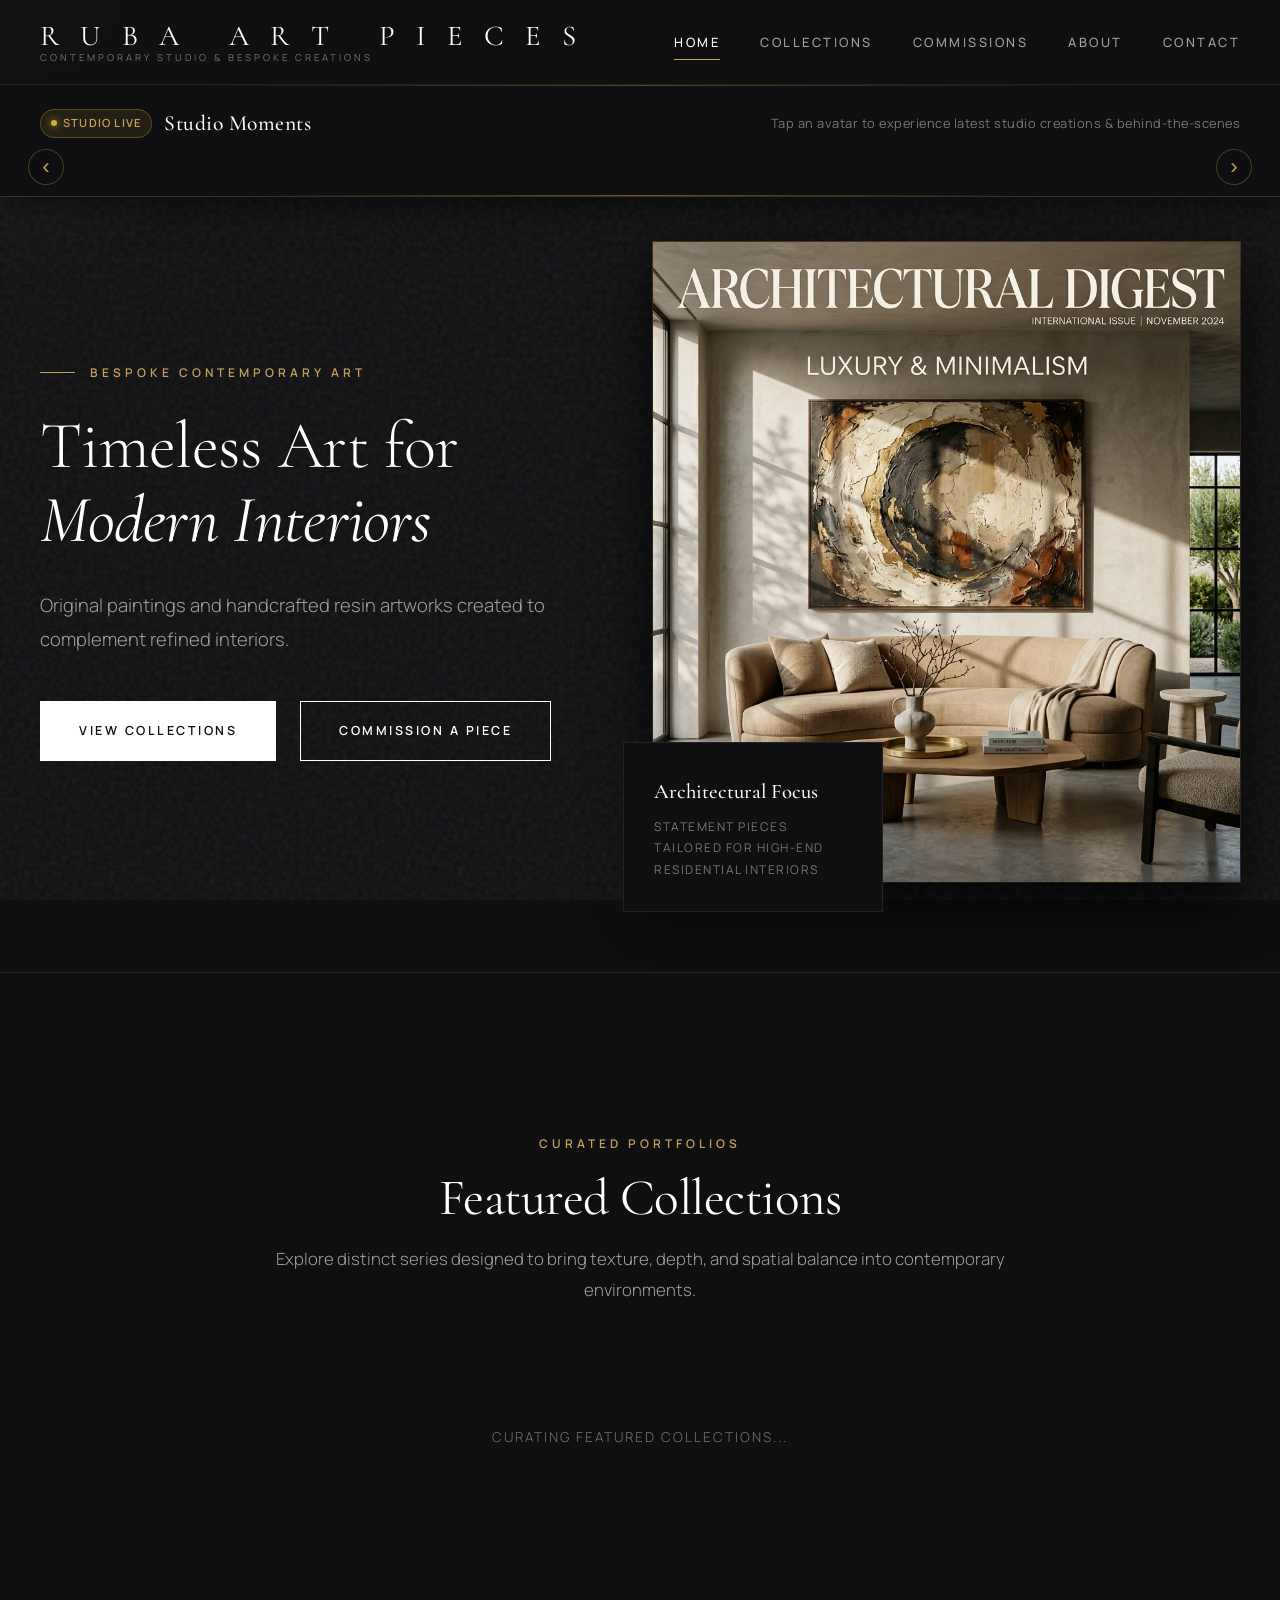
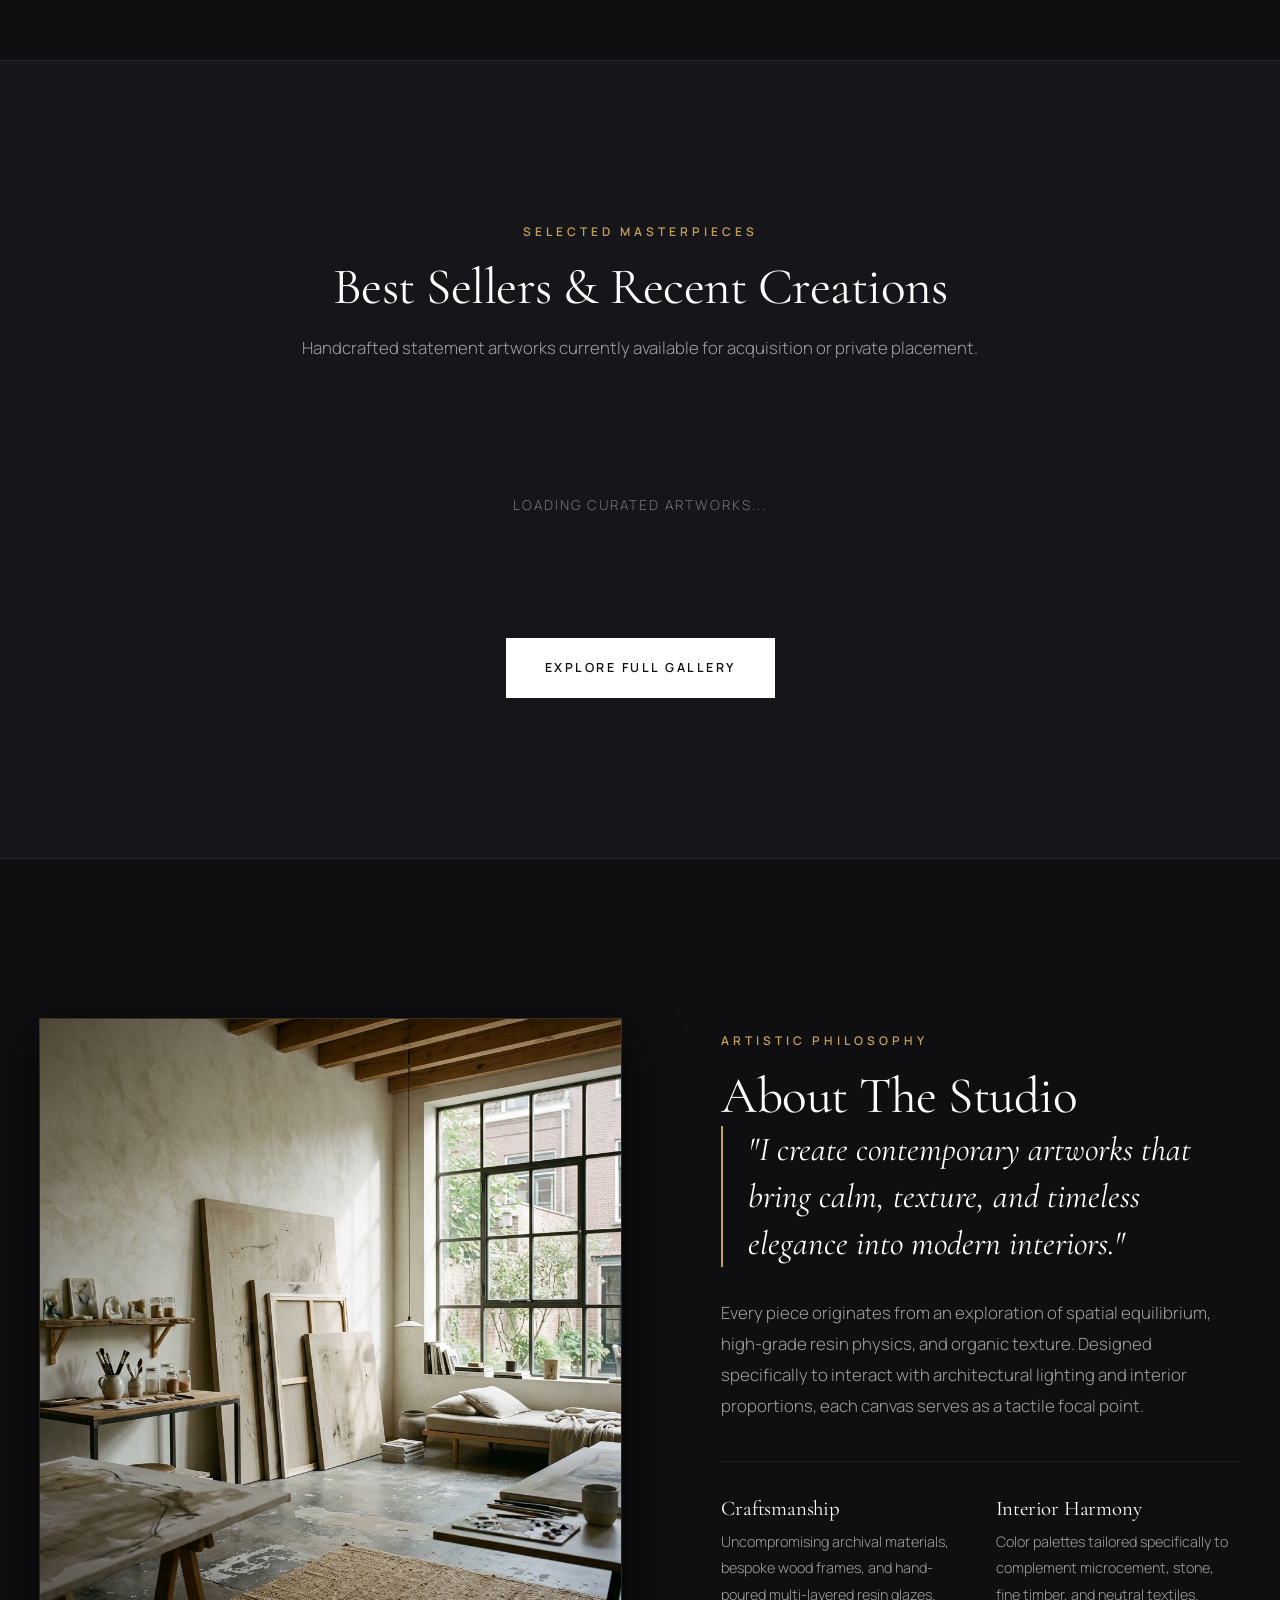
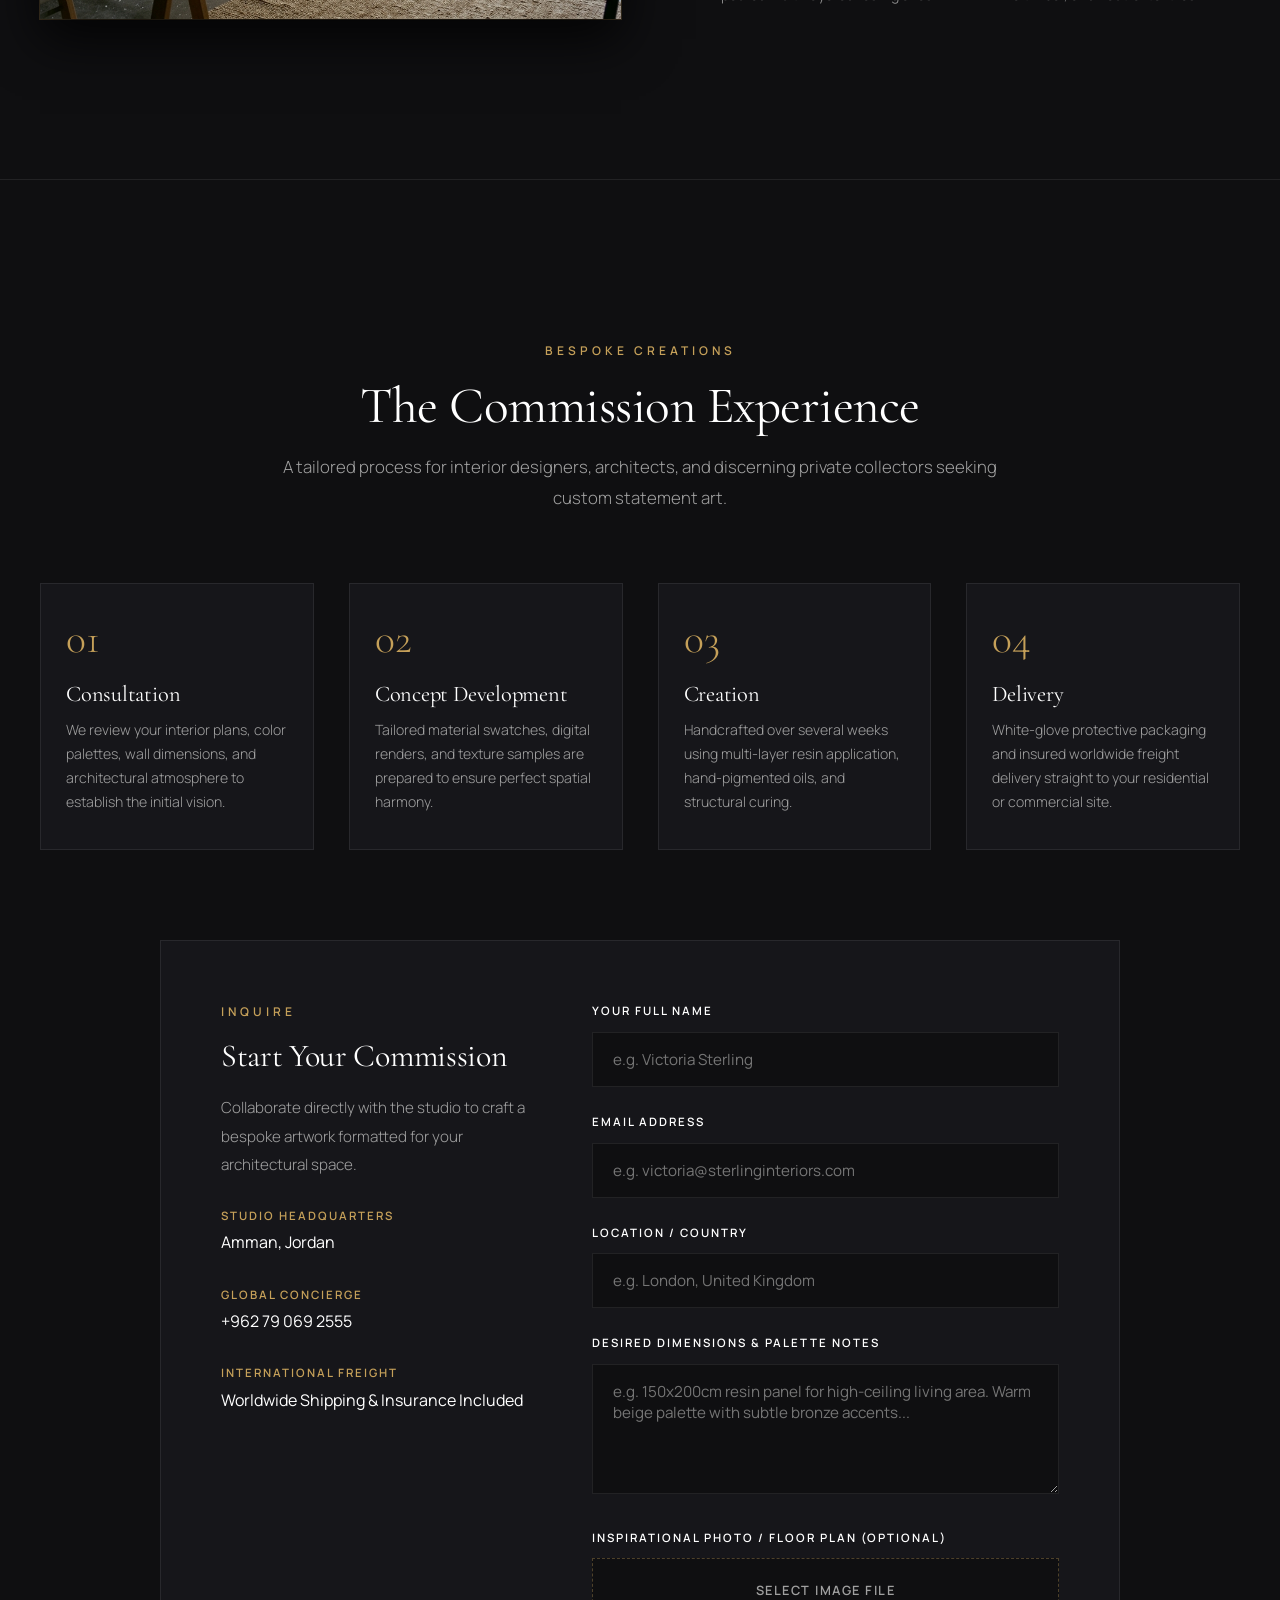
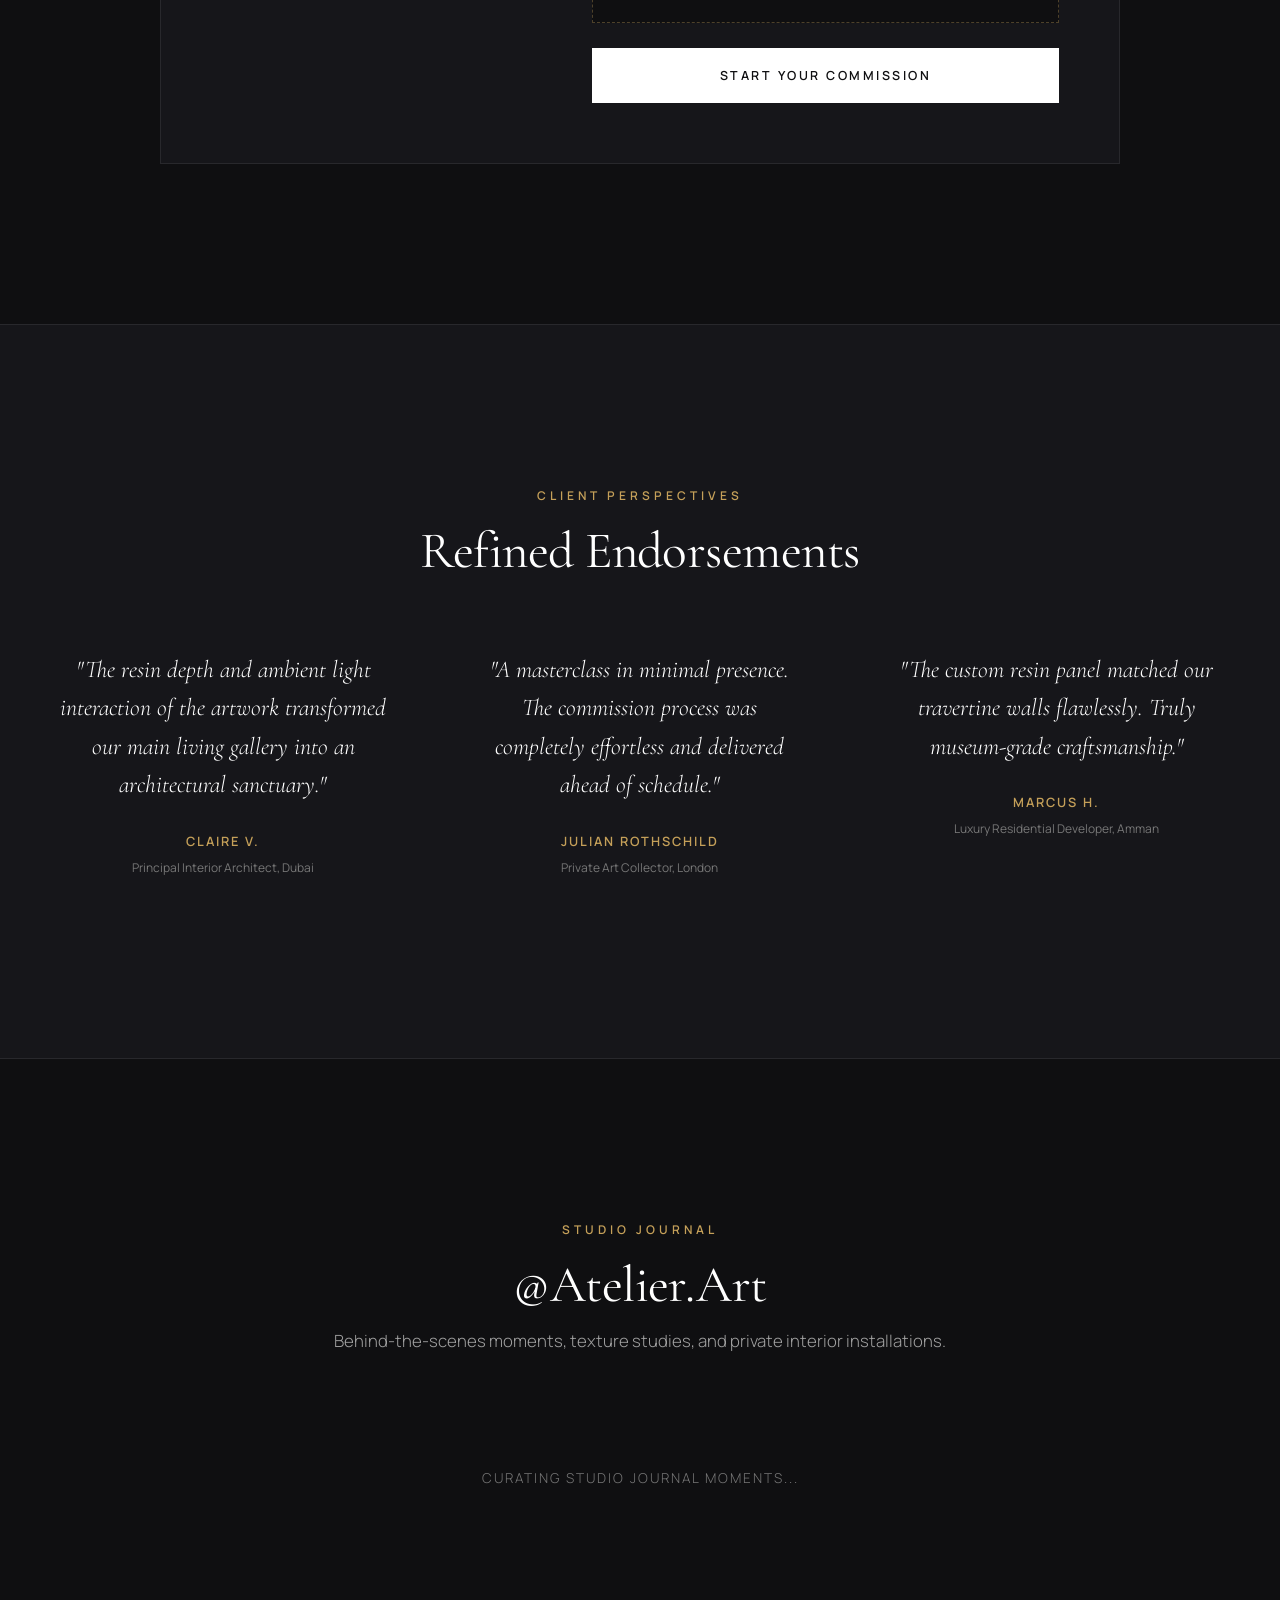
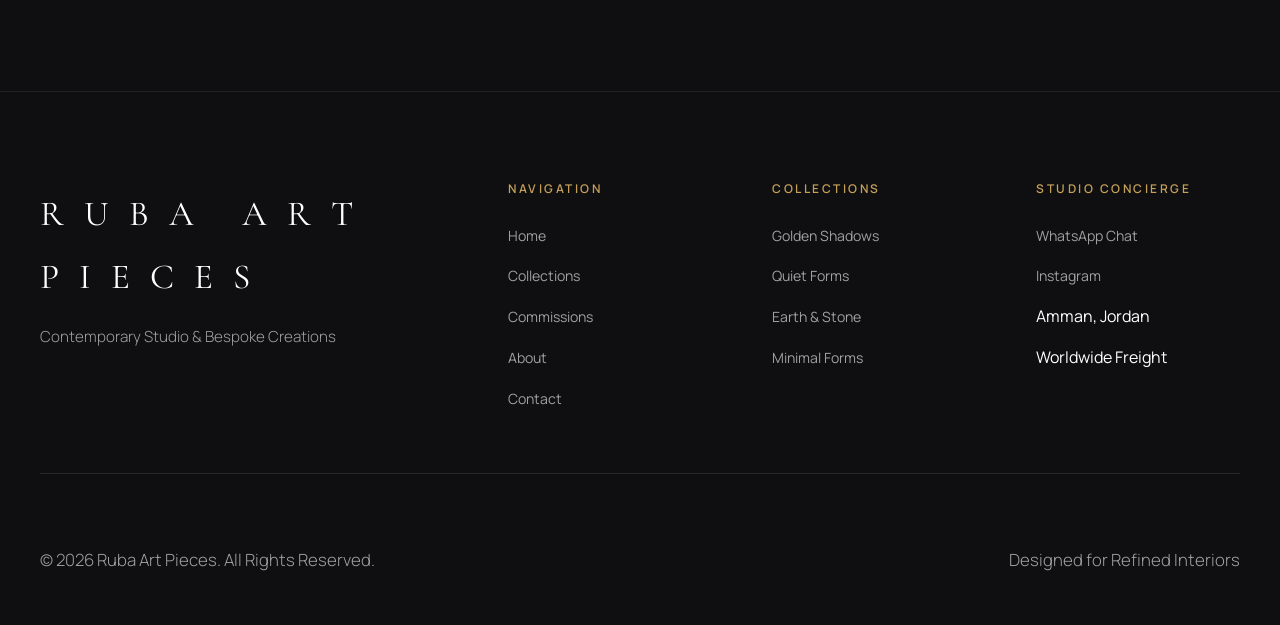
==== index.html @ 7fe6030a "Launch Ruba Art Pieces platform" ====
<!DOCTYPE html>
<html lang="en">
<head>
    <meta charset="UTF-8">
    <meta name="viewport" content="width=device-width, initial-scale=1.0">
    <title>Ruba Art Pieces | Contemporary Studio & Bespoke Creations</title>
    
    <!-- Meta Descriptions & SEO -->
    <meta name="description" content="Original paintings and handcrafted resin artworks created to complement refined interiors. Statement contemporary art for high-end residential and commercial spaces.">
    <meta name="keywords" content="luxury resin art, contemporary paintings, bespoke interior art, luxury art studio, statement artwork, architectural art">
    
    <link rel="stylesheet" href="style.css">
    
    <!-- Google Fonts: Cormorant Garamond & Manrope -->
    <link rel="preconnect" href="https://fonts.googleapis.com">
    <link rel="preconnect" href="https://fonts.gstatic.com" crossorigin>
    <link href="https://fonts.googleapis.com/css2?family=Cormorant+Garamond:ital,wght@0,300;0,400;0,500;0,600;1,400;1,600&family=Manrope:wght@300;400;500;600;700&display=swap" rel="stylesheet">
    
    <!-- Supabase JS SDK -->
    <script src="https://cdn.jsdelivr.net/npm/@supabase/supabase-js@2"></script>
</head>
<body>
    <div class="cursor-glow" id="cursor-glow"></div>


    <!-- Sticky Transparent Luxury Header -->
    <header class="main-header" id="header">
        <div class="container">
            <div class="header-logo" id="site-logo">
                <a href="index.html" ondblclick="window.location.href='admin.html'; return false;">
                    R U B A &nbsp; A R T &nbsp; P I E C E S
                    <span class="sub-logo">Contemporary Studio & Bespoke Creations</span>
                </a>
            </div>
            <nav class="main-nav">
                <a href="index.html" class="active">Home</a>
                <a href="gallery.html">Collections</a>
                <a href="#commissions">Commissions</a>
                <a href="#about">About</a>
                <a href="#contact">Contact</a>
            </nav>
        </div>
    </header>

    <main>
        <!-- Studio Moments (Artist Stories) Bar -->
        <section class="studio-moments-section studio-moments studio-moments-container" id="studio-moments-section">
            <div class="container">
                <div class="stories-header">
                    <div class="stories-title-group">
                        <div class="stories-live-pill">
                            <span class="live-dot"></span>
                            <span>Studio Live</span>
                        </div>
                        <h3 class="stories-title">Studio Moments</h3>
                    </div>
                    <span class="stories-subtext">Tap an avatar to experience latest studio creations & behind-the-scenes</span>
                </div>
                
                <div class="stories-bar-wrapper">
                    <button type="button" class="stories-scroll-arrow left" id="stories-scroll-left" onclick="scrollStoriesTrack(-220)" aria-label="Scroll left">&#8249;</button>
                    <div class="stories-track" id="stories-track">
                        <!-- Loaded dynamically -->
                    </div>
                    <button type="button" class="stories-scroll-arrow right" id="stories-scroll-right" onclick="scrollStoriesTrack(220)" aria-label="Scroll right">&#8250;</button>
                </div>
            </div>
        </section>

        <!-- Hero Section (~90vh view height) -->
        <section class="hero-section" id="hero">
            <div class="container">
                <div class="hero-grid">
                    <div class="hero-content">
                        <span class="hero-tag" id="hero-tag">Bespoke Contemporary Art</span>
                        <h1 class="hero-title" id="hero-title">Timeless Art for <em>Modern Interiors</em></h1>
                        <p class="hero-description" id="hero-desc">Original paintings and handcrafted resin artworks created to complement refined interiors.</p>
                        <div class="hero-buttons">
                            <a href="gallery.html" class="primary-btn">View Collections</a>
                            <a href="#commissions" class="secondary-btn">Commission a Piece</a>
                        </div>
                    </div>
                    
                    <div class="hero-media-wrapper">
                        <div class="hero-media-frame">
                            <img src="images/hero_luxury_interior.png" alt="Luxury Architectural Interior with Statement Artwork" id="hero-img" onerror="handleHeroImageError(this)">
                        </div>
                        <div class="hero-badge">
                            <div class="hero-badge-title" id="hero-badge-title">Architectural Focus</div>
                            <div class="hero-badge-desc" id="hero-badge-desc">Statement pieces tailored for high-end residential interiors</div>
                        </div>
                    </div>
                </div>
            </div>
        </section>

        <!-- Featured Collections Section -->
        <section class="collections-section" id="collections">
            <div class="container">
                <div class="section-header">
                    <span class="section-subtitle">Curated Portfolios</span>
                    <h2>Featured Collections</h2>
                    <p style="margin-top: 15px;">Explore distinct series designed to bring texture, depth, and spatial balance into contemporary environments.</p>
                </div>
                
                <div class="collections-grid" id="featured-collections-grid">
                    <div style="grid-column: 1 / -1; text-align: center; padding: 50px 0;">
                        <p style="color: var(--text-muted); font-size: 0.85rem; letter-spacing: 2px; text-transform: uppercase;">Curating Featured Collections...</p>
                    </div>
                </div>
            </div>
        </section>

        <!-- Best Sellers / Selected Artworks Section -->
        <section class="artworks-section" id="selected-works">
            <div class="container">
                <div class="section-header">
                    <span class="section-subtitle">Selected Masterpieces</span>
                    <h2>Best Sellers & Recent Creations</h2>
                    <p style="margin-top: 15px;">Handcrafted statement artworks currently available for acquisition or private placement.</p>
                </div>

                <div class="artworks-grid" id="featured-works-grid">
                    <div style="grid-column: 1 / -1; text-align: center; padding: 60px 0;">
                        <p style="color: var(--text-muted); font-size: 0.85rem; letter-spacing: 2px; text-transform: uppercase;">Loading Curated Artworks...</p>
                    </div>
                </div>
                
                <div style="text-align: center; margin-top: 60px;">
                    <a href="gallery.html" class="primary-btn">Explore Full Gallery</a>
                </div>
            </div>
        </section>

        <!-- About The Studio Section -->
        <section class="about-section" id="about">
            <div class="container">
                <div class="about-grid">
                    <div class="about-image-wrapper">
                        <div class="about-image-frame">
                            <img src="images/artist_studio_atwork.png" alt="Inside the Atelier Art Studio">
                        </div>
                    </div>
                    
                    <div class="about-content">
                        <span class="section-subtitle">Artistic Philosophy</span>
                        <h2>About The Studio</h2>
                        
                        <blockquote class="about-quote">
                            "I create contemporary artworks that bring calm, texture, and timeless elegance into modern interiors."
                        </blockquote>
                        
                        <p>Every piece originates from an exploration of spatial equilibrium, high-grade resin physics, and organic texture. Designed specifically to interact with architectural lighting and interior proportions, each canvas serves as a tactile focal point.</p>
                        
                        <div class="about-pillars">
                            <div class="pillar-item">
                                <h4>Craftsmanship</h4>
                                <p>Uncompromising archival materials, bespoke wood frames, and hand-poured multi-layered resin glazes.</p>
                            </div>
                            <div class="pillar-item">
                                <h4>Interior Harmony</h4>
                                <p>Color palettes tailored specifically to complement microcement, stone, fine timber, and neutral textiles.</p>
                            </div>
                        </div>
                    </div>
                </div>
            </div>
        </section>

        <!-- Commission Section & Workflow Timeline -->
        <section class="commission-section" id="commissions">
            <div class="container">
                <div class="section-header">
                    <span class="section-subtitle">Bespoke Creations</span>
                    <h2>The Commission Experience</h2>
                    <p style="margin-top: 15px;">A tailored process for interior designers, architects, and discerning private collectors seeking custom statement art.</p>
                </div>

                <!-- 4-Step Process Timeline -->
                <div class="process-grid">
                    <div class="process-step">
                        <div class="step-num">01</div>
                        <h3 class="step-title">Consultation</h3>
                        <p class="step-desc">We review your interior plans, color palettes, wall dimensions, and architectural atmosphere to establish the initial vision.</p>
                    </div>

                    <div class="process-step">
                        <div class="step-num">02</div>
                        <h3 class="step-title">Concept Development</h3>
                        <p class="step-desc">Tailored material swatches, digital renders, and texture samples are prepared to ensure perfect spatial harmony.</p>
                    </div>

                    <div class="process-step">
                        <div class="step-num">03</div>
                        <h3 class="step-title">Creation</h3>
                        <p class="step-desc">Handcrafted over several weeks using multi-layer resin application, hand-pigmented oils, and structural curing.</p>
                    </div>

                    <div class="process-step">
                        <div class="step-num">04</div>
                        <h3 class="step-title">Delivery</h3>
                        <p class="step-desc">White-glove protective packaging and insured worldwide freight delivery straight to your residential or commercial site.</p>
                    </div>
                </div>

                <!-- Commission Inquiry Form -->
                <div class="commission-form-container" id="contact">
                    <div class="contact-grid">
                        <div class="contact-info-list">
                            <div>
                                <span class="section-subtitle">Inquire</span>
                                <h3 style="font-family: var(--font-heading); font-size: 2rem; margin-bottom: 20px;">Start Your Commission</h3>
                                <p style="font-size: 0.95rem;">Collaborate directly with the studio to craft a bespoke artwork formatted for your architectural space.</p>
                            </div>
                            
                            <div class="contact-info-item">
                                <h4>Studio Headquarters</h4>
                                <p>Amman, Jordan</p>
                            </div>
                            
                            <div class="contact-info-item">
                                <h4>Global Concierge</h4>
                                <p><a href="https://wa.me/962790692555" target="_blank">+962 79 069 2555</a></p>
                            </div>

                            <div class="contact-info-item">
                                <h4>International Freight</h4>
                                <p>Worldwide Shipping & Insurance Included</p>
                            </div>
                        </div>

                        <!-- Client Form -->
                        <form class="contact-form" onsubmit="submitInquiry(event);">
                            <div class="form-group">
                                <label for="client-name">Your Full Name</label>
                                <input type="text" id="client-name" required placeholder="e.g. Victoria Sterling">
                            </div>
                            <div class="form-group">
                                <label for="client-email">Email Address</label>
                                <input type="email" id="client-email" required placeholder="e.g. victoria@sterlinginteriors.com">
                            </div>
                            <div class="form-group">
                                <label for="client-country">Location / Country</label>
                                <input type="text" id="client-country" required placeholder="e.g. London, United Kingdom">
                            </div>
                            <div class="form-group">
                                <label for="commission-details">Desired Dimensions & Palette Notes</label>
                                <textarea id="commission-details" required placeholder="e.g. 150x200cm resin panel for high-ceiling living area. Warm beige palette with subtle bronze accents..."></textarea>
                            </div>
                            <div class="form-group">
                                <label>Inspirational Photo / Floor Plan (Optional)</label>
                                <label class="file-upload-label" for="inquiry-photo">
                                    <span id="file-label-text">Select Image File</span>
                                </label>
                                <input type="file" id="inquiry-photo" accept="image/*" style="display: none;">
                            </div>
                            <button type="submit" id="submit-inquiry-btn" class="primary-btn" style="width: 100%;">Start Your Commission</button>
                        </form>
                    </div>
                </div>
            </div>
        </section>

        <!-- Testimonials Section -->
        <section class="testimonials-section">
            <div class="container">
                <span class="section-subtitle">Client Perspectives</span>
                <h2>Refined Endorsements</h2>
                
                <div class="testimonials-grid">
                    <div class="testimonial-item">
                        <p class="testimonial-quote">"The resin depth and ambient light interaction of the artwork transformed our main living gallery into an architectural sanctuary."</p>
                        <div class="testimonial-author">Claire V.</div>
                        <div class="testimonial-role">Principal Interior Architect, Dubai</div>
                    </div>

                    <div class="testimonial-item">
                        <p class="testimonial-quote">"A masterclass in minimal presence. The commission process was completely effortless and delivered ahead of schedule."</p>
                        <div class="testimonial-author">Julian Rothschild</div>
                        <div class="testimonial-role">Private Art Collector, London</div>
                    </div>

                    <div class="testimonial-item">
                        <p class="testimonial-quote">"The custom resin panel matched our travertine walls flawlessly. Truly museum-grade craftsmanship."</p>
                        <div class="testimonial-author">Marcus H.</div>
                        <div class="testimonial-role">Luxury Residential Developer, Amman</div>
                    </div>
                </div>
            </div>
        </section>

        <!-- Editorial Instagram Section -->
        <section class="instagram-section">
            <div class="container">
                <div class="section-header">
                    <span class="section-subtitle">Studio Journal</span>
                    <h2>@Atelier.Art</h2>
                    <p style="margin-top: 10px;">Behind-the-scenes moments, texture studies, and private interior installations.</p>
                </div>
                
                <div class="instagram-grid" id="instagram-grid">
                    <div style="grid-column: 1 / -1; text-align: center; padding: 40px 0;">
                        <p style="color: var(--text-muted); font-size: 0.85rem; letter-spacing: 2px; text-transform: uppercase;">Curating Studio Journal Moments...</p>
                    </div>
                </div>
            </div>
        </section>
    </main>

    <!-- Luxury Footer -->
    <footer class="main-footer">
        <div class="container">
            <div class="footer-top">
                <div class="footer-brand">
                    <div class="footer-logo-text">R U B A &nbsp; A R T &nbsp; P I E C E S</div>
                    <p class="footer-tagline">Contemporary Studio & Bespoke Creations</p>
                </div>
                
                <div class="footer-column">
                    <h4>Navigation</h4>
                    <ul class="footer-links">
                        <li><a href="index.html">Home</a></li>
                        <li><a href="gallery.html">Collections</a></li>
                        <li><a href="#commissions">Commissions</a></li>
                        <li><a href="#about">About</a></li>
                        <li><a href="#contact">Contact</a></li>
                    </ul>
                </div>
                
                <div class="footer-column">
                    <h4>Collections</h4>
                    <ul class="footer-links">
                        <li><a href="gallery.html">Golden Shadows</a></li>
                        <li><a href="gallery.html">Quiet Forms</a></li>
                        <li><a href="gallery.html">Earth & Stone</a></li>
                        <li><a href="gallery.html">Minimal Forms</a></li>
                    </ul>
                </div>
                
                <div class="footer-column">
                    <h4>Studio Concierge</h4>
                    <ul class="footer-links">
                        <li><a href="https://wa.me/962790692555" target="_blank">WhatsApp Chat</a></li>
                        <li><a href="https://www.instagram.com/" target="_blank">Instagram</a></li>
                        <li><span>Amman, Jordan</span></li>
                        <li><span>Worldwide Freight</span></li>
                    </ul>
                </div>
            </div>
            
            <div class="footer-bottom">
                <p>&copy; 2026 Ruba Art Pieces. All Rights Reserved.</p>
                <p>Designed for Refined Interiors</p>
            </div>
        </div>
    </footer>

    <!-- Artwork Modal View -->
    <div id="artwork-modal" class="artwork-modal" style="display: none;">
        <div class="modal-overlay" onclick="closeModal()"></div>
        <div class="modal-container">
            <button class="modal-close" onclick="closeModal()">&times;</button>
            <div class="modal-content">
                <div class="modal-gallery-pane">
                    <div class="modal-main-image-wrapper">
                        <img id="modal-main-img" src="" alt="Artwork Main View">
                    </div>
                    <div id="modal-thumbnails" class="modal-thumbnails"></div>
                </div>
                <div class="modal-info-pane">
                    <span class="modal-price-badge" id="modal-art-price">Available Upon Inquiry</span>
                    <h2 id="modal-art-name" class="modal-title"></h2>
                    
                    <div class="modal-meta-list">
                        <div class="modal-meta-row">
                            <span class="modal-meta-label">Dimensions</span>
                            <span id="modal-art-size" class="modal-meta-value"></span>
                        </div>
                        <div class="modal-meta-row">
                            <span class="modal-meta-label">Materials</span>
                            <span id="modal-art-materials" class="modal-meta-value">High-Gloss Resin & Archival Pigment</span>
                        </div>
                        <div class="modal-meta-row">
                            <span class="modal-meta-label">Collection</span>
                            <span id="modal-art-collection" class="modal-meta-value">Contemporary</span>
                        </div>
                        <div class="modal-meta-row">
                            <span class="modal-meta-label">Edition</span>
                            <span id="modal-art-edition" class="modal-meta-value">Original Artwork (1 of 1)</span>
                        </div>
                        <div class="modal-meta-row">
                            <span class="modal-meta-label">Availability</span>
                            <span id="modal-art-status" class="modal-meta-value">Available Upon Inquiry</span>
                        </div>
                    </div>
                    
                    <p class="modal-story" id="modal-art-story">Handcrafted multi-layered resin and pigment canvas engineered for contemporary architectural settings. Each work reflects subtle ambient light shifts throughout the day.</p>
                    
                    <div class="modal-actions">
                        <a id="modal-inquiry-btn" href="https://wa.me/962790692555" target="_blank" class="primary-btn" style="text-align: center;">Inquire for Acquisition</a>
                        <button onclick="closeModal()" class="secondary-btn">Close View</button>
                    </div>
                </div>
            </div>
        </div>
    </div>

    <!-- Fullscreen Studio Stories Viewer Modal -->
    <div id="story-viewer-modal" class="story-viewer-modal" onclick="handleStoryModalBackdrop(event)" role="dialog" aria-modal="true" aria-label="Studio Stories Viewer">
        <div class="story-viewer-container" onclick="event.stopPropagation()">
            <!-- Top Story Progress Bars -->
            <div class="story-progress-container" id="story-progress-container"></div>

            <!-- Story Header -->
            <div class="story-viewer-header">
                <div class="story-author-info">
                    <img src="images/artist_studio_atwork.png" alt="Ruba Art Pieces" class="story-author-avatar">
                    <div class="story-author-meta">
                        <span class="story-author-name">Ruba Art Pieces</span>
                        <span class="story-author-time" id="story-author-time">Studio Live</span>
                    </div>
                </div>
                <div class="story-viewer-controls">
                    <button type="button" class="story-control-btn" id="story-mute-btn" onclick="toggleStoryMute()" title="Toggle Sound" style="display: none;">
                        <svg width="16" height="16" viewBox="0 0 24 24" fill="none" stroke="currentColor" stroke-width="2" id="story-mute-icon"><polygon points="11 5 6 9 2 9 2 15 6 15 11 19 11 5"></polygon><line x1="23" y1="9" x2="17" y2="15"></line><line x1="17" y1="9" x2="23" y2="15"></line></svg>
                    </button>
                    <button type="button" class="story-control-btn story-close-btn" onclick="closeStoryViewer()" title="Close Viewer">&times;</button>
                </div>
            </div>

            <!-- Media Container -->
            <div class="story-media-box" id="story-media-box" onmousedown="pauseStory()" onmouseup="resumeStory()" ontouchstart="pauseStory()" ontouchend="resumeStory()">
                <!-- Left tap zone (prev) -->
                <div class="story-tap-zone prev" onclick="navigateStory(-1)" aria-label="Previous story"></div>
                <!-- Right tap zone (next) -->
                <div class="story-tap-zone next" onclick="navigateStory(1)" aria-label="Next story"></div>
                
                <img id="story-viewer-img" src="" alt="Studio Story" style="display: none;">
                <video id="story-viewer-video" playsinline style="display: none;"></video>
            </div>

            <!-- Bottom Story Overlay / Action -->
            <div class="story-viewer-footer">
                <div class="story-caption" id="story-viewer-caption"></div>
                <a href="#" id="story-action-link" target="_blank" rel="noopener noreferrer" class="story-action-btn">
                    <span>Inquire on WhatsApp</span>
                    <svg width="18" height="18" viewBox="0 0 24 24" fill="none" stroke="currentColor" stroke-width="2"><path d="M5 12h14M12 5l7 7-7 7"/></svg>
                </a>
            </div>

            <!-- Nav buttons on desktop outside container -->
            <button type="button" class="story-nav-btn prev" onclick="navigateStory(-1)" aria-label="Previous story">&#8249;</button>
            <button type="button" class="story-nav-btn next" onclick="navigateStory(1)" aria-label="Next story">&#8250;</button>
        </div>
    </div>

    <!-- Scripts & Supabase Integration -->
    <script>
        // Supabase Initialization
        const SUPABASE_URL  = "https://buxxsxnvoahxsgsuimvo.supabase.co";
        const SUPABASE_ANON_KEY = "sb_publishable_nVpxpdYZKdDKgyuWZA62mg_QMKx_qlO";
        const { createClient } = supabase;
        const db = createClient(SUPABASE_URL, SUPABASE_ANON_KEY);

        const LUXURY_COLLECTION_IMAGES = {
            'white': 'images/collection_white.png',
            'black': 'images/collection_black.png',
            'navy': 'images/collection_navy.png',
            'golden shadows': 'images/collection_golden_shadows.png',
            'quiet forms': 'images/collection_quiet_forms.png',
            'earth & stone': 'images/collection_earth_stone.png',
            'spring-collection': 'images/collection_golden_shadows.png'
        };

        // Scroll Reveal Animation (Museum Pace Fade & Float)
        const revealObserver = new IntersectionObserver((entries) => {
            entries.forEach(entry => {
                if (entry.isIntersecting) {
                    entry.target.classList.add('visible');
                    revealObserver.unobserve(entry.target);
                }
            });
        }, { threshold: 0.15 });

        document.addEventListener("DOMContentLoaded", () => {
            const elementsToReveal = document.querySelectorAll('.hero-content, .hero-media-wrapper, .section-header, .collection-card, .art-card, .about-grid, .process-step, .contact-grid');
            elementsToReveal.forEach((el) => {
                el.classList.add('reveal-element');
                revealObserver.observe(el);
            });

            // Initialize dynamic data fetches from Supabase
            loadHeroShowcase();
            loadStudioStories();
            loadFeaturedCollections();
            loadFeaturedArtworks();
            loadStudioMoments();
        });

        // Cursor Glow Effect
        document.addEventListener('mousemove', function(e) {
            const glow = document.getElementById('cursor-glow');
            if(glow) {
                glow.style.left = e.clientX + 'px';
                glow.style.top = e.clientY + 'px';
            }
        });

        // ─── Supabase Image URL Helper ─────────────────────────────────────────
        function resolveImageUrl(path) {
            if (!path || typeof path !== 'string') return '';
            const trimmed = path.trim();
            if (!trimmed) return '';
            if (trimmed.startsWith('http://') || trimmed.startsWith('https://')) {
                return trimmed;
            }
            if (trimmed.startsWith('images/') || trimmed.startsWith('data:') || trimmed.startsWith('blob:')) {
                return trimmed;
            }
            if (trimmed.startsWith('artworks/')) {
                return `${SUPABASE_URL}/storage/v1/object/public/${trimmed}`;
            }
            const clean = trimmed.replace(/^\/+/, '');
            if (clean.startsWith('artworks/')) {
                return `${SUPABASE_URL}/storage/v1/object/public/${clean}`;
            }
            return `${SUPABASE_URL}/storage/v1/object/public/artworks/${clean}`;
        }

        // Backward compatibility
        const normalizeStorageUrl = resolveImageUrl;

        // Graceful hero image fallback handler — prevents 404 retry loops
        function handleHeroImageError(imgEl) {
            if (!imgEl) return;
            imgEl.onerror = null; // Prevent repeated error firing
            const cdnFallback = 'https://images.unsplash.com/photo-1600210492486-724fe5c67fb0?auto=format&fit=crop&w=1600&q=80';
            console.warn('[Hero] Primary image 404, switching to CDN fallback. Failed src was:', imgEl.src);
            imgEl.src = cdnFallback;
        }

        // 0. DYNAMIC HERO SHOWCASE MANAGEMENT
        async function loadHeroShowcase() {
            try {
                let heroData = null;
                let settingsHero = null;
                let artworksHero = null;

                // 1. Check dedicated site_settings table first
                try {
                    const { data: settingRow, error: setErr } = await db
                        .from('site_settings')
                        .select('value')
                        .eq('key', 'hero_showcase')
                        .maybeSingle();

                    if (!setErr && settingRow && settingRow.value) {
                        settingsHero = typeof settingRow.value === 'string' ? JSON.parse(settingRow.value) : settingRow.value;
                    }
                } catch (e) {}

                // 2. Check artworks table where category = 'hero_showcase' or id = 'hero_main'
                try {
                    let { data: artHero, error: artErr } = await db
                        .from('artworks')
                        .select('*')
                        .eq('category', 'hero_showcase')
                        .order('created_at', { ascending: false })
                        .limit(1)
                        .maybeSingle();

                    if (!artHero) {
                        try {
                            const { data: byId } = await db
                                .from('artworks')
                                .select('*')
                                .eq('id', 'hero_main')
                                .limit(1)
                                .maybeSingle();
                            if (byId) artHero = byId;
                        } catch (e) {}
                    }

                    if (artHero) {
                        let meta = {};
                        if (artHero.secondary_images) {
                            try {
                                if (typeof artHero.secondary_images === 'string') {
                                    meta = JSON.parse(artHero.secondary_images);
                                } else if (Array.isArray(artHero.secondary_images) && artHero.secondary_images.length > 0) {
                                    meta = typeof artHero.secondary_images[0] === 'string' && artHero.secondary_images[0].startsWith('{')
                                        ? JSON.parse(artHero.secondary_images[0])
                                        : (typeof artHero.secondary_images[0] === 'object' ? artHero.secondary_images[0] : {});
                                }
                            } catch {}
                        }

                        artworksHero = {
                            imageUrl: artHero.image_url || meta.imageUrl,
                            badgeTitle: artHero.price || meta.badgeTitle || 'Architectural Focus',
                            badgeDesc: artHero.size || meta.badgeDesc || 'Statement pieces tailored for high-end residential interiors',
                            headline: artHero.name || meta.headline,
                            tagline: meta.tagline,
                            description: artHero.description || meta.description,
                            updated_at: artHero.created_at || meta.updated_at
                        };
                    }
                } catch (e) {}

                // Choose the freshest configuration available
                if (settingsHero && artworksHero) {
                    const settingsTime = settingsHero.updated_at ? new Date(settingsHero.updated_at).getTime() : 0;
                    const artworksTime = artworksHero.updated_at ? new Date(artworksHero.updated_at).getTime() : 0;
                    heroData = artworksTime > settingsTime ? artworksHero : settingsHero;
                } else {
                    heroData = settingsHero || artworksHero;
                }

                const heroImg = document.getElementById('hero-img');

                // Resolve raw stored value → guaranteed full URL
                let heroImageUrl = heroData?.imageUrl ? resolveImageUrl(heroData.imageUrl) : '';

                // Nothing in DB yet — keep the local file already set in the <img> src
                if (!heroImageUrl) {
                    heroImageUrl = heroImg ? (heroImg.getAttribute('src') || '') : '';
                }

                if (heroImg && heroImageUrl) {
                    heroImg.onerror = function() { handleHeroImageError(this); };

                    // Force cache-busting query parameter (?t=Date.now()) so browser never loads stale cache
                    let finalUrl = resolveImageUrl(heroImageUrl);
                    if (finalUrl && !finalUrl.startsWith('data:') && !finalUrl.startsWith('blob:')) {
                        const separator = finalUrl.includes('?') ? '&' : '?';
                        finalUrl = `${finalUrl}${separator}t=${Date.now()}`;
                    }

                    console.log('[Hero] Applying cache-busted image URL:', finalUrl);
                    heroImg.src = finalUrl;
                }

                if (heroData) {
                    if (heroData.badgeTitle) {
                        const el = document.getElementById('hero-badge-title');
                        if (el) el.innerText = heroData.badgeTitle;
                    }
                    if (heroData.badgeDesc) {
                        const el = document.getElementById('hero-badge-desc');
                        if (el) el.innerText = heroData.badgeDesc;
                    }
                    if (heroData.tagline) {
                        const el = document.getElementById('hero-tag');
                        if (el) el.innerText = heroData.tagline;
                    }
                    if (heroData.headline) {
                        const el = document.getElementById('hero-title');
                        if (el) el.innerHTML = heroData.headline;
                    }
                    if (heroData.description) {
                        const el = document.getElementById('hero-desc');
                        if (el) el.innerText = heroData.description;
                    }
                }

            } catch (err) {
                console.warn('Hero showcase dynamic fetch note:', err);
            }
        }

        // 1. DYNAMIC FEATURED COLLECTIONS
        async function loadFeaturedCollections() {
            const grid = document.getElementById('featured-collections-grid');
            if (!grid) return;

            try {
                const { data: categories, error } = await db
                    .from('categories')
                    .select('*')
                    .order('created_at', { ascending: true });

                if (error) throw error;

                if (!categories || categories.length === 0) {
                    grid.innerHTML = `
                        <div class="collection-card" onclick="window.location.href='gallery.html?collection=Golden%20Shadows'">
                            <div class="collection-image-wrapper">
                                <img src="images/collection_golden_shadows.png" alt="Golden Shadows">
                                <div class="collection-overlay"></div>
                            </div>
                            <div class="collection-meta">
                                <h3 class="collection-name">Golden Shadows</h3>
                                <span class="collection-count">Textured Gold Leaf & Resin</span>
                            </div>
                        </div>
                    `;
                    return;
                }

                grid.innerHTML = '';
                for (const cat of categories) {
                    const { data: firstArt } = await db
                        .from('artworks')
                        .select('image_url')
                        .eq('category', cat.name)
                        .limit(1)
                        .maybeSingle();

                    const key = cat.name.toLowerCase();
                    const rawCover = firstArt?.image_url || LUXURY_COLLECTION_IMAGES[key] || 'images/collection_golden_shadows.png';
                    const coverImg = resolveImageUrl(rawCover);
                    const displayName = cat.name.charAt(0).toUpperCase() + cat.name.slice(1).replace(/-/g, ' ');

                    const card = document.createElement('div');
                    card.className = 'collection-card';
                    card.onclick = () => {
                        window.location.href = `gallery.html?collection=${encodeURIComponent(cat.name)}`;
                    };
                    card.innerHTML = `
                        <div class="collection-image-wrapper">
                            <img src="${coverImg}" alt="${displayName}" onerror="this.src='images/collection_golden_shadows.png'">
                            <div class="collection-overlay"></div>
                        </div>
                        <div class="collection-meta">
                            <h3 class="collection-name">${displayName}</h3>
                            <span class="collection-count">Curated Portfolio Series</span>
                        </div>
                    `;
                    grid.appendChild(card);
                }
            } catch (err) {
                console.error('Error loading featured collections:', err);
            }
        }

        // 2. DYNAMIC GALLERY & BESTSELLERS (from Supabase table: artworks / gallery_items)
        async function loadFeaturedArtworks() {
            const grid = document.getElementById('featured-works-grid');
            if (!grid) return;

            try {
                let { data: artworks, error } = await db
                    .from('artworks')
                    .select('*')
                    .order('created_at', { ascending: false });

                if (error) {
                    const res = await db.from('gallery_items').select('*').order('created_at', { ascending: false });
                    if (!res.error && res.data) artworks = res.data;
                    else throw error;
                }

                // Filter out studio moments and hero showcase
                const validWorks = (artworks || []).filter(item => 
                    item.category !== 'studio-moments' && 
                    item.category !== 'studio_moments' &&
                    item.category !== 'hero_showcase' &&
                    item.category !== 'hero-showcase'
                );

                grid.innerHTML = '';

                if (validWorks.length === 0) {
                    grid.innerHTML = `
                        <div class="empty-gallery-state">
                            <h3>Studio Acquisitions</h3>
                            <p>All current pieces are presently placed in private collections. Inquire with our concierge for bespoke commissions.</p>
                            <a href="#commissions" class="secondary-btn">Commission a Custom Work</a>
                        </div>
                    `;
                    return;
                }

                // Render dynamic gallery cards using JavaScript template literals
                validWorks.forEach(artwork => {
                    const title = artwork.title || artwork.name || 'Untitled Artwork';
                    const imgUrl = resolveImageUrl(artwork.image_url) || 'images/collection_golden_shadows.png';
                    const status = artwork.status || 'Available Upon Inquiry';
                    const size = artwork.size || 'Custom Size';
                    const description = artwork.description || `${size} | Bespoke Resin & Oil`;
                    
                    const priceFormatted = artwork.price 
                        ? (artwork.price.toString().toLowerCase().includes('jod') ? artwork.price : `${artwork.price} JOD`)
                        : 'Available Upon Inquiry';

                    const card = document.createElement('div');
                    card.className = 'art-card';
                    card.style.cursor = 'pointer';
                    card.onclick = () => openArtworkModal(artwork);

                    card.innerHTML = `
                        <div class="image-wrapper">
                            <span class="art-badge-inquiry">${status}</span>
                            <img src="${imgUrl}" alt="${title}" onerror="this.src='images/collection_golden_shadows.png'">
                        </div>
                        <div class="art-info">
                            <h3>${title}</h3>
                            <p class="details">${description}</p>
                            <span class="price-tag">${priceFormatted}</span>
                        </div>
                    `;
                    grid.appendChild(card);
                });

            } catch (err) {
                console.error('Error fetching artworks from Supabase:', err);
                grid.innerHTML = `
                    <div style="grid-column: 1 / -1; text-align: center; padding: 40px; color: var(--text-muted);">
                        <p>Unable to retrieve artworks at this moment. Please refresh or verify connection.</p>
                    </div>
                `;
            }
        }

        // ─────────────────────────────────────────────────────────────
        // 2B. STUDIO MOMENTS (ARTIST STORIES) SYSTEM & FULLSCREEN VIEWER
        // ─────────────────────────────────────────────────────────────
        const DEFAULT_STUDIO_STORIES = [
            {
                id: 'def-story-1',
                title: 'Atelier Motion',
                media_url: 'images/VID-20250920-WA0016.mp4',
                link_url: 'https://wa.me/962790692555?text=Hello%20Ruba,%20I%20am%20inquiring%20about%20your%20Atelier%20Motion%20process.',
                created_at: new Date().toISOString()
            },
            {
                id: 'def-story-2',
                title: 'Golden Shadows',
                media_url: 'images/collection_golden_shadows.png',
                link_url: 'https://wa.me/962790692555?text=Hello%20Ruba,%20I%20am%20inquiring%20about%20the%20Golden%20Shadows%20piece.',
                created_at: new Date().toISOString()
            },
            {
                id: 'def-story-3',
                title: 'Private Placement',
                media_url: 'images/hero_luxury_interior.png',
                link_url: 'https://wa.me/962790692555?text=Hello%20Ruba,%20I%20saw%20the%20Private%20Placement%20interior%20installation.',
                created_at: new Date().toISOString()
            },
            {
                id: 'def-story-4',
                title: 'Nocturne Noir',
                media_url: 'images/collection_black.png',
                link_url: 'https://wa.me/962790692555?text=Hello%20Ruba,%20I%20am%20interested%20in%20the%20Nocturne%20Noir%20artwork.',
                created_at: new Date().toISOString()
            },
            {
                id: 'def-story-5',
                title: 'Mineral Glaze',
                media_url: 'images/collection_earth_stone.png',
                link_url: 'https://wa.me/962790692555?text=Hello%20Ruba,%20I%20would%20like%20to%20know%20more%20about%20the%20Mineral%20Glaze%20study.',
                created_at: new Date().toISOString()
            }
        ];

        let currentStudioStories = [];
        let activeStoryIndex = 0;
        let storyProgressInterval = null;
        let storyProgressMs = 0;
        let storyTotalDurationMs = 6000;
        let isStoryPaused = false;
        let isStoryMuted = true;

        function isMediaVideo(url) {
            if (!url) return false;
            const clean = url.split('?')[0].toLowerCase();
            return clean.endsWith('.mp4') || clean.endsWith('.webm') || clean.endsWith('.mov') || clean.endsWith('.ogg');
        }

        async function loadStudioStories() {
            const track = document.getElementById('stories-track');
            if (!track) return;

            try {
                let stories = [];
                try {
                    const nowIso = new Date().toISOString();
                    const { data, error } = await db
                        .from('studio_stories')
                        .select('*')
                        .or(`expires_at.is.null,expires_at.gt.${nowIso}`)
                        .order('created_at', { ascending: false });

                    if (!error && data && data.length > 0) {
                        stories = data;
                    }
                } catch (queryErr) {
                    console.warn('[Studio Stories] Database note:', queryErr);
                }

                if (stories.length === 0) {
                    stories = DEFAULT_STUDIO_STORIES;
                }

                currentStudioStories = stories;
                renderStoriesBar(currentStudioStories);

            } catch (err) {
                console.error('[Studio Stories] Error loading stories:', err);
                currentStudioStories = DEFAULT_STUDIO_STORIES;
                renderStoriesBar(currentStudioStories);
            }
        }

        function renderStoriesBar(stories) {
            const track = document.getElementById('stories-track');
            if (!track) return;

            track.innerHTML = '';
            stories.forEach((story, index) => {
                const isVid = isMediaVideo(story.media_url);
                const resolvedUrl = resolveImageUrl(story.media_url);

                const item = document.createElement('button');
                item.type = 'button';
                item.className = 'story-avatar-item';
                item.setAttribute('aria-label', `View story: ${story.title}`);
                item.onclick = () => openStoryViewer(index);

                item.innerHTML = `
                    <div class="story-ring-outer">
                        <div class="story-ring-inner">
                            ${isVid 
                                ? `<video src="${resolvedUrl}#t=0.1" preload="metadata" muted playsinline></video>`
                                : `<img src="${resolvedUrl}" alt="${story.title}" onerror="this.src='images/artist_studio_atwork.png'">`
                            }
                            ${isVid ? `<span class="story-video-badge">&#9654;</span>` : ''}
                        </div>
                    </div>
                    <span class="story-label" title="${story.title}">${story.title}</span>
                `;
                track.appendChild(item);
            });
        }

        function scrollStoriesTrack(amount) {
            const track = document.getElementById('stories-track');
            if (track) {
                track.scrollBy({ left: amount, behavior: 'smooth' });
            }
        }

        function openStoryViewer(index) {
            if (!currentStudioStories || currentStudioStories.length === 0) return;
            if (index < 0) index = 0;
            if (index >= currentStudioStories.length) index = currentStudioStories.length - 1;

            activeStoryIndex = index;
            const modal = document.getElementById('story-viewer-modal');
            if (!modal) return;

            modal.classList.add('active');
            document.body.style.overflow = 'hidden';

            initStoryProgressBars();
            displayActiveStory();
        }

        function closeStoryViewer() {
            const modal = document.getElementById('story-viewer-modal');
            if (modal) modal.classList.remove('active');
            document.body.style.overflow = '';

            clearStoryTimer();
            const video = document.getElementById('story-viewer-video');
            if (video) {
                video.pause();
                video.src = '';
            }
        }

        function handleStoryModalBackdrop(e) {
            if (e.target && e.target.id === 'story-viewer-modal') {
                closeStoryViewer();
            }
        }

        function initStoryProgressBars() {
            const container = document.getElementById('story-progress-container');
            if (!container) return;

            container.innerHTML = '';
            currentStudioStories.forEach((_, i) => {
                const seg = document.createElement('div');
                seg.className = 'story-progress-seg';
                seg.id = `story-prog-seg-${i}`;
                if (i < activeStoryIndex) {
                    seg.classList.add('completed');
                }
                const fill = document.createElement('div');
                fill.className = 'story-progress-fill';
                fill.id = `story-prog-fill-${i}`;
                if (i < activeStoryIndex) {
                    fill.style.width = '100%';
                }
                seg.appendChild(fill);
                container.appendChild(seg);
            });
        }

        function displayActiveStory() {
            clearStoryTimer();
            const story = currentStudioStories[activeStoryIndex];
            if (!story) return closeStoryViewer();

            // Update top progress bars
            currentStudioStories.forEach((_, i) => {
                const seg = document.getElementById(`story-prog-seg-${i}`);
                const fill = document.getElementById(`story-prog-fill-${i}`);
                if (seg && fill) {
                    if (i < activeStoryIndex) {
                        seg.classList.add('completed');
                        fill.style.width = '100%';
                    } else if (i === activeStoryIndex) {
                        seg.classList.remove('completed');
                        fill.style.width = '0%';
                    } else {
                        seg.classList.remove('completed');
                        fill.style.width = '0%';
                    }
                }
            });

            // Metadata & Caption
            const captionEl = document.getElementById('story-viewer-caption');
            if (captionEl) captionEl.innerText = story.title;

            const timeEl = document.getElementById('story-author-time');
            if (timeEl) {
                if (story.created_at) {
                    try {
                        const d = new Date(story.created_at);
                        timeEl.innerText = isNaN(d.getTime()) ? 'Studio Live' : d.toLocaleDateString(undefined, { month: 'short', day: 'numeric' });
                    } catch (e) {
                        timeEl.innerText = 'Studio Live';
                    }
                } else {
                    timeEl.innerText = 'Studio Live';
                }
            }

            // WhatsApp action button
            const actionLink = document.getElementById('story-action-link');
            if (actionLink) {
                if (story.link_url && story.link_url.trim()) {
                    actionLink.href = story.link_url.trim();
                } else {
                    const defaultMsg = `Hello Ruba,\n\nI am inquiring about the Studio Moment: "${story.title}".`;
                    actionLink.href = `https://wa.me/962790692555?text=${encodeURIComponent(defaultMsg)}`;
                }
            }

            const imgEl = document.getElementById('story-viewer-img');
            const videoEl = document.getElementById('story-viewer-video');
            const muteBtn = document.getElementById('story-mute-btn');
            const resolvedUrl = resolveImageUrl(story.media_url);
            const isVid = isMediaVideo(story.media_url);

            if (isVid) {
                if (imgEl) imgEl.style.display = 'none';
                if (videoEl) {
                    videoEl.style.display = 'block';
                    videoEl.src = resolvedUrl;
                    videoEl.muted = isStoryMuted;
                    videoEl.currentTime = 0;
                    videoEl.play().catch(() => {});
                    if (muteBtn) muteBtn.style.display = 'flex';

                    videoEl.onloadedmetadata = () => {
                        const dur = videoEl.duration;
                        storyTotalDurationMs = (dur && !isNaN(dur) && isFinite(dur)) ? Math.max(dur * 1000, 3000) : 10000;
                        runStoryProgress();
                    };
                    videoEl.onerror = () => {
                        storyTotalDurationMs = 6000;
                        runStoryProgress();
                    };
                }
            } else {
                if (videoEl) {
                    videoEl.pause();
                    videoEl.style.display = 'none';
                    videoEl.src = '';
                }
                if (muteBtn) muteBtn.style.display = 'none';
                if (imgEl) {
                    imgEl.style.display = 'block';
                    imgEl.src = resolvedUrl;
                }
                storyTotalDurationMs = 6000;
                runStoryProgress();
            }
        }

        function runStoryProgress() {
            clearStoryTimer();
            storyProgressMs = 0;
            isStoryPaused = false;
            const intervalStep = 50;

            storyProgressInterval = setInterval(() => {
                if (isStoryPaused) return;
                storyProgressMs += intervalStep;
                const pct = Math.min((storyProgressMs / storyTotalDurationMs) * 100, 100);

                const fill = document.getElementById(`story-prog-fill-${activeStoryIndex}`);
                if (fill) fill.style.width = pct + '%';

                if (storyProgressMs >= storyTotalDurationMs) {
                    clearStoryTimer();
                    navigateStory(1);
                }
            }, intervalStep);
        }

        function clearStoryTimer() {
            if (storyProgressInterval) {
                clearInterval(storyProgressInterval);
                storyProgressInterval = null;
            }
        }

        function pauseStory() {
            isStoryPaused = true;
            const video = document.getElementById('story-viewer-video');
            if (video && !video.paused) {
                video.pause();
            }
        }

        function resumeStory() {
            isStoryPaused = false;
            const video = document.getElementById('story-viewer-video');
            if (video && video.paused && video.style.display !== 'none') {
                video.play().catch(() => {});
            }
        }

        function navigateStory(step) {
            clearStoryTimer();
            const nextIndex = activeStoryIndex + step;
            if (nextIndex < 0) {
                activeStoryIndex = 0;
                displayActiveStory();
            } else if (nextIndex >= currentStudioStories.length) {
                closeStoryViewer();
            } else {
                activeStoryIndex = nextIndex;
                displayActiveStory();
            }
        }

        function toggleStoryMute() {
            const video = document.getElementById('story-viewer-video');
            const icon = document.getElementById('story-mute-icon');
            if (!video) return;

            isStoryMuted = !isStoryMuted;
            video.muted = isStoryMuted;

            if (icon) {
                if (isStoryMuted) {
                    icon.innerHTML = `<polygon points="11 5 6 9 2 9 2 15 6 15 11 19 11 5"></polygon><line x1="23" y1="9" x2="17" y2="15"></line><line x1="17" y1="9" x2="23" y2="15"></line>`;
                } else {
                    icon.innerHTML = `<polygon points="11 5 6 9 2 9 2 15 6 15 11 19 11 5"></polygon><path d="M19.07 4.93a10 10 0 0 1 0 14.14M15.54 8.46a5 5 0 0 1 0 7.07"></path>`;
                }
            }
        }

        // Global Keyboard Handler for Story Viewer
        document.addEventListener('keydown', (e) => {
            const modal = document.getElementById('story-viewer-modal');
            if (modal && modal.classList.contains('active')) {
                if (e.key === 'Escape') closeStoryViewer();
                if (e.key === 'ArrowRight') navigateStory(1);
                if (e.key === 'ArrowLeft') navigateStory(-1);
            }
        });

        // 3. DYNAMIC INSTAGRAM / BEHIND-THE-SCENES / ARCHITECTURAL DIGEST
        async function loadStudioMoments() {
            const grid = document.getElementById('instagram-grid');
            if (!grid) return;

            try {
                let moments = [];

                // Dedicated table check
                try {
                    const { data: dedicatedData, error: dedErr } = await db
                        .from('studio_moments')
                        .select('*')
                        .order('created_at', { ascending: false });
                    if (!dedErr && dedicatedData && dedicatedData.length > 0) {
                        moments = dedicatedData;
                    }
                } catch (e) {}

                // Or category in artworks
                if (moments.length === 0) {
                    const { data: catData } = await db
                        .from('artworks')
                        .select('*')
                        .eq('category', 'studio-moments')
                        .order('created_at', { ascending: false });

                    if (catData && catData.length > 0) {
                        moments = catData;
                    }
                }

                grid.innerHTML = '';

                // Fallback luxury showcase moments if DB has none yet
                if (moments.length === 0) {
                    const defaultMoments = [
                        { image_url: 'images/collection_golden_shadows.png', title: 'Studio Journal', caption: 'Texture Study' },
                        { image_url: 'images/artist_studio_atwork.png', title: 'Resin Layering Process', caption: 'Behind the Scenes' },
                        { image_url: 'images/hero_luxury_interior.png', title: 'Interior Installation', caption: 'Architectural Placement' },
                        { image_url: 'images/collection_earth_stone.png', title: 'Mineral Pigment Work', caption: 'Earth & Stone Study' }
                    ];

                    defaultMoments.forEach(m => {
                        const item = document.createElement('div');
                        item.className = 'instagram-item';
                        item.onclick = () => openArtworkModal({
                            name: m.title,
                            image_url: m.image_url,
                            size: m.caption,
                            price: 'Studio Journal Archive',
                            status: 'Behind-the-Scenes',
                            description: m.caption
                        });
                        item.innerHTML = `
                            <img src="${m.image_url}" alt="${m.title}">
                            <div class="instagram-overlay">${m.title}</div>
                        `;
                        grid.appendChild(item);
                    });
                    return;
                }

                // Render dynamic moments using template literals
                moments.forEach(m => {
                    const title = m.title || m.name || 'Studio Moment';
                    const caption = m.caption || m.price || 'View Studio Journal';
                    const imgUrl = resolveImageUrl(m.image_url) || 'images/artist_studio_atwork.png';

                    const item = document.createElement('div');
                    item.className = 'instagram-item';
                    item.style.cursor = 'pointer';
                    item.onclick = () => openArtworkModal({
                        name: title,
                        image_url: imgUrl,
                        size: caption,
                        price: 'Studio Journal Archive',
                        status: 'Behind-the-Scenes',
                        description: caption
                    });

                    item.innerHTML = `
                        <img src="${imgUrl}" alt="${title}" onerror="this.src='images/artist_studio_atwork.png'">
                        <div class="instagram-overlay">${title}</div>
                    `;
                    grid.appendChild(item);
                });

            } catch (err) {
                console.error('Error fetching studio moments:', err);
            }
        }

        // 4. DYNAMIC MODAL VIEWER WITH SECONDARY IMAGE THUMBNAILS
        let activeImages = [];
        function openArtworkModal(artwork) {
            try {
                if (!artwork) return;
                const title = artwork.title || artwork.name || 'Bespoke Masterpiece';
                const size = artwork.size || 'Custom Dimensions';
                const price = artwork.price 
                    ? (artwork.price.toString().toLowerCase().includes('jod') ? artwork.price : `${artwork.price} JOD`)
                    : 'Available Upon Inquiry';
                const status = artwork.status || 'Available Upon Inquiry';
                const description = artwork.description || `${size} | Handcrafted multi-layered resin and pigment canvas engineered for contemporary architectural settings.`;
                const mainImg = resolveImageUrl(artwork.image_url) || 'images/collection_golden_shadows.png';
                const collection = artwork.category ? artwork.category.toUpperCase() : 'CONTEMPORARY';

                // Gather all images (main + secondary)
                activeImages = [mainImg];
                if (artwork.secondary_images) {
                    if (Array.isArray(artwork.secondary_images)) {
                        activeImages = activeImages.concat(artwork.secondary_images.map(img => resolveImageUrl(img)));
                    } else if (typeof artwork.secondary_images === 'string') {
                        try {
                            const parsed = JSON.parse(artwork.secondary_images);
                            if (Array.isArray(parsed)) activeImages = activeImages.concat(parsed.map(img => resolveImageUrl(img)));
                        } catch {}
                    }
                }

                document.getElementById('modal-main-img').src = mainImg;
                document.getElementById('modal-art-name').innerText = title;
                document.getElementById('modal-art-size').innerText = size;
                const priceBadge = document.getElementById('modal-art-price');
                if (priceBadge) priceBadge.innerText = price;
                const collBadge = document.getElementById('modal-art-collection');
                if (collBadge) collBadge.innerText = collection;
                document.getElementById('modal-art-status').innerText = status;
                
                const storyEl = document.getElementById('modal-art-story');
                if (storyEl) storyEl.innerText = description;

                // Thumbnail strip
                const thumbsContainer = document.getElementById('modal-thumbnails');
                if (thumbsContainer) {
                    thumbsContainer.innerHTML = '';
                    if (activeImages.length > 1) {
                        activeImages.forEach((imgUrl, idx) => {
                            const thumb = document.createElement('img');
                            thumb.src = imgUrl;
                            thumb.className = idx === 0 ? 'active' : '';
                            thumb.onclick = () => {
                                document.getElementById('modal-main-img').src = imgUrl;
                                document.querySelectorAll('#modal-thumbnails img').forEach(t => t.classList.remove('active'));
                                thumb.classList.add('active');
                            };
                            thumbsContainer.appendChild(thumb);
                        });
                    }
                }

                // WhatsApp acquisition message
                const whatsappMsg = `Hello Studio Concierge,\n\nI am inquiring about acquiring the artwork: "${title}" (${size}).\n\nPlease advise on acquisition details, pricing (${price}), and worldwide insured freight.`;
                document.getElementById('modal-inquiry-btn').href = `https://wa.me/962790692555?text=${encodeURIComponent(whatsappMsg)}`;

                document.getElementById('artwork-modal').style.display = 'flex';
                document.body.style.overflow = 'hidden';
            } catch (modalErr) {
                console.error('Error opening artwork modal:', modalErr);
            }
        }

        // Backward compatibility
        function openFeaturedModal(name, size, materials, year, edition, status, imgUrl) {
            openArtworkModal({
                name: name,
                size: size,
                image_url: imgUrl,
                status: status,
                description: `${materials} (${year})`
            });
        }

        function closeModal() {
            document.getElementById('artwork-modal').style.display = 'none';
            document.body.style.overflow = '';
        }

        // Update file input label text
        const photoInput = document.getElementById('inquiry-photo');
        if (photoInput) {
            photoInput.addEventListener('change', function (e) {
                const file = e.target.files[0];
                document.getElementById('file-label-text').innerText = file
                    ? file.name
                    : 'Select Image File';
            });
        }

        // Submit Commission Inquiry
        async function submitInquiry(event) {
            event.preventDefault();

            const name = document.getElementById('client-name').value.trim();
            const email = document.getElementById('client-email').value.trim();
            const country = document.getElementById('client-country').value.trim();
            const details = document.getElementById('commission-details').value.trim();
            const fileInput = document.getElementById('inquiry-photo');
            const file = fileInput.files[0];

            const submitBtn = document.getElementById('submit-inquiry-btn');
            const originalText = submitBtn.innerText;
            submitBtn.innerText = 'PROCESSING REQUEST...';
            submitBtn.disabled = true;

            try {
                let imageUrl = '';

                if (file) {
                    const ext = file.name.split('.').pop();
                    const filePath = `inquiries/${Date.now()}_${Math.random().toString(36).slice(2)}.${ext}`;

                    const { error: uploadError } = await db.storage
                        .from('artworks')
                        .upload(filePath, file, {
                            cacheControl: '3600',
                            upsert: false,
                            contentType: file.type
                        });

                    if (uploadError) console.warn('Storage upload warning:', uploadError);

                    const { data: urlData } = db.storage
                        .from('artworks')
                        .getPublicUrl(filePath);

                    imageUrl = urlData?.publicUrl || '';
                }

                // 2. Log inquiry to Supabase inquiries database table
                try {
                    await db.from('inquiries').insert([{
                        name: name,
                        email: email,
                        country: country,
                        details: details,
                        image_url: imageUrl || '',
                        status: 'New Lead',
                        created_at: new Date().toISOString()
                    }]);
                    console.log('[Inquiry] Lead successfully recorded in Supabase inquiries table.');
                } catch (inqDbErr) {
                    console.warn('[Inquiry] Database logging note:', inqDbErr);
                }

                let message = `Hello Atelier Art Studio,\n\nI am submitting a custom commission inquiry:\n\n`;
                message += `• Client Name: ${name}\n`;
                message += `• Country/Location: ${country}\n`;
                message += `• Email: ${email}\n`;
                message += `• Commission Specifications: ${details}\n`;
                if (imageUrl) {
                    message += `• Reference Attachment: ${imageUrl}\n`;
                }

                const whatsappUrl = `https://wa.me/962790692555?text=${encodeURIComponent(message)}`;
                window.open(whatsappUrl, '_blank');

                document.getElementById('client-name').value = '';
                document.getElementById('client-email').value = '';
                document.getElementById('client-country').value = '';
                document.getElementById('commission-details').value = '';
                fileInput.value = '';
                document.getElementById('file-label-text').innerText = 'Select Image File';

            } catch (err) {
                console.error('Error submitting commission:', err);
                alert('Inquiry submit note: ' + err.message);
            } finally {
                submitBtn.innerText = originalText;
                submitBtn.disabled = false;
            }
        }
    </script>
</body>
</html>
---- style.css ----
@import url('https://fonts.googleapis.com/css2?family=Cormorant+Garamond:ital,wght@0,300;0,400;0,500;0,600;0,700;1,400;1,600&family=Manrope:wght@300;400;500;600;700&display=swap');

/* ==========================================================================
   LUXURY DESIGN SYSTEM TOKENS
   ========================================================================== */
:root {
    /* Color Palette */
    --bg-primary: #0F0F11;       /* Deep Charcoal/Onyx */
    --bg-secondary: #16161A;     /* Subtle dark stone */
    --bg-elevated: #222225;
    --bg-dark: #000000;
    
    --text-primary: #FFFFFF;     /* Crisp luxury white */
    --text-secondary: #A0A0A0;   /* Warm beige/slate */
    --text-muted: #777777;
    --text-light: #FFFFFF;
    
    --accent-gold: #C5A059;       /* Warm Gold / Bronze Accent */
    --accent-gold-hover: #A67C52; /* Deeper Bronze for active hover states */
    --accent-gold-light: rgba(197, 160, 89, 0.12);
    
    --border-subtle: rgba(255, 255, 255, 0.08); /* Ultra fine line */
    --border-gold: rgba(197, 160, 89, 0.35);
    
    /* Typography */
    --font-heading: 'Cormorant Garamond', Georgia, serif;
    --font-body: 'Manrope', -apple-system, BlinkMacSystemFont, "Segoe UI", Roboto, sans-serif;
    
    /* Spacing System */
    --section-padding-y: 160px;
    --container-width: 1320px;
    
    /* Transitions & Physics */
    --ease-editorial: cubic-bezier(0.16, 1, 0.3, 1);
    --transition-smooth: all 0.5s var(--ease-editorial);
    --transition-fast: all 0.25s ease-out;
}

/* ==========================================================================
   BASE & RESET STYLES
   ========================================================================== */
*, *::before, *::after {
    box-sizing: border-box;
    margin: 0;
    padding: 0;
}

html {
    scroll-behavior: smooth;
    background-color: var(--bg-primary);
    color: var(--text-primary);
    font-family: var(--font-body);
    font-size: 16px;
    -webkit-font-smoothing: antialiased;
    -moz-osx-font-smoothing: grayscale;
    text-rendering: optimizeLegibility;
}

body {
    background-color: var(--bg-primary);
    color: var(--text-primary);
    font-family: var(--font-body);
    line-height: 1.8;
    overflow-x: hidden;
    position: relative;
    z-index: 1;
}

/* Texture Overlay */
body::before {
    content: '';
    position: fixed;
    top: 0; left: 0; right: 0; bottom: 0;
    background-image: url("data:image/svg+xml,%3Csvg viewBox='0 0 200 200' xmlns='http://www.w3.org/2000/svg'%3E%3Cfilter id='noiseFilter'%3E%3CfeTurbulence type='fractalNoise' baseFrequency='0.85' numOctaves='3' stitchTiles='stitch'/%3E%3C/filter%3E%3Crect width='100%25' height='100%25' filter='url(%23noiseFilter)' opacity='0.08'/%3E%3C/svg%3E");
    pointer-events: none;
    z-index: 0;
}

/* ==========================================================================
   CURSOR GLOW
   ========================================================================== */
.cursor-glow {
    position: fixed;
    width: 600px;
    height: 600px;
    background: radial-gradient(circle, rgba(255, 255, 255, 0.08) 0%, rgba(15, 15, 17, 0) 70%);
    border-radius: 50%;
    pointer-events: none;
    z-index: -1; 
    transform: translate(-50%, -50%);
}

/* Typography Hierarchy */
h1, h2, h3, h4, .font-heading {
    font-family: var(--font-heading);
    color: var(--text-primary);
    font-weight: 400;
    line-height: 1.15;
    letter-spacing: -0.01em;
}

h1 { font-size: clamp(2.8rem, 5.5vw, 4.5rem); }
h2 { font-size: clamp(2.2rem, 4vw, 3.4rem); }
h3 { font-size: clamp(1.5rem, 2.5vw, 2.2rem); }
h4 { font-size: clamp(1.2rem, 1.8vw, 1.5rem); }

p {
    color: var(--text-secondary);
    font-weight: 300;
    font-size: 1.05rem;
    line-height: 1.85;
}

a {
    color: inherit;
    text-decoration: none;
    transition: var(--transition-fast);
}

img {
    max-width: 100%;
    height: auto;
    display: block;
}

.container {
    max-width: var(--container-width);
    margin: 0 auto;
    padding: 0 40px;
}

/* Luxury Editorial Subtitle */
.section-subtitle {
    font-family: var(--font-body);
    font-size: 0.75rem;
    text-transform: uppercase;
    letter-spacing: 4px;
    color: var(--accent-gold);
    font-weight: 600;
    margin-bottom: 15px;
    display: block;
}

/* Spacing Utilities */
.section-header {
    text-align: center;
    max-width: 750px;
    margin: 0 auto 70px;
}

.section-header.text-left {
    text-align: left;
    margin-left: 0;
}

.reveal-element {
    opacity: 0;
    transform: translateY(50px);
    transition: all 1.4s cubic-bezier(0.16, 1, 0.3, 1);
}

.reveal-element.visible {
    opacity: 1;
    transform: translateY(0);
}

/* ==========================================================================
   HEADER & NAVIGATION
   ========================================================================== */
.main-header {
    position: sticky;
    top: 0;
    z-index: 1000;
    background: rgba(15, 15, 17, 0.88);
    backdrop-filter: blur(20px);
    -webkit-backdrop-filter: blur(20px);
    border-bottom: 1px solid var(--border-subtle);
    padding: 22px 0;
    transition: var(--transition-smooth);
}

.main-header .container {
    display: flex;
    align-items: center;
    justify-content: space-between;
}

/* Flexible Brand Logo (Atelier / Studio) */
.header-logo {
    font-family: var(--font-heading);
    font-size: 1.8rem;
    font-weight: 400;
    letter-spacing: 0.25em;
    text-transform: uppercase;
    line-height: 1;
}

.header-logo a {
    color: var(--text-primary);
    display: flex;
    flex-direction: column;
    align-items: flex-start;
}

.header-logo .sub-logo {
    font-family: var(--font-body);
    font-size: 0.6rem;
    letter-spacing: 3px;
    color: var(--text-muted);
    font-weight: 400;
    margin-top: 2px;
}

.header-logo a:hover {
    color: var(--accent-gold);
}

.main-nav {
    display: flex;
    align-items: center;
    gap: 40px;
}

.main-nav a {
    font-size: 0.8rem;
    font-weight: 500;
    text-transform: uppercase;
    letter-spacing: 2.5px;
    color: var(--text-secondary);
    position: relative;
    padding: 6px 0;
}

.main-nav a::after {
    content: '';
    position: absolute;
    bottom: 0;
    left: 0;
    width: 100%;
    height: 1px;
    background-color: var(--accent-gold);
    transform: scaleX(0);
    transform-origin: right;
    transition: transform 0.4s var(--ease-editorial);
}

.main-nav a:hover,
.main-nav a.active {
    color: var(--text-primary);
}

.main-nav a:hover::after,
.main-nav a.active::after {
    transform: scaleX(1);
    transform-origin: left;
}

/* ==========================================================================
   BUTTONS & INTERACTIVE ELEMENTS
   ========================================================================== */
.primary-btn {
    display: inline-flex;
    align-items: center;
    justify-content: center;
    padding: 18px 38px;
    background-color: var(--text-primary);
    color: var(--bg-primary);
    border: 1px solid var(--text-primary);
    font-family: var(--font-body);
    font-size: 0.78rem;
    font-weight: 600;
    text-transform: uppercase;
    letter-spacing: 2.5px;
    cursor: pointer;
    transition: var(--transition-smooth);
    position: relative;
    overflow: hidden;
}

.primary-btn:hover {
    background-color: var(--accent-gold);
    border-color: var(--accent-gold);
    color: var(--bg-primary);
    transform: translateY(-2px);
    box-shadow: 0 10px 25px rgba(197, 160, 89, 0.2);
}

.secondary-btn {
    display: inline-flex;
    align-items: center;
    justify-content: center;
    padding: 18px 38px;
    background-color: transparent;
    color: var(--text-primary);
    border: 1px solid var(--text-primary);
    font-family: var(--font-body);
    font-size: 0.78rem;
    font-weight: 600;
    text-transform: uppercase;
    letter-spacing: 2.5px;
    cursor: pointer;
    transition: var(--transition-smooth);
}

.secondary-btn:hover {
    border-color: var(--accent-gold);
    color: var(--accent-gold);
    transform: translateY(-2px);
}

/* ==========================================================================
   HERO SECTION (~90% VIEWPORT HEIGHT)
   ========================================================================== */
.hero-section {
    min-height: 82vh;
    display: flex;
    align-items: center;
    position: relative;
    padding: 45px 0 90px;
    overflow: hidden;
}

.hero-grid {
    display: grid;
    grid-template-columns: 1fr 1.1fr;
    gap: 80px;
    align-items: center;
}

.hero-content {
    padding-right: 20px;
}

.hero-tag {
    font-family: var(--font-body);
    font-size: 0.75rem;
    text-transform: uppercase;
    letter-spacing: 4px;
    color: var(--accent-gold);
    font-weight: 600;
    margin-bottom: 25px;
    display: flex;
    align-items: center;
    gap: 15px;
}

.hero-tag::before {
    content: '';
    width: 35px;
    height: 1px;
    background-color: var(--accent-gold);
}

.hero-title {
    font-size: clamp(3.2rem, 5.2vw, 4.8rem);
    margin-bottom: 30px;
    font-weight: 300;
    line-height: 1.12;
}

.hero-title em {
    font-style: italic;
    font-weight: 400;
    color: var(--text-primary);
}

.hero-description {
    font-size: 1.15rem;
    color: var(--text-secondary);
    margin-bottom: 45px;
    max-width: 540px;
    font-weight: 300;
}

.hero-buttons {
    display: flex;
    align-items: center;
    gap: 24px;
}

/* Hero Showcase Visual */
.hero-media-wrapper {
    position: relative;
    border-radius: 2px;
}

.hero-media-wrapper::before {
    content: '';
    position: absolute;
    top: -50px;
    left: 50%;
    transform: translateX(-50%);
    width: 80%;
    height: 100%;
    background: radial-gradient(circle, rgba(197, 160, 89, 0.15) 0%, rgba(15, 15, 17, 0) 70%);
    z-index: -1;
    border-radius: 50%;
    filter: blur(40px);
}

.hero-media-frame {
    position: relative;
    width: 100%;
    height: 640px;
    overflow: hidden;
    background-color: var(--bg-secondary);
    background-image: linear-gradient(145deg, rgba(26, 24, 21, 0.95) 0%, rgba(15, 14, 12, 0.98) 100%);
    box-shadow: 0 20px 50px rgba(0,0,0,0.8), 0 0 0 1px rgba(197, 160, 89, 0.3);
    transform-style: preserve-3d;
    transition: transform 1.2s var(--ease-editorial), box-shadow 1.2s var(--ease-editorial);
}

.hero-media-frame img {
    width: 100%;
    height: 100%;
    object-fit: cover;
    transition: transform 1.2s var(--ease-editorial);
}

.hero-media-frame:hover {
    transform: perspective(1000px) rotateY(-5deg) rotateX(2deg) scale(1.02);
    box-shadow: 15px 40px 70px rgba(0, 0, 0, 0.7);
}

.hero-badge {
    position: absolute;
    bottom: -30px;
    left: -30px;
    background: var(--bg-primary);
    padding: 30px;
    border: 1px solid var(--border-subtle);
    max-width: 260px;
    box-shadow: 0 20px 40px rgba(0, 0, 0, 0.06);
}

.hero-badge-title {
    font-family: var(--font-heading);
    font-size: 1.3rem;
    margin-bottom: 5px;
    font-weight: 500;
}

.hero-badge-desc {
    font-size: 0.75rem;
    color: var(--text-muted);
    text-transform: uppercase;
    letter-spacing: 1.5px;
}

/* ==========================================================================
   FEATURED COLLECTIONS
   ========================================================================== */
.collections-section {
    padding: var(--section-padding-y) 0;
    background-color: var(--bg-primary);
    border-top: 1px solid var(--border-subtle);
}

.collections-grid {
    display: grid;
    grid-template-columns: repeat(3, 1fr);
    gap: 40px;
}

.collections-grid:has(.collection-card:hover) .collection-card:not(:hover) {
    filter: blur(6px);
    opacity: 0.4;
}

.collection-card {
    position: relative;
    cursor: pointer;
    group: relative;
}

.collection-image-wrapper {
    position: relative;
    width: 100%;
    height: 480px;
    overflow: hidden;
    background-color: var(--bg-secondary);
    margin-bottom: 25px;
    box-shadow: 0 20px 50px rgba(0,0,0,0.8), 0 0 0 1px rgba(197, 160, 89, 0.3);
    transform-style: preserve-3d;
    transition: transform 0.9s var(--ease-editorial), box-shadow 0.9s var(--ease-editorial);
}

.collection-image-wrapper img {
    width: 100%;
    height: 100%;
    object-fit: cover;
    transition: transform 0.9s var(--ease-editorial);
}

.collection-card:hover .collection-image-wrapper {
    transform: perspective(1000px) rotateY(-5deg) rotateX(2deg) scale(1.02);
    box-shadow: 15px 40px 70px rgba(0, 0, 0, 0.7);
}

.collection-overlay {
    position: absolute;
    inset: 0;
    background: linear-gradient(180deg, transparent 40%, rgba(17, 17, 17, 0.4) 100%);
    opacity: 0;
    transition: opacity 0.5s ease;
}

.collection-card:hover .collection-overlay {
    opacity: 1;
}

.collection-meta {
    text-align: left;
}

.collection-name {
    font-family: var(--font-heading);
    font-size: 1.8rem;
    font-weight: 400;
    margin-bottom: 6px;
    transition: var(--transition-fast);
}

.collection-card:hover .collection-name {
    color: var(--accent-gold);
}

.collection-count {
    font-size: 0.78rem;
    text-transform: uppercase;
    letter-spacing: 2px;
    color: var(--text-muted);
}

/* ==========================================================================
   SELECTED ARTWORKS / BEST SELLERS
   ========================================================================== */
.artworks-section {
    padding: var(--section-padding-y) 0;
    background-color: var(--bg-secondary);
    border-top: 1px solid var(--border-subtle);
    border-bottom: 1px solid var(--border-subtle);
}

.artworks-grid {
    display: grid;
    grid-template-columns: repeat(3, 1fr);
    gap: 40px;
}

.artworks-grid:has(.art-card:hover) .art-card:not(:hover) {
    filter: blur(6px);
    opacity: 0.4;
}

.art-card {
    background: var(--bg-primary);
    border: 1px solid var(--border-subtle);
    transition: var(--transition-smooth);
    position: relative;
    display: flex;
    flex-direction: column;
}

.art-card:hover {
    border-color: var(--accent-gold);
    transform: translateY(-6px);
    box-shadow: 0 20px 40px rgba(0, 0, 0, 0.05);
}

.art-card .image-wrapper {
    position: relative;
    width: 100%;
    height: 380px;
    overflow: hidden;
    background-color: var(--bg-secondary);
    box-shadow: 0 20px 50px rgba(0,0,0,0.8), 0 0 0 1px rgba(197, 160, 89, 0.3);
    transform-style: preserve-3d;
    transition: transform 0.9s var(--ease-editorial), box-shadow 0.9s var(--ease-editorial);
}

.art-card .image-wrapper img {
    width: 100%;
    height: 100%;
    object-fit: cover;
    transition: transform 0.8s var(--ease-editorial);
}

.art-card:hover .image-wrapper {
    transform: perspective(1000px) rotateY(4deg) rotateX(2deg) scale(1.03);
    box-shadow: -15px 40px 70px rgba(0, 0, 0, 0.7);
}

.art-badge-inquiry {
    position: absolute;
    top: 18px;
    right: 18px;
    background: rgba(250, 248, 245, 0.92);
    backdrop-filter: blur(8px);
    padding: 6px 14px;
    font-size: 0.68rem;
    text-transform: uppercase;
    letter-spacing: 1.5px;
    color: var(--accent-gold);
    font-weight: 600;
    border: 1px solid var(--border-gold);
}

.art-info {
    padding: 30px;
    display: flex;
    flex-direction: column;
    flex-grow: 1;
}

.art-info h3 {
    font-family: var(--font-heading);
    font-size: 1.6rem;
    margin-bottom: 10px;
    font-weight: 400;
}

.art-info .details {
    font-size: 0.85rem;
    color: var(--text-muted);
    margin-bottom: 20px;
}

.art-info .price-tag {
    margin-top: auto;
    font-size: 0.8rem;
    text-transform: uppercase;
    letter-spacing: 2px;
    color: var(--text-primary);
    font-weight: 600;
}

/* ==========================================================================
   ABOUT THE STUDIO SECTION
   ========================================================================== */
.about-section {
    padding: var(--section-padding-y) 0;
    background-color: var(--bg-primary);
}

.about-grid {
    display: grid;
    grid-template-columns: 1.1fr 1fr;
    gap: 90px;
    align-items: center;
}

.about-image-wrapper {
    position: relative;
}

.about-image-frame {
    width: 100%;
    height: 600px;
    overflow: hidden;
    position: relative;
    box-shadow: 0 20px 50px rgba(0,0,0,0.8), 0 0 0 1px rgba(197, 160, 89, 0.3);
    transform-style: preserve-3d;
    transition: transform 0.9s var(--ease-editorial), box-shadow 0.9s var(--ease-editorial);
}

.about-image-frame:hover {
    transform: perspective(1000px) rotateY(3deg) rotateX(1deg) scale(1.02);
    box-shadow: -10px 40px 70px rgba(0, 0, 0, 0.7);
}

.about-image-frame img {
    width: 100%;
    height: 100%;
    object-fit: cover;
}

.about-content {
    padding-left: 10px;
}

.about-quote {
    font-family: var(--font-heading);
    font-size: 2.1rem;
    line-height: 1.4;
    color: var(--text-primary);
    font-style: italic;
    margin-bottom: 30px;
    border-left: 2px solid var(--accent-gold);
    padding-left: 25px;
}

.about-pillars {
    display: grid;
    grid-template-columns: 1fr 1fr;
    gap: 30px;
    margin-top: 40px;
    padding-top: 35px;
    border-top: 1px solid var(--border-subtle);
}

.pillar-item h4 {
    font-family: var(--font-heading);
    font-size: 1.3rem;
    margin-bottom: 8px;
    color: var(--text-primary);
}

.pillar-item p {
    font-size: 0.9rem;
    color: var(--text-secondary);
}

/* ==========================================================================
   COMMISSION PROCESS & WORKFLOW
   ========================================================================== */
.commission-section {
    padding: var(--section-padding-y) 0;
    background-color: var(--bg-primary);
    border-top: 1px solid var(--border-subtle);
}

.process-grid {
    display: grid;
    grid-template-columns: repeat(4, 1fr);
    gap: 35px;
    margin-bottom: 90px;
    position: relative;
}

.process-step {
    padding: 35px 25px;
    background: var(--bg-secondary);
    border: 1px solid var(--border-subtle);
    position: relative;
    transition: var(--transition-smooth);
}

.process-step:hover {
    border-color: var(--accent-gold);
    transform: translateY(-4px);
}

.step-num {
    font-family: var(--font-heading);
    font-size: 2.6rem;
    color: var(--accent-gold);
    line-height: 1;
    margin-bottom: 20px;
    font-weight: 300;
}

.step-title {
    font-family: var(--font-heading);
    font-size: 1.4rem;
    margin-bottom: 12px;
    color: var(--text-primary);
}

.step-desc {
    font-size: 0.88rem;
    color: var(--text-secondary);
    line-height: 1.7;
}

/* Commission Form */
.commission-form-container {
    background: var(--bg-secondary);
    border: 1px solid var(--border-subtle);
    padding: 60px;
    max-width: 960px;
    margin: 0 auto;
}

.contact-grid {
    display: grid;
    grid-template-columns: 1fr 1.5fr;
    gap: 60px;
}

.contact-info-list {
    display: flex;
    flex-direction: column;
    gap: 30px;
}

.contact-info-item h4 {
    font-family: var(--font-body);
    font-size: 0.72rem;
    text-transform: uppercase;
    letter-spacing: 2px;
    color: var(--accent-gold);
    font-weight: 600;
    margin-bottom: 6px;
}

.contact-info-item p, .contact-info-item a {
    font-size: 1rem;
    color: var(--text-primary);
    font-weight: 400;
}

.contact-info-item a:hover {
    color: var(--accent-gold);
}

.form-group {
    margin-bottom: 25px;
}

.form-group label {
    display: block;
    font-family: var(--font-body);
    font-size: 0.72rem;
    text-transform: uppercase;
    letter-spacing: 2px;
    color: var(--text-primary);
    font-weight: 600;
    margin-bottom: 10px;
}

.form-group input,
.form-group textarea,
.form-group select {
    width: 100%;
    padding: 16px 20px;
    background-color: var(--bg-primary);
    border: 1px solid var(--border-subtle);
    color: var(--text-primary);
    font-family: var(--font-body);
    font-size: 0.95rem;
    outline: none;
    transition: var(--transition-fast);
}

.form-group input:focus,
.form-group textarea:focus,
.form-group select:focus {
    border-color: var(--accent-gold);
    box-shadow: 0 0 0 1px var(--accent-gold);
}

.form-group textarea {
    min-height: 130px;
    resize: vertical;
}

.file-upload-label {
    display: flex;
    align-items: center;
    justify-content: center;
    padding: 20px;
    background-color: var(--bg-primary);
    border: 1px dashed var(--border-gold);
    cursor: pointer;
    text-align: center;
    transition: var(--transition-fast);
}

.file-upload-label:hover {
    border-color: var(--accent-gold);
    background-color: var(--accent-gold-light);
}

.file-upload-label span {
    font-size: 0.8rem;
    text-transform: uppercase;
    letter-spacing: 1.5px;
    color: var(--text-secondary);
}

/* ==========================================================================
   TESTIMONIALS SECTION
   ========================================================================== */
.testimonials-section {
    padding: var(--section-padding-y) 0;
    background-color: var(--bg-secondary);
    border-top: 1px solid var(--border-subtle);
    border-bottom: 1px solid var(--border-subtle);
    text-align: center;
}

.testimonials-grid {
    display: grid;
    grid-template-columns: repeat(3, 1fr);
    gap: 50px;
    margin-top: 50px;
}

.testimonial-item {
    padding: 20px;
}

.testimonial-quote {
    font-family: var(--font-heading);
    font-size: 1.5rem;
    line-height: 1.6;
    color: var(--text-primary);
    font-style: italic;
    margin-bottom: 25px;
}

.testimonial-author {
    font-size: 0.8rem;
    text-transform: uppercase;
    letter-spacing: 2px;
    color: var(--accent-gold);
    font-weight: 600;
}

.testimonial-role {
    font-size: 0.75rem;
    color: var(--text-muted);
    margin-top: 4px;
}

/* ==========================================================================
   INSTAGRAM GALLERY GRID
   ========================================================================== */
.instagram-section {
    padding: var(--section-padding-y) 0;
    background-color: var(--bg-primary);
}

.instagram-grid {
    display: grid;
    grid-template-columns: repeat(4, 1fr);
    gap: 20px;
}

.instagram-item {
    position: relative;
    height: 320px;
    overflow: hidden;
    background-color: var(--bg-secondary);
}

.instagram-item img {
    width: 100%;
    height: 100%;
    object-fit: cover;
    transition: transform 0.8s var(--ease-editorial);
}

.instagram-item:hover img {
    transform: scale(1.06);
}

.instagram-overlay {
    position: absolute;
    inset: 0;
    background: rgba(17, 17, 17, 0.4);
    display: flex;
    align-items: center;
    justify-content: center;
    color: var(--bg-primary);
    font-size: 0.8rem;
    text-transform: uppercase;
    letter-spacing: 2px;
    opacity: 0;
    transition: opacity 0.4s ease;
}

.instagram-item:hover .instagram-overlay {
    opacity: 1;
}

/* ==========================================================================
   FOOTER
   ========================================================================== */
.main-footer {
    background-color: var(--bg-primary);
    color: var(--text-primary);
    padding: 90px 0 50px;
    border-top: 1px solid var(--border-subtle);
}

.footer-top {
    display: grid;
    grid-template-columns: 2fr 1fr 1fr 1fr;
    gap: 60px;
    margin-bottom: 70px;
    padding-bottom: 60px;
    border-bottom: 1px solid rgba(250, 248, 245, 0.1);
}

.footer-brand {
    padding-right: 40px;
}

.footer-logo-text {
    font-family: var(--font-heading);
    font-size: 2.2rem;
    letter-spacing: 6px;
    text-transform: uppercase;
    color: var(--text-primary);
    margin-bottom: 15px;
}

.footer-tagline {
    font-size: 0.95rem;
    color: var(--text-secondary);
    line-height: 1.7;
}

.footer-column h4 {
    font-family: var(--font-body);
    font-size: 0.75rem;
    text-transform: uppercase;
    letter-spacing: 2.5px;
    color: var(--accent-gold);
    margin-bottom: 25px;
    font-weight: 600;
}

.footer-links {
    list-style: none;
    display: flex;
    flex-direction: column;
    gap: 12px;
}

.footer-links a {
    font-size: 0.88rem;
    color: var(--text-secondary);
    transition: var(--transition-fast);
}

.footer-links a:hover {
    color: var(--accent-gold);
}

.footer-bottom {
    display: flex;
    align-items: center;
    justify-content: space-between;
    font-size: 0.8rem;
    color: var(--text-muted);
}

/* ==========================================================================
   MODAL COMPONENT (ARTWORK DETAILS & INQUIRY)
   ========================================================================== */
.artwork-modal {
    position: fixed;
    inset: 0;
    z-index: 2000;
    display: flex;
    align-items: center;
    justify-content: center;
    padding: 30px;
}

.modal-overlay {
    position: absolute;
    inset: 0;
    background: rgba(17, 17, 17, 0.75);
    backdrop-filter: blur(10px);
}

.modal-container {
    position: relative;
    background: var(--bg-elevated);
    width: 100%;
    max-width: 1100px;
    max-height: 90vh;
    overflow-y: auto;
    z-index: 10;
    border: 1px solid var(--border-subtle);
    box-shadow: 0 30px 90px rgba(0, 0, 0, 0.25);
}

.modal-close {
    position: absolute;
    top: 25px;
    right: 25px;
    background: none;
    border: none;
    font-size: 2rem;
    line-height: 1;
    color: var(--text-primary);
    cursor: pointer;
    z-index: 20;
    transition: var(--transition-fast);
}

.modal-close:hover {
    color: var(--accent-gold);
}

.modal-content {
    display: grid;
    grid-template-columns: 1.1fr 1fr;
}

.modal-gallery-pane {
    background-color: var(--bg-secondary);
    padding: 50px;
    display: flex;
    flex-direction: column;
    align-items: center;
    justify-content: center;
}

.modal-main-image-wrapper {
    width: 100%;
    max-height: 480px;
    display: flex;
    align-items: center;
    justify-content: center;
    overflow: hidden;
}

.modal-main-image-wrapper img {
    max-width: 100%;
    max-height: 480px;
    object-fit: contain;
}

.modal-thumbnails {
    display: flex;
    gap: 15px;
    margin-top: 25px;
}

.modal-thumbnails img {
    width: 70px;
    height: 70px;
    object-fit: cover;
    cursor: pointer;
    border: 1px solid transparent;
    transition: var(--transition-fast);
}

.modal-thumbnails img.active,
.modal-thumbnails img:hover {
    border-color: var(--accent-gold);
}

.modal-info-pane {
    padding: 60px 50px;
    display: flex;
    flex-direction: column;
}

.modal-title {
    font-family: var(--font-heading);
    font-size: 2.2rem;
    margin-bottom: 10px;
}

.modal-meta-list {
    display: flex;
    flex-direction: column;
    gap: 10px;
    margin: 25px 0;
    padding: 20px 0;
    border-top: 1px solid var(--border-subtle);
    border-bottom: 1px solid var(--border-subtle);
}

.modal-meta-row {
    display: flex;
    justify-content: space-between;
    font-size: 0.88rem;
}

.modal-meta-label {
    color: var(--text-muted);
    text-transform: uppercase;
    letter-spacing: 1.5px;
    font-size: 0.75rem;
}

.modal-meta-value {
    color: var(--text-primary);
    font-weight: 500;
}

.modal-price-badge {
    display: inline-block;
    padding: 8px 18px;
    background-color: var(--accent-gold-light);
    color: var(--accent-gold);
    font-size: 0.8rem;
    text-transform: uppercase;
    letter-spacing: 2px;
    font-weight: 600;
    margin-bottom: 25px;
    align-self: flex-start;
}

.modal-story {
    font-size: 0.95rem;
    color: var(--text-secondary);
    line-height: 1.8;
    margin-bottom: 35px;
}

.modal-actions {
    margin-top: auto;
    display: flex;
    flex-direction: column;
    gap: 15px;
}

/* ==========================================================================
   ADMIN PORTAL STYLES
   ========================================================================== */
.admin-section {
    padding: 60px 0 100px;
}

.admin-header {
    margin-bottom: 50px;
    border-bottom: 1px solid var(--border-subtle);
    padding-bottom: 30px;
}

.admin-grid {
    display: grid;
    grid-template-columns: 1fr 1fr;
    gap: 50px;
}

.admin-box {
    background: var(--bg-secondary);
    border: 1px solid var(--border-subtle);
    padding: 40px;
}

.admin-box h2 {
    font-family: var(--font-heading);
    font-size: 1.8rem;
    margin-bottom: 25px;
    border-bottom: 1px solid var(--border-subtle);
    padding-bottom: 15px;
}

.admin-login-screen {
    min-height: 100vh;
    display: flex;
    align-items: center;
    justify-content: center;
    background-color: var(--bg-primary);
}

.login-card {
    background: var(--bg-secondary);
    border: 1px solid var(--border-subtle);
    padding: 60px;
    width: 100%;
    max-width: 440px;
    text-align: center;
}

.login-card h1 {
    font-family: var(--font-heading);
    font-size: 2.2rem;
    letter-spacing: 4px;
    margin-bottom: 10px;
}

/* ==========================================================================
   RESPONSIVE DESIGN (TABLETS & MOBILE)
   ========================================================================== */
@media (max-width: 1024px) {
    .hero-grid {
        grid-template-columns: 1fr;
        gap: 50px;
    }
    
    .hero-media-frame {
        height: 480px;
    }
    
    .collections-grid,
    .artworks-grid,
    .testimonials-grid {
        grid-template-columns: repeat(2, 1fr);
    }
    
    .about-grid {
        grid-template-columns: 1fr;
        gap: 50px;
    }
    
    .process-grid {
        grid-template-columns: repeat(2, 1fr);
    }
    
    .footer-top {
        grid-template-columns: 1fr 1fr;
        gap: 40px;
    }
}

@media (max-width: 768px) {
    :root {
        --section-padding-y: 80px;
    }
    
    .container {
        padding: 0 24px;
    }
    
    .main-header .container {
        flex-direction: column;
        gap: 15px;
    }
    
    .main-nav {
        gap: 20px;
        flex-wrap: wrap;
        justify-content: center;
    }
    
    .hero-buttons {
        flex-direction: column;
        width: 100%;
    }
    
    .hero-buttons a {
        width: 100%;
    }
    
    .collections-grid,
    .artworks-grid,
    .testimonials-grid,
    .instagram-grid,
    .process-grid {
        grid-template-columns: 1fr;
    }
    
    .contact-grid {
        grid-template-columns: 1fr;
    }
    
    .commission-form-container {
        padding: 30px;
    }
    
    .modal-content {
        grid-template-columns: 1fr;
    }
    
    .modal-gallery-pane {
        padding: 30px;
    }
    
    .modal-info-pane {
        padding: 40px 30px;
    }
    
    .footer-top {
        grid-template-columns: 1fr;
    }
    
    .footer-bottom {
        flex-direction: column;
        gap: 15px;
        text-align: center;
    }
}

/* ==========================================================================
   DYNAMIC GALLERY & ADMIN EXTENSIONS
   ========================================================================== */
.gallery-filter-bar {
    display: flex;
    align-items: center;
    justify-content: center;
    gap: 12px;
    flex-wrap: wrap;
    margin-bottom: 50px;
}

.gallery-filter-pill {
    background: transparent;
    border: 1px solid var(--border-subtle);
    color: var(--text-secondary);
    padding: 10px 24px;
    font-size: 0.78rem;
    text-transform: uppercase;
    letter-spacing: 2px;
    cursor: pointer;
    transition: var(--transition-fast);
    font-family: var(--font-body);
}

.gallery-filter-pill:hover,
.gallery-filter-pill.active {
    background: var(--accent-gold-light);
    border-color: var(--accent-gold);
    color: var(--accent-gold);
}

.empty-gallery-state {
    grid-column: 1 / -1;
    text-align: center;
    padding: 80px 20px;
    background: var(--bg-secondary);
    border: 1px dashed var(--border-subtle);
}

.empty-gallery-state h3 {
    font-family: var(--font-heading);
    font-size: 2rem;
    margin-bottom: 12px;
}

.empty-gallery-state p {
    color: var(--text-muted);
    font-size: 0.95rem;
    max-width: 500px;
    margin: 0 auto 30px;
}

.admin-moments-grid {
    display: grid;
    grid-template-columns: repeat(auto-fill, minmax(220px, 1fr));
    gap: 20px;
    margin-top: 20px;
}

.admin-moment-card {
    background: var(--bg-primary);
    border: 1px solid var(--border-subtle);
    overflow: hidden;
    display: flex;
    flex-direction: column;
    transition: var(--transition-fast);
}

.admin-moment-card:hover {
    border-color: var(--accent-gold);
}

.admin-moment-thumb {
    width: 100%;
    height: 170px;
    object-fit: cover;
    background: var(--bg-elevated);
}

.admin-moment-body {
    padding: 15px;
    display: flex;
    flex-direction: column;
    gap: 8px;
    flex: 1;
}

.admin-moment-title {
    font-weight: 600;
    font-size: 0.9rem;
    color: var(--text-primary);
    white-space: nowrap;
    overflow: hidden;
    text-overflow: ellipsis;
}

.admin-moment-tag {
    font-size: 0.72rem;
    text-transform: uppercase;
    letter-spacing: 1px;
    color: var(--accent-gold);
}

.admin-badge {
    display: inline-block;
    padding: 4px 10px;
    font-size: 0.7rem;
    text-transform: uppercase;
    letter-spacing: 1px;
    border-radius: 2px;
    font-weight: 600;
}

.admin-badge-available {
    background: rgba(197, 160, 89, 0.15);
    color: var(--accent-gold);
}

.admin-badge-sold {
    background: rgba(220, 53, 69, 0.15);
    color: #e06c75;
}

.admin-badge-reserved {
    background: rgba(108, 117, 125, 0.2);
    color: #abb2bf;
}

/* Hero Showcase Management in Admin */
.hero-preview-container {
    background: var(--bg-primary);
    border: 1px solid var(--border-subtle);
    padding: 24px;
    display: flex;
    flex-direction: column;
    gap: 16px;
    height: 100%;
}

.hero-preview-screen {
    position: relative;
    width: 100%;
    height: 300px;
    border: 1px solid var(--border-subtle);
    overflow: hidden;
    background: var(--bg-elevated);
    background-image: linear-gradient(145deg, rgba(26, 24, 21, 0.95) 0%, rgba(15, 14, 12, 0.98) 100%);
    box-shadow: 0 10px 30px rgba(0, 0, 0, 0.4);
}

.hero-preview-screen img {
    width: 100%;
    height: 100%;
    object-fit: cover;
    transition: var(--transition-smooth);
}

.hero-preview-badge-overlay {
    position: absolute;
    bottom: 15px;
    left: 15px;
    right: 15px;
    background: rgba(14, 13, 11, 0.9);
    backdrop-filter: blur(8px);
    border: 1px solid var(--border-subtle);
    padding: 12px 16px;
}

.hero-preview-badge-title {
    font-size: 0.75rem;
    text-transform: uppercase;
    letter-spacing: 1.5px;
    color: var(--accent-gold);
    font-weight: 600;
}

.hero-preview-badge-desc {
    font-size: 0.78rem;
    color: var(--text-muted);
    margin-top: 3px;
    line-height: 1.3;
}

.hero-preview-text-block {
    padding: 16px;
    background: var(--bg-secondary);
    border: 1px solid var(--border-subtle);
}

.hero-preview-tag {
    font-size: 0.72rem;
    text-transform: uppercase;
    letter-spacing: 2px;
    color: var(--accent-gold);
    font-weight: 600;
}

.hero-preview-title {
    font-family: var(--font-heading);
    font-size: 1.35rem;
    margin: 6px 0;
    color: var(--text-primary);
}

.hero-preview-desc {
    font-size: 0.82rem;
    color: var(--text-muted);
    line-height: 1.4;
}

.hero-status-toast {
    padding: 10px 14px;
    font-size: 0.82rem;
    letter-spacing: 1px;
    border: 1px solid transparent;
    display: none;
    margin-top: 10px;
}

.hero-status-toast.success {
    display: block;
    background: rgba(197, 160, 89, 0.15);
    border-color: var(--accent-gold);
    color: var(--accent-gold);
}

.hero-status-toast.error {
    display: block;
    background: rgba(220, 53, 69, 0.15);
    border-color: #e06c75;
    color: #e06c75;
}

/* ==========================================================================
   ADVANCED CMS & ADMIN DASHBOARD EXTENSIONS
   ========================================================================== */

/* Admin Navigation Tabs */
.admin-tab-bar {
    display: flex;
    gap: 10px;
    margin-bottom: 40px;
    border-bottom: 1px solid var(--border-subtle);
    padding-bottom: 12px;
    overflow-x: auto;
    -webkit-overflow-scrolling: touch;
}

.admin-tab-btn {
    background: transparent;
    border: 1px solid var(--border-subtle);
    color: var(--text-muted);
    padding: 10px 20px;
    font-family: var(--font-body);
    font-size: 0.8rem;
    font-weight: 600;
    letter-spacing: 1.5px;
    text-transform: uppercase;
    cursor: pointer;
    transition: var(--transition-smooth);
    display: inline-flex;
    align-items: center;
    gap: 8px;
    white-space: nowrap;
}

.admin-tab-btn:hover {
    color: var(--text-primary);
    border-color: var(--accent-gold);
}

.admin-tab-btn.active {
    background: rgba(197, 160, 89, 0.12);
    border-color: var(--accent-gold);
    color: var(--accent-gold);
}

.tab-badge {
    background: var(--accent-gold);
    color: #0e0d0b;
    font-size: 0.68rem;
    font-weight: 700;
    padding: 2px 7px;
    border-radius: 10px;
    line-height: 1.2;
}

/* Inquiries & Leads Cards & Table */
.admin-inquiry-card {
    background: var(--bg-secondary);
    border: 1px solid var(--border-subtle);
    padding: 24px;
    margin-bottom: 20px;
    transition: var(--transition-smooth);
    display: flex;
    flex-direction: column;
    gap: 16px;
}

.admin-inquiry-card:hover {
    border-color: rgba(197, 160, 89, 0.4);
}

.inquiry-meta-header {
    display: flex;
    justify-content: space-between;
    align-items: center;
    flex-wrap: wrap;
    gap: 12px;
    border-bottom: 1px solid var(--border-subtle);
    padding-bottom: 14px;
}

.inquiry-client-info h3 {
    font-family: var(--font-heading);
    font-size: 1.35rem;
    color: var(--text-primary);
    margin: 0;
}

.inquiry-location {
    font-size: 0.78rem;
    letter-spacing: 1px;
    text-transform: uppercase;
    color: var(--accent-gold);
}

.inquiry-date {
    font-size: 0.75rem;
    color: var(--text-muted);
}

.inquiry-body-grid {
    display: grid;
    grid-template-columns: 1fr auto;
    gap: 25px;
    align-items: start;
}

.inquiry-specs-box {
    background: var(--bg-primary);
    border: 1px solid var(--border-subtle);
    padding: 16px;
    font-size: 0.88rem;
    color: var(--text-primary);
    line-height: 1.6;
    border-left: 3px solid var(--accent-gold);
}

.inquiry-thumb-link img {
    width: 100px;
    height: 100px;
    object-fit: cover;
    border: 1px solid var(--border-subtle);
    transition: var(--transition-smooth);
}

.inquiry-thumb-link img:hover {
    border-color: var(--accent-gold);
    transform: scale(1.05);
}

.inquiry-actions-bar {
    display: flex;
    gap: 12px;
    align-items: center;
    flex-wrap: wrap;
    padding-top: 10px;
}

/* Account Settings Cards */
.admin-account-grid {
    display: grid;
    grid-template-columns: 1fr 1fr;
    gap: 40px;
}

.account-card-header {
    margin-bottom: 20px;
    padding-bottom: 12px;
    border-bottom: 1px solid var(--border-subtle);
}

.account-card-header h3 {
    font-family: var(--font-heading);
    font-size: 1.4rem;
    margin: 0;
}

.account-card-header p {
    font-size: 0.82rem;
    color: var(--text-muted);
    margin-top: 4px;
}

.account-toast {
    padding: 12px 16px;
    font-size: 0.82rem;
    margin-top: 15px;
    display: none;
    line-height: 1.4;
}

.account-toast.success {
    display: block;
    background: rgba(197, 160, 89, 0.15);
    border: 1px solid var(--accent-gold);
    color: var(--accent-gold);
}

.account-toast.error {
    display: block;
    background: rgba(220, 53, 69, 0.15);
    border: 1px solid #e06c75;
    color: #e06c75;
}

.login-toast {
    padding: 12px;
    font-size: 0.82rem;
    margin-bottom: 15px;
    display: none;
}

.login-toast.error {
    display: block;
    background: rgba(220, 53, 69, 0.15);
    border: 1px solid #e06c75;
    color: #e06c75;
}

/* Responsive adjustments for Admin */
@media (max-width: 900px) {
    .admin-grid {
        grid-template-columns: 1fr;
        gap: 30px;
    }
    .admin-account-grid {
        grid-template-columns: 1fr;
        gap: 25px;
    }
    .inquiry-body-grid {
        grid-template-columns: 1fr;
    }
    .admin-box {
        padding: 24px;
    }
    .login-card {
        padding: 35px 24px;
        margin: 0 16px;
    }
}

/* ─────────────────────────────────────────────────────────────
   STUDIO MOMENTS (ARTIST STORIES) SECTION & STORY VIEWER
   ───────────────────────────────────────────────────────────── */

.studio-moments-section,
.studio-moments,
.studio-moments-container {
    padding: 24px 0 18px;
    background: #0F0F11;
    border-top: none;
    border-bottom: 1px solid rgba(212, 175, 55, 0.22);
    box-shadow: 0 8px 32px rgba(0, 0, 0, 0.5);
    position: relative;
    overflow: hidden;
    z-index: 50;
}

.studio-moments-section::before,
.studio-moments::before,
.studio-moments-container::before {
    content: '';
    position: absolute;
    top: 0;
    left: 15%;
    right: 15%;
    height: 1px;
    background: linear-gradient(90deg, transparent, rgba(212, 175, 55, 0.35), transparent);
}

.studio-moments-section::after,
.studio-moments::after,
.studio-moments-container::after {
    content: '';
    position: absolute;
    bottom: 0;
    left: 20%;
    right: 20%;
    height: 1px;
    background: linear-gradient(90deg, transparent, rgba(212, 175, 55, 0.45), transparent);
}

.stories-header {
    display: flex;
    justify-content: space-between;
    align-items: center;
    margin-bottom: 18px;
    flex-wrap: wrap;
    gap: 12px;
}

.stories-title-group {
    display: flex;
    align-items: center;
    gap: 12px;
}

.stories-live-pill {
    display: inline-flex;
    align-items: center;
    gap: 6px;
    background: rgba(212, 175, 55, 0.1);
    border: 1px solid rgba(212, 175, 55, 0.3);
    padding: 3px 10px;
    border-radius: 20px;
    font-size: 0.7rem;
    font-weight: 600;
    letter-spacing: 1.2px;
    text-transform: uppercase;
    color: var(--accent-gold);
}

.live-dot {
    width: 6px;
    height: 6px;
    background: #D4AF37;
    border-radius: 50%;
    box-shadow: 0 0 8px #D4AF37;
    animation: livePulse 2s infinite ease-in-out;
}

@keyframes livePulse {
    0%, 100% {
        opacity: 1;
        transform: scale(1);
    }
    50% {
        opacity: 0.3;
        transform: scale(0.7);
    }
}

.stories-title {
    font-family: var(--font-heading);
    font-size: 1.35rem;
    font-weight: 500;
    color: var(--text-primary);
    margin: 0;
    letter-spacing: 0.5px;
}

.stories-subtext {
    font-size: 0.8rem;
    color: var(--text-muted);
    letter-spacing: 0.5px;
}

/* Stories Bar Wrapper & Track */
.stories-bar-wrapper {
    position: relative;
    display: flex;
    align-items: center;
}

.stories-track {
    display: flex;
    gap: 22px;
    overflow-x: auto;
    padding: 8px 6px 14px;
    scroll-behavior: smooth;
    scrollbar-width: none;
    -webkit-overflow-scrolling: touch;
    width: 100%;
}

.stories-track::-webkit-scrollbar {
    display: none;
}

.stories-scroll-arrow {
    position: absolute;
    top: 50%;
    transform: translateY(-50%);
    width: 36px;
    height: 36px;
    background: rgba(15, 15, 17, 0.85);
    border: 1px solid rgba(212, 175, 55, 0.3);
    border-radius: 50%;
    color: var(--accent-gold);
    font-size: 1.4rem;
    display: flex;
    align-items: center;
    justify-content: center;
    cursor: pointer;
    z-index: 5;
    transition: all 0.25s ease;
    backdrop-filter: blur(8px);
}

.stories-scroll-arrow:hover {
    background: var(--accent-gold);
    color: #0F0F11;
    box-shadow: 0 0 15px rgba(212, 175, 55, 0.4);
}

.stories-scroll-arrow.left {
    left: -12px;
}

.stories-scroll-arrow.right {
    right: -12px;
}

/* Individual Story Avatar Item */
.story-avatar-item {
    display: flex;
    flex-direction: column;
    align-items: center;
    cursor: pointer;
    flex-shrink: 0;
    width: 86px;
    text-decoration: none;
    background: transparent;
    border: none;
    padding: 0;
    transition: transform 0.25s cubic-bezier(0.2, 0.8, 0.2, 1);
}

.story-avatar-item:hover {
    transform: translateY(-3px);
}

.story-ring-outer {
    width: 76px;
    height: 76px;
    border-radius: 50%;
    padding: 2.5px;
    background: linear-gradient(135deg, #ECC880 0%, #D4AF37 50%, #997A24 100%);
    box-shadow: 0 4px 18px rgba(212, 175, 55, 0.22);
    transition: all 0.3s ease;
    position: relative;
}

.story-avatar-item:hover .story-ring-outer {
    box-shadow: 0 6px 24px rgba(212, 175, 55, 0.45);
    background: linear-gradient(135deg, #FFE5A3 0%, #D4AF37 40%, #B8860B 100%);
}

.story-ring-inner {
    width: 100%;
    height: 100%;
    border-radius: 50%;
    background: #0F0F11;
    padding: 2.5px;
    overflow: hidden;
    position: relative;
}

.story-ring-inner img,
.story-ring-inner video {
    width: 100%;
    height: 100%;
    border-radius: 50%;
    object-fit: cover;
    display: block;
    transition: transform 0.3s ease;
}

.story-avatar-item:hover .story-ring-inner img {
    transform: scale(1.08);
}

.story-video-badge {
    position: absolute;
    bottom: 2px;
    right: 2px;
    width: 20px;
    height: 20px;
    background: rgba(15, 15, 17, 0.85);
    border: 1px solid var(--accent-gold);
    border-radius: 50%;
    display: flex;
    align-items: center;
    justify-content: center;
    color: var(--accent-gold);
    font-size: 0.65rem;
}

.story-label {
    margin-top: 8px;
    font-size: 0.72rem;
    font-family: var(--font-body);
    color: var(--text-secondary);
    text-align: center;
    max-width: 82px;
    white-space: nowrap;
    overflow: hidden;
    text-overflow: ellipsis;
    letter-spacing: 0.4px;
    transition: color 0.2s ease;
}

.story-avatar-item:hover .story-label {
    color: var(--accent-gold);
}

/* ─────────────────────────────────────────────────────────────
   FULLSCREEN STORY VIEWER MODAL
   ───────────────────────────────────────────────────────────── */
.story-viewer-modal {
    display: none;
    position: fixed;
    inset: 0;
    z-index: 999999;
    background: rgba(6, 6, 8, 0.96);
    backdrop-filter: blur(20px);
    -webkit-backdrop-filter: blur(20px);
    justify-content: center;
    align-items: center;
    opacity: 0;
    transition: opacity 0.3s ease;
    padding: 16px;
}

.story-viewer-modal.active {
    display: flex;
    opacity: 1;
}

.story-viewer-container {
    position: relative;
    width: 100%;
    max-width: 440px;
    height: 90vh;
    max-height: 820px;
    background: #0F0F11;
    border-radius: 20px;
    border: 1px solid rgba(212, 175, 55, 0.25);
    box-shadow: 0 30px 80px rgba(0, 0, 0, 0.85), 0 0 50px rgba(212, 175, 55, 0.15);
    overflow: hidden;
    display: flex;
    flex-direction: column;
}

/* Top Story Progress Bars */
.story-progress-container {
    position: absolute;
    top: 14px;
    left: 14px;
    right: 14px;
    display: flex;
    gap: 6px;
    z-index: 10;
}

.story-progress-seg {
    flex: 1;
    height: 3px;
    background: rgba(255, 255, 255, 0.25);
    border-radius: 2px;
    overflow: hidden;
    position: relative;
}

.story-progress-fill {
    height: 100%;
    width: 0%;
    background: #D4AF37;
    border-radius: 2px;
    transition: width 0.1s linear;
}

.story-progress-seg.completed .story-progress-fill {
    width: 100%;
}

/* Story Header */
.story-viewer-header {
    position: absolute;
    top: 26px;
    left: 16px;
    right: 16px;
    z-index: 10;
    display: flex;
    justify-content: space-between;
    align-items: center;
    background: linear-gradient(180deg, rgba(15, 15, 17, 0.75) 0%, transparent 100%);
    padding: 6px 4px 14px;
}

.story-author-info {
    display: flex;
    align-items: center;
    gap: 10px;
}

.story-author-avatar {
    width: 36px;
    height: 36px;
    border-radius: 50%;
    border: 1.5px solid var(--accent-gold);
    object-fit: cover;
}

.story-author-meta {
    display: flex;
    flex-direction: column;
}

.story-author-name {
    font-size: 0.85rem;
    font-weight: 600;
    color: #FFFFFF;
    letter-spacing: 0.5px;
}

.story-author-time {
    font-size: 0.7rem;
    color: rgba(255, 255, 255, 0.65);
}

.story-viewer-controls {
    display: flex;
    align-items: center;
    gap: 8px;
}

.story-control-btn {
    background: rgba(0, 0, 0, 0.45);
    border: 1px solid rgba(255, 255, 255, 0.2);
    color: #FFFFFF;
    width: 34px;
    height: 34px;
    border-radius: 50%;
    display: flex;
    align-items: center;
    justify-content: center;
    cursor: pointer;
    font-size: 1.2rem;
    line-height: 1;
    transition: all 0.2s ease;
}

.story-control-btn:hover {
    background: rgba(212, 175, 55, 0.8);
    color: #0F0F11;
    border-color: var(--accent-gold);
}

/* Story Media Box */
.story-media-box {
    position: relative;
    width: 100%;
    height: 100%;
    background: #08080A;
    display: flex;
    align-items: center;
    justify-content: center;
    overflow: hidden;
}

.story-media-box img,
.story-media-box video {
    width: 100%;
    height: 100%;
    object-fit: cover;
    display: block;
}

/* Tap Zones */
.story-tap-zone {
    position: absolute;
    top: 0;
    bottom: 90px;
    width: 40%;
    z-index: 5;
    cursor: pointer;
}

.story-tap-zone.prev {
    left: 0;
}

.story-tap-zone.next {
    right: 0;
}

/* Story Footer / Inquire Link */
.story-viewer-footer {
    position: absolute;
    bottom: 0;
    left: 0;
    right: 0;
    z-index: 10;
    padding: 30px 20px 24px;
    background: linear-gradient(0deg, rgba(8, 8, 10, 0.95) 0%, rgba(8, 8, 10, 0.6) 70%, transparent 100%);
    display: flex;
    flex-direction: column;
    gap: 12px;
}

.story-caption {
    color: #FFFFFF;
    font-size: 0.92rem;
    line-height: 1.4;
    font-family: var(--font-body);
    text-shadow: 0 2px 6px rgba(0, 0, 0, 0.6);
}

.story-action-btn {
    display: inline-flex;
    align-items: center;
    justify-content: center;
    gap: 10px;
    background: linear-gradient(135deg, #ECC880 0%, #D4AF37 50%, #997A24 100%);
    color: #0F0F11;
    font-size: 0.85rem;
    font-weight: 600;
    letter-spacing: 0.8px;
    text-transform: uppercase;
    padding: 12px 20px;
    border-radius: 30px;
    text-decoration: none;
    box-shadow: 0 4px 20px rgba(212, 175, 55, 0.35);
    transition: all 0.25s ease;
}

.story-action-btn:hover {
    transform: translateY(-2px);
    box-shadow: 0 8px 25px rgba(212, 175, 55, 0.55);
    color: #000000;
}

/* Nav arrows outside the frame on desktop */
.story-nav-btn {
    position: absolute;
    top: 50%;
    transform: translateY(-50%);
    width: 44px;
    height: 44px;
    background: rgba(15, 15, 17, 0.85);
    border: 1px solid rgba(212, 175, 55, 0.4);
    border-radius: 50%;
    color: var(--accent-gold);
    font-size: 1.6rem;
    display: flex;
    align-items: center;
    justify-content: center;
    cursor: pointer;
    z-index: 20;
    transition: all 0.2s ease;
}

.story-nav-btn:hover {
    background: var(--accent-gold);
    color: #0F0F11;
}

.story-nav-btn.prev {
    left: -60px;
}

.story-nav-btn.next {
    right: -60px;
}

@media (max-width: 600px) {
    .story-nav-btn {
        display: none;
    }
    .story-viewer-container {
        height: 100vh;
        max-height: 100vh;
        border-radius: 0;
        border: none;
    }
    .stories-scroll-arrow {
        display: none;
    }
}
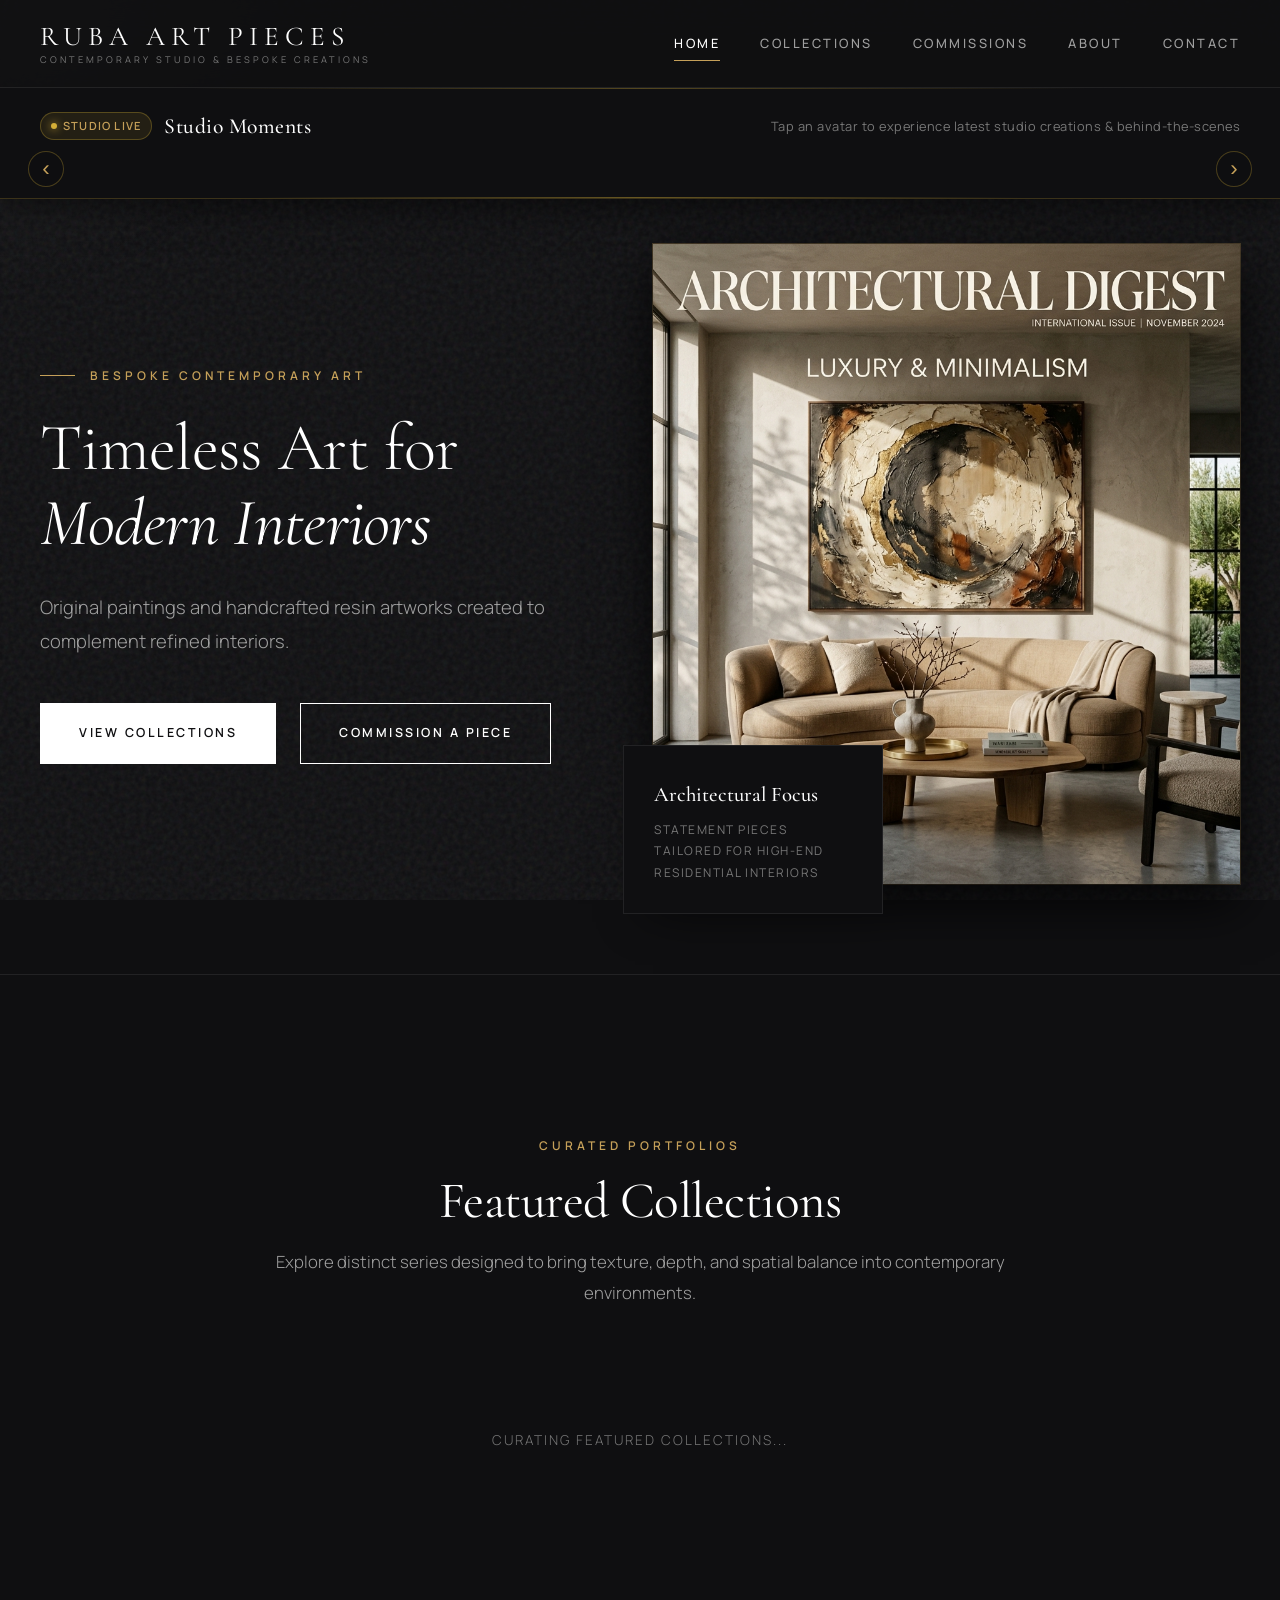
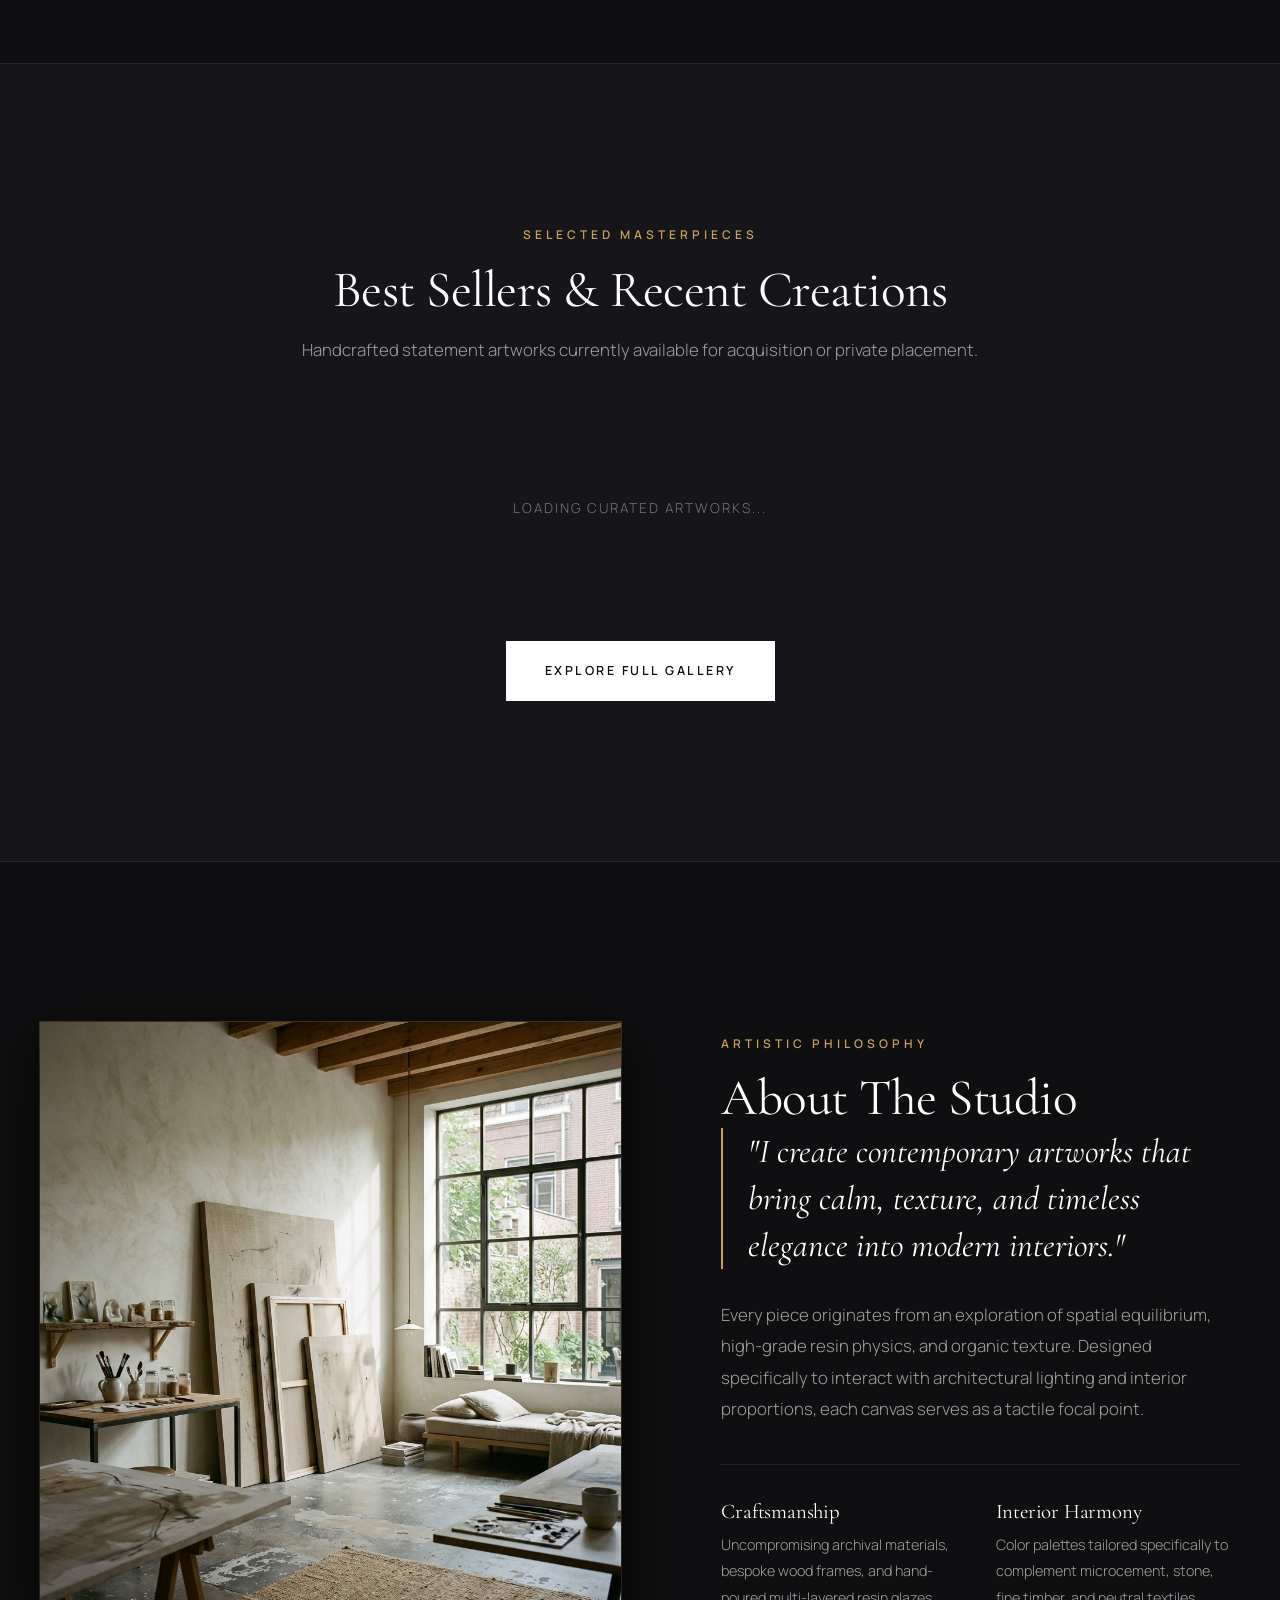
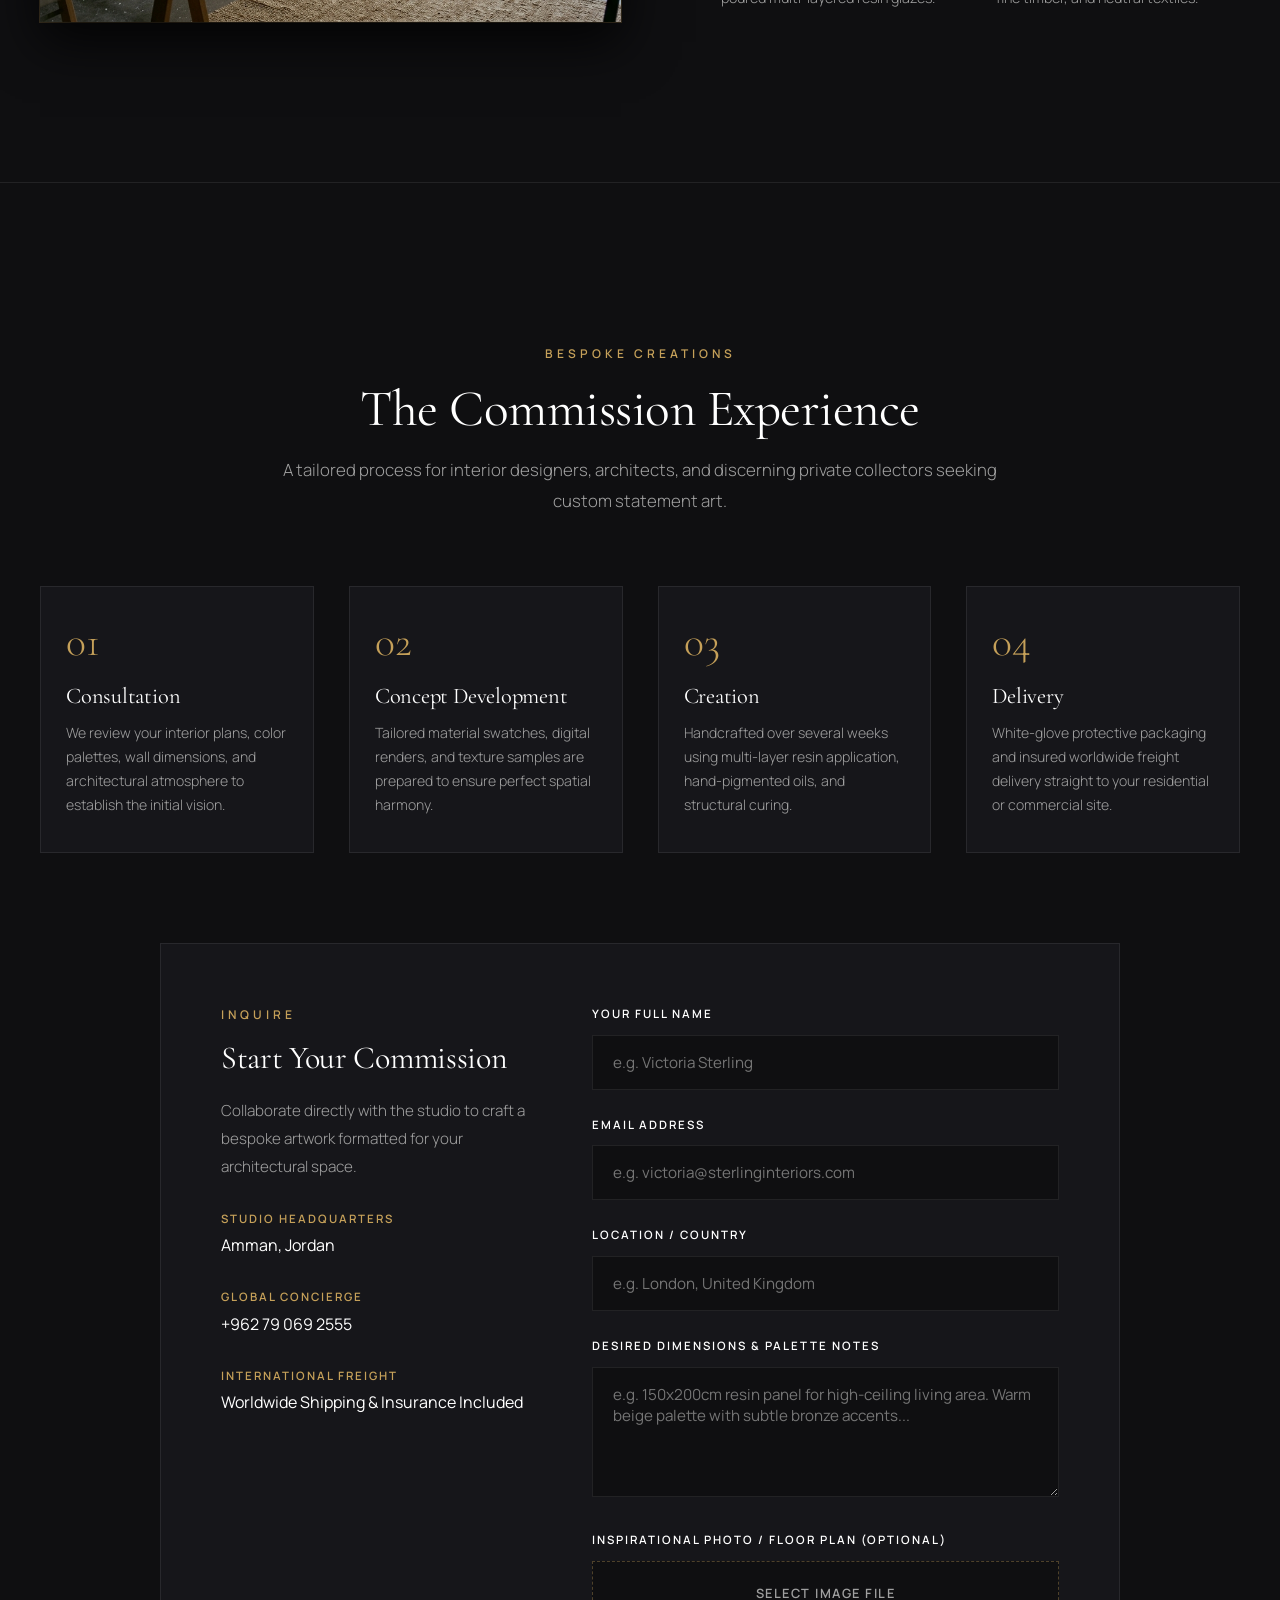
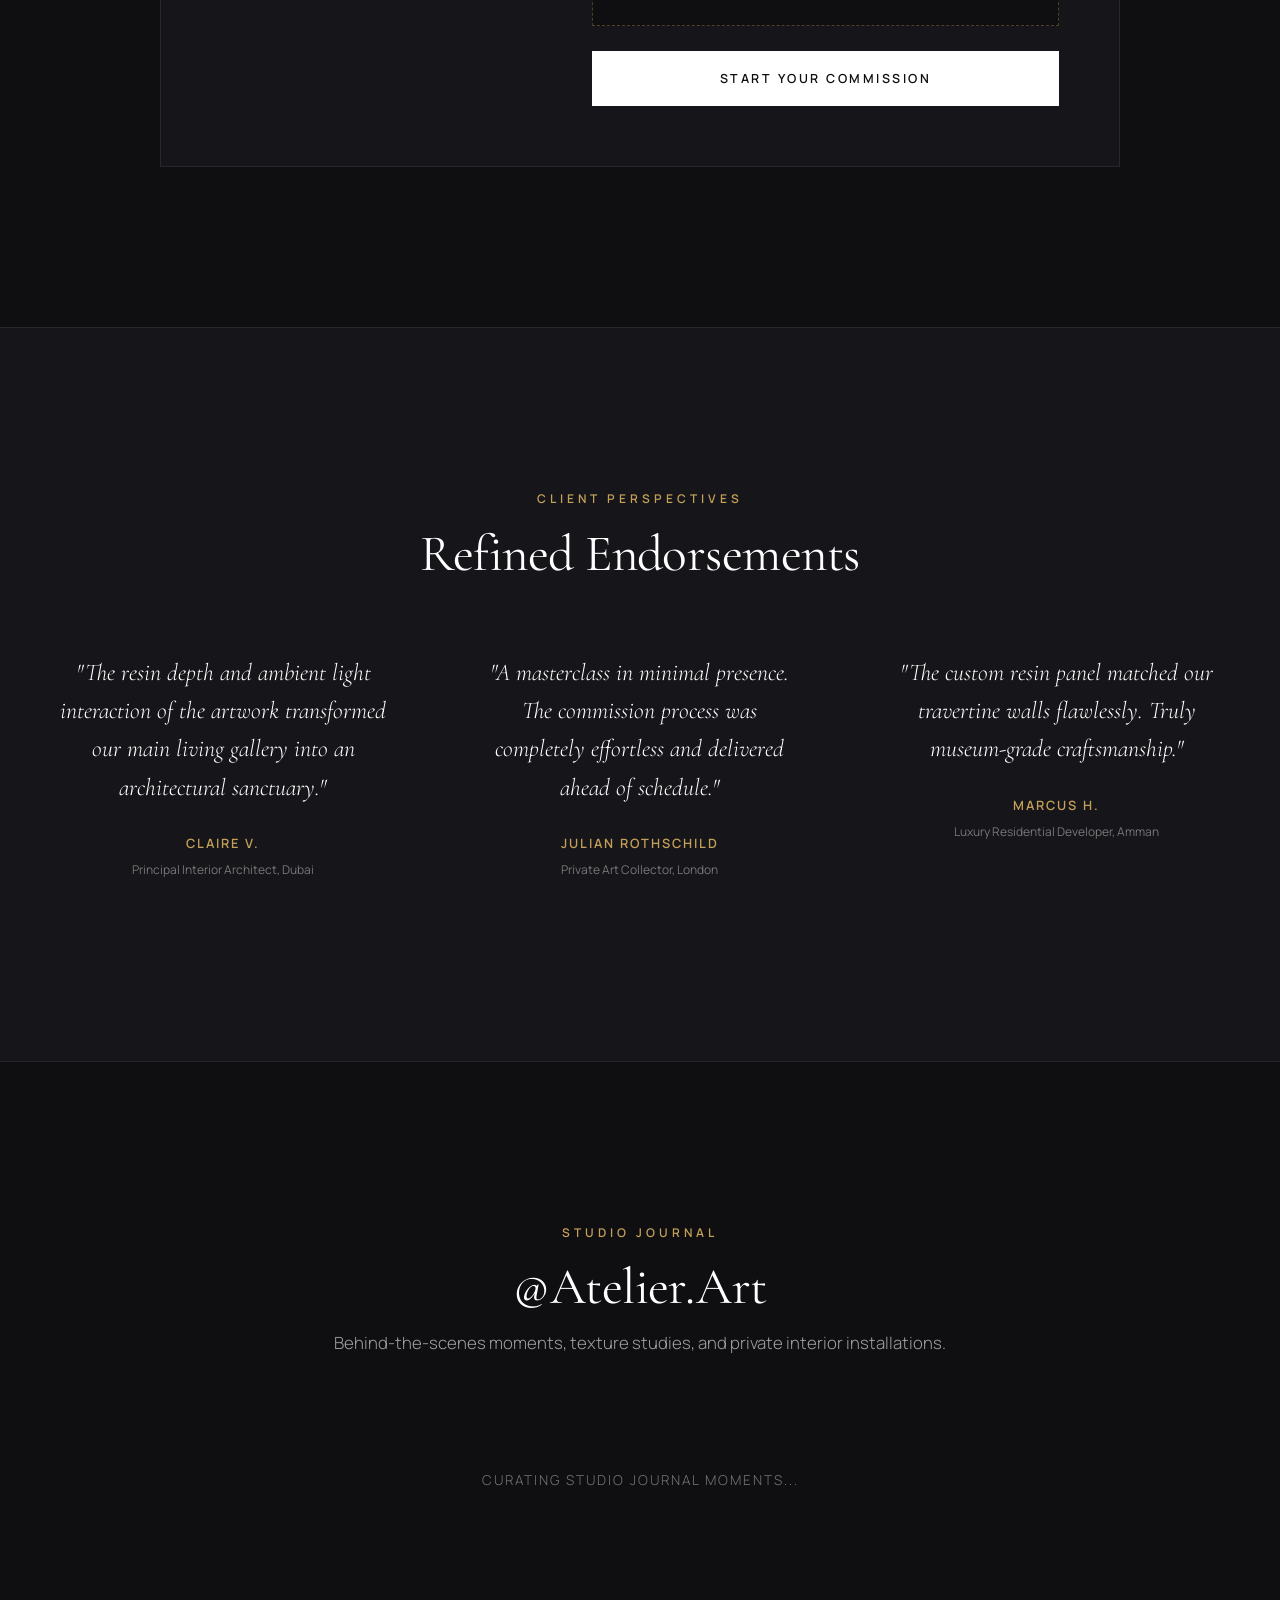
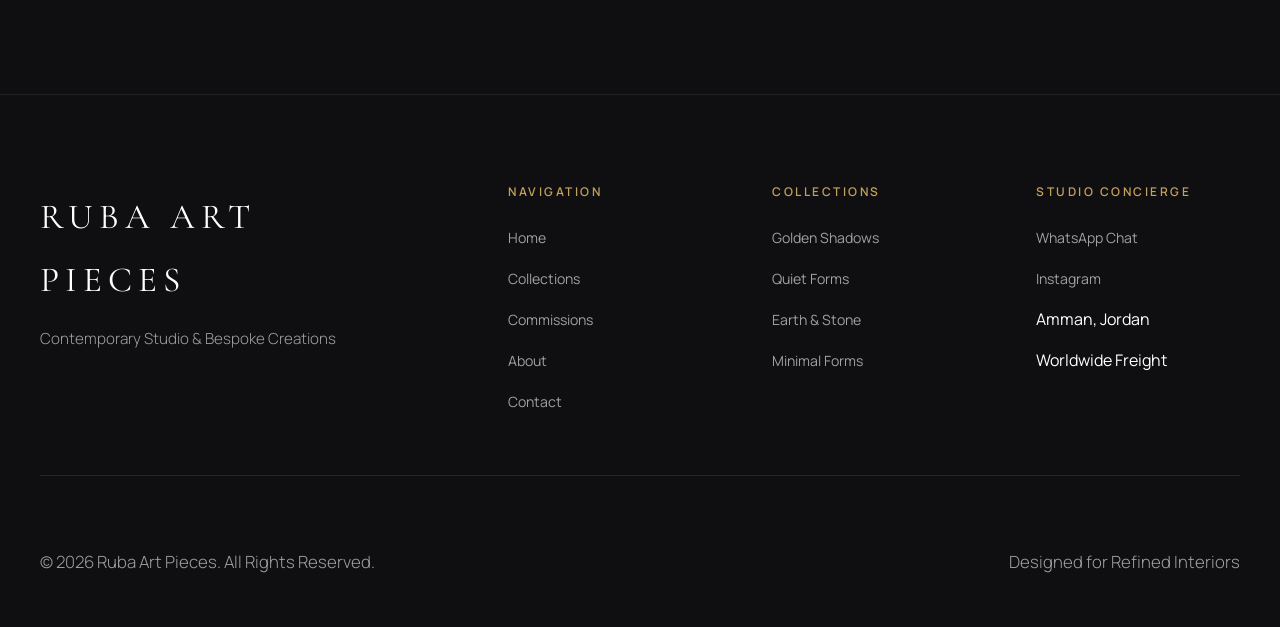
==== commit 70336ff2: "Fix mobile responsiveness across all sections" ====
--- a/index.html
+++ b/index.html
@@ -25,22 +25,51 @@
 
     <!-- Sticky Transparent Luxury Header -->
     <header class="main-header" id="header">
-        <div class="container">
+        <div class="container header-container">
             <div class="header-logo" id="site-logo">
                 <a href="index.html" ondblclick="window.location.href='admin.html'; return false;">
-                    R U B A &nbsp; A R T &nbsp; P I E C E S
+                    <span class="brand-title">RUBA ART PIECES</span>
                     <span class="sub-logo">Contemporary Studio & Bespoke Creations</span>
                 </a>
             </div>
-            <nav class="main-nav">
+            <nav class="main-nav" id="main-nav">
                 <a href="index.html" class="active">Home</a>
                 <a href="gallery.html">Collections</a>
                 <a href="#commissions">Commissions</a>
                 <a href="#about">About</a>
                 <a href="#contact">Contact</a>
             </nav>
+            <!-- Mobile Menu Toggle Button -->
+            <button type="button" class="mobile-nav-toggle" id="mobile-nav-toggle" aria-label="Toggle Navigation Menu" onclick="toggleMobileNav()">
+                <span class="hamburger-bar"></span>
+                <span class="hamburger-bar"></span>
+                <span class="hamburger-bar"></span>
+            </button>
         </div>
     </header>
+
+    <!-- Mobile Navigation Drawer -->
+    <div class="mobile-nav-drawer" id="mobile-nav-drawer" role="dialog" aria-modal="true" aria-label="Mobile Navigation">
+        <div class="mobile-drawer-header">
+            <div class="drawer-brand">
+                <span class="drawer-brand-title">RUBA ART PIECES</span>
+                <span class="drawer-sub-logo">Contemporary Studio</span>
+            </div>
+            <button type="button" class="mobile-drawer-close" onclick="toggleMobileNav(false)" aria-label="Close Navigation">&times;</button>
+        </div>
+        <nav class="mobile-drawer-nav">
+            <a href="index.html" class="active" onclick="toggleMobileNav(false)">Home</a>
+            <a href="gallery.html" onclick="toggleMobileNav(false)">Collections</a>
+            <a href="#commissions" onclick="toggleMobileNav(false)">Commissions</a>
+            <a href="#about" onclick="toggleMobileNav(false)">About</a>
+            <a href="#contact" onclick="toggleMobileNav(false)">Contact</a>
+        </nav>
+        <div class="mobile-drawer-footer">
+            <a href="https://wa.me/962790692555" target="_blank" class="primary-btn drawer-inquire-btn">WhatsApp Concierge</a>
+            <p class="drawer-contact-note">Amman, Jordan &bull; Worldwide Private Placement</p>
+        </div>
+    </div>
+    <div class="mobile-nav-backdrop" id="mobile-nav-backdrop" onclick="toggleMobileNav(false)"></div>
 
     <main>
         <!-- Studio Moments (Artist Stories) Bar -->
@@ -312,7 +341,7 @@
         <div class="container">
             <div class="footer-top">
                 <div class="footer-brand">
-                    <div class="footer-logo-text">R U B A &nbsp; A R T &nbsp; P I E C E S</div>
+                    <div class="footer-logo-text">RUBA ART PIECES</div>
                     <p class="footer-tagline">Contemporary Studio & Bespoke Creations</p>
                 </div>
                 
@@ -496,6 +525,19 @@
             loadFeaturedArtworks();
             loadStudioMoments();
         });
+
+        // Mobile Navigation Drawer Toggle
+        function toggleMobileNav(forceState) {
+            const drawer = document.getElementById('mobile-nav-drawer');
+            const backdrop = document.getElementById('mobile-nav-backdrop');
+            const toggleBtn = document.getElementById('mobile-nav-toggle');
+            if (!drawer) return;
+            const shouldOpen = typeof forceState === 'boolean' ? forceState : !drawer.classList.contains('active');
+            drawer.classList.toggle('active', shouldOpen);
+            if (backdrop) backdrop.classList.toggle('active', shouldOpen);
+            if (toggleBtn) toggleBtn.classList.toggle('active', shouldOpen);
+            document.body.style.overflow = shouldOpen ? 'hidden' : '';
+        }
 
         // Cursor Glow Effect
         document.addEventListener('mousemove', function(e) {
--- a/style.css
+++ b/style.css
@@ -54,6 +54,9 @@
     -webkit-font-smoothing: antialiased;
     -moz-osx-font-smoothing: grayscale;
     text-rendering: optimizeLegibility;
+    overflow-x: hidden;
+    width: 100%;
+    max-width: 100%;
 }
 
 body {
@@ -62,6 +65,8 @@
     font-family: var(--font-body);
     line-height: 1.8;
     overflow-x: hidden;
+    width: 100%;
+    max-width: 100%;
     position: relative;
     z-index: 1;
 }
@@ -188,11 +193,16 @@
 /* Flexible Brand Logo (Atelier / Studio) */
 .header-logo {
     font-family: var(--font-heading);
-    font-size: 1.8rem;
+    font-size: 1.7rem;
     font-weight: 400;
-    letter-spacing: 0.25em;
     text-transform: uppercase;
-    line-height: 1;
+    line-height: 1.1;
+}
+
+.brand-title {
+    white-space: nowrap;
+    letter-spacing: 0.22em;
+    display: inline-block;
 }
 
 .header-logo a {
@@ -200,15 +210,17 @@
     display: flex;
     flex-direction: column;
     align-items: flex-start;
+    text-decoration: none;
 }
 
 .header-logo .sub-logo {
     font-family: var(--font-body);
-    font-size: 0.6rem;
+    font-size: 0.58rem;
     letter-spacing: 3px;
     color: var(--text-muted);
     font-weight: 400;
-    margin-top: 2px;
+    margin-top: 3px;
+    white-space: nowrap;
 }
 
 .header-logo a:hover {
@@ -253,6 +265,196 @@
 .main-nav a.active::after {
     transform: scaleX(1);
     transform-origin: left;
+}
+
+/* ==========================================================================
+   MOBILE HAMBURGER BUTTON & LUXURY DRAWER
+   ========================================================================== */
+.mobile-nav-toggle {
+    display: none;
+    flex-direction: column;
+    justify-content: center;
+    align-items: center;
+    gap: 5px;
+    width: 44px;
+    height: 44px;
+    background: transparent;
+    border: 1px solid rgba(212, 175, 55, 0.3);
+    border-radius: 4px;
+    cursor: pointer;
+    padding: 0;
+    transition: var(--transition-fast);
+    z-index: 10002;
+}
+
+.mobile-nav-toggle:hover {
+    border-color: var(--accent-gold);
+    background: rgba(212, 175, 55, 0.08);
+}
+
+.hamburger-bar {
+    width: 22px;
+    height: 2px;
+    background-color: var(--accent-gold);
+    border-radius: 2px;
+    transition: transform 0.3s cubic-bezier(0.16, 1, 0.3, 1), opacity 0.2s ease, width 0.3s ease;
+}
+
+.mobile-nav-toggle.active .hamburger-bar:nth-child(1) {
+    transform: translateY(7px) rotate(45deg);
+}
+
+.mobile-nav-toggle.active .hamburger-bar:nth-child(2) {
+    opacity: 0;
+}
+
+.mobile-nav-toggle.active .hamburger-bar:nth-child(3) {
+    transform: translateY(-7px) rotate(-45deg);
+}
+
+/* Mobile Nav Drawer */
+.mobile-nav-drawer {
+    position: fixed;
+    top: 0;
+    right: -100%;
+    width: 86%;
+    max-width: 360px;
+    height: 100vh;
+    height: 100dvh;
+    background: #0F0F11;
+    border-left: 1px solid rgba(212, 175, 55, 0.22);
+    box-shadow: -15px 0 50px rgba(0, 0, 0, 0.9);
+    z-index: 10005;
+    transition: right 0.4s cubic-bezier(0.16, 1, 0.3, 1);
+    display: flex;
+    flex-direction: column;
+    padding: 28px 24px;
+    overflow-y: auto;
+}
+
+.mobile-nav-drawer.active {
+    right: 0;
+}
+
+.mobile-nav-backdrop {
+    position: fixed;
+    inset: 0;
+    background: rgba(5, 5, 7, 0.82);
+    backdrop-filter: blur(10px);
+    -webkit-backdrop-filter: blur(10px);
+    z-index: 10004;
+    opacity: 0;
+    pointer-events: none;
+    transition: opacity 0.35s ease;
+}
+
+.mobile-nav-backdrop.active {
+    opacity: 1;
+    pointer-events: auto;
+}
+
+.mobile-drawer-header {
+    display: flex;
+    align-items: center;
+    justify-content: space-between;
+    padding-bottom: 22px;
+    border-bottom: 1px solid rgba(212, 175, 55, 0.15);
+    margin-bottom: 24px;
+}
+
+.drawer-brand {
+    display: flex;
+    flex-direction: column;
+}
+
+.drawer-brand-title {
+    font-family: var(--font-heading);
+    font-size: 1.25rem;
+    letter-spacing: 2.5px;
+    color: var(--text-primary);
+    font-weight: 500;
+}
+
+.drawer-sub-logo {
+    font-size: 0.6rem;
+    letter-spacing: 2px;
+    color: var(--text-muted);
+    text-transform: uppercase;
+    margin-top: 2px;
+}
+
+.mobile-drawer-close {
+    width: 38px;
+    height: 38px;
+    background: rgba(255, 255, 255, 0.05);
+    border: 1px solid rgba(212, 175, 55, 0.25);
+    border-radius: 50%;
+    color: var(--accent-gold);
+    font-size: 1.6rem;
+    display: flex;
+    align-items: center;
+    justify-content: center;
+    cursor: pointer;
+    line-height: 1;
+    transition: var(--transition-fast);
+}
+
+.mobile-drawer-close:hover {
+    background: var(--accent-gold);
+    color: #0F0F11;
+}
+
+.mobile-drawer-nav {
+    display: flex;
+    flex-direction: column;
+    gap: 6px;
+    flex: 1;
+}
+
+.mobile-drawer-nav a {
+    display: flex;
+    align-items: center;
+    justify-content: space-between;
+    padding: 14px 12px;
+    color: var(--text-secondary);
+    font-size: 0.95rem;
+    text-transform: uppercase;
+    letter-spacing: 2px;
+    text-decoration: none;
+    border-radius: 6px;
+    transition: var(--transition-fast);
+    font-weight: 400;
+    border-bottom: 1px solid rgba(255, 255, 255, 0.04);
+}
+
+.mobile-drawer-nav a:hover,
+.mobile-drawer-nav a.active {
+    color: var(--accent-gold);
+    background: rgba(212, 175, 55, 0.08);
+    padding-left: 16px;
+}
+
+.mobile-drawer-footer {
+    padding-top: 24px;
+    border-top: 1px solid rgba(212, 175, 55, 0.15);
+    display: flex;
+    flex-direction: column;
+    gap: 14px;
+}
+
+.drawer-inquire-btn {
+    width: 100%;
+    text-align: center;
+    padding: 12px 20px;
+    font-size: 0.8rem;
+    letter-spacing: 1.5px;
+}
+
+.drawer-contact-note {
+    font-size: 0.72rem;
+    color: var(--text-muted);
+    text-align: center;
+    letter-spacing: 0.5px;
 }
 
 /* ==========================================================================
@@ -1297,68 +1499,432 @@
 
 @media (max-width: 768px) {
     :root {
-        --section-padding-y: 80px;
-    }
-    
+        --section-padding-y: 60px;
+    }
+
+    html, body {
+        overflow-x: hidden;
+        width: 100%;
+    }
+
     .container {
-        padding: 0 24px;
-    }
-    
-    .main-header .container {
-        flex-direction: column;
-        gap: 15px;
-    }
-    
+        padding: 0 18px;
+    }
+
+    /* 1. Mobile Header & Navigation */
+    .main-header {
+        padding: 14px 0;
+    }
+
+    .main-header .container,
+    .header-container {
+        display: flex;
+        flex-direction: row !important;
+        align-items: center;
+        justify-content: space-between;
+        gap: 0 !important;
+    }
+
+    .header-logo {
+        font-size: 1.25rem;
+        line-height: 1.1;
+        max-width: calc(100% - 56px);
+    }
+
+    .brand-title {
+        white-space: nowrap;
+        font-size: 1.12rem;
+        letter-spacing: 2px;
+        display: block;
+    }
+
+    .header-logo .sub-logo {
+        font-size: 0.52rem;
+        letter-spacing: 1.2px;
+        white-space: nowrap;
+        overflow: hidden;
+        text-overflow: ellipsis;
+        max-width: 220px;
+        display: block;
+    }
+
     .main-nav {
-        gap: 20px;
-        flex-wrap: wrap;
-        justify-content: center;
-    }
-    
+        display: none !important;
+    }
+
+    .mobile-nav-toggle {
+        display: flex;
+    }
+
+    /* 2. Hero Section & Mobile Layout */
+    .hero-section {
+        min-height: auto;
+        padding: 25px 0 60px;
+    }
+
+    .hero-grid {
+        grid-template-columns: 1fr;
+        gap: 32px;
+    }
+
+    .hero-content {
+        padding-right: 0;
+    }
+
+    .hero-tag {
+        font-size: 0.68rem;
+        letter-spacing: 2px;
+        margin-bottom: 14px;
+        gap: 8px;
+        white-space: normal;
+        line-height: 1.4;
+    }
+
+    .hero-tag::before {
+        width: 20px;
+        flex-shrink: 0;
+    }
+
+    .hero-title {
+        font-size: clamp(2.1rem, 7.8vw, 3.0rem);
+        margin-bottom: 16px;
+        line-height: 1.15;
+    }
+
+    .hero-description {
+        font-size: 0.95rem;
+        line-height: 1.7;
+        margin-bottom: 24px;
+    }
+
     .hero-buttons {
         flex-direction: column;
         width: 100%;
-    }
-    
-    .hero-buttons a {
+        gap: 12px;
+    }
+
+    .hero-buttons a,
+    .hero-buttons .primary-btn,
+    .hero-buttons .secondary-btn {
         width: 100%;
-    }
-    
+        text-align: center;
+        padding: 14px 20px;
+        font-size: 0.82rem;
+        letter-spacing: 1.5px;
+    }
+
+    .hero-media-wrapper {
+        width: 100%;
+        margin-top: 10px;
+    }
+
+    .hero-media-frame {
+        height: 360px;
+        max-height: 55vh;
+        border-radius: 4px;
+    }
+
+    .hero-badge {
+        position: relative;
+        bottom: auto;
+        left: auto;
+        right: auto;
+        margin-top: -24px;
+        margin-left: 12px;
+        margin-right: 12px;
+        max-width: calc(100% - 24px);
+        padding: 16px 20px;
+        background: rgba(15, 15, 17, 0.95);
+        backdrop-filter: blur(12px);
+        -webkit-backdrop-filter: blur(12px);
+        border: 1px solid rgba(212, 175, 55, 0.3);
+        border-radius: 4px;
+        box-shadow: 0 10px 30px rgba(0, 0, 0, 0.7);
+        z-index: 2;
+    }
+
+    .hero-badge-title {
+        font-size: 1.05rem;
+        margin-bottom: 4px;
+    }
+
+    .hero-badge-desc {
+        font-size: 0.68rem;
+        letter-spacing: 1px;
+        line-height: 1.4;
+    }
+
+    /* 3. Studio Moments Bar Mobile */
+    .studio-moments-section,
+    .studio-moments,
+    .studio-moments-container {
+        padding: 16px 0 14px;
+    }
+
+    .stories-header {
+        flex-direction: column;
+        align-items: flex-start;
+        gap: 6px;
+        margin-bottom: 12px;
+    }
+
+    .stories-title-group {
+        display: flex;
+        align-items: center;
+        gap: 8px;
+        flex-wrap: wrap;
+    }
+
+    .stories-live-pill {
+        font-size: 0.62rem;
+        padding: 2px 7px;
+        letter-spacing: 1px;
+    }
+
+    .stories-title {
+        font-size: 1.1rem;
+    }
+
+    .stories-subtext {
+        font-size: 0.72rem;
+        line-height: 1.35;
+        color: var(--text-muted);
+    }
+
+    .stories-scroll-arrow {
+        display: none !important;
+    }
+
+    .stories-track {
+        gap: 14px;
+        padding: 6px 2px 12px;
+    }
+
+    .story-avatar-item {
+        width: 70px;
+    }
+
+    .story-ring-outer {
+        width: 62px;
+        height: 62px;
+        padding: 2px;
+    }
+
+    .story-label {
+        font-size: 0.65rem;
+        max-width: 68px;
+        margin-top: 5px;
+    }
+
+    /* 4. Single-Column Grids for Portfolios & Artworks */
     .collections-grid,
     .artworks-grid,
     .testimonials-grid,
     .instagram-grid,
-    .process-grid {
-        grid-template-columns: 1fr;
-    }
-    
+    .process-grid,
+    .gallery-grid {
+        grid-template-columns: 1fr !important;
+        gap: 28px !important;
+    }
+
+    .collection-card {
+        width: 100%;
+    }
+
+    .collection-card-media {
+        height: 280px;
+    }
+
+    .collection-content {
+        padding: 24px 20px;
+    }
+
+    .art-card {
+        width: 100%;
+    }
+
+    .art-card .image-wrapper {
+        height: 320px;
+    }
+
+    .art-badge-inquiry {
+        font-size: 0.65rem;
+        padding: 5px 10px;
+        letter-spacing: 1px;
+        top: 10px;
+        left: 10px;
+        max-width: calc(100% - 20px);
+        white-space: nowrap;
+        overflow: hidden;
+        text-overflow: ellipsis;
+    }
+
+    .art-info {
+        padding: 16px 4px 6px;
+    }
+
+    .art-info h3 {
+        font-size: 1.25rem;
+    }
+
+    .art-info .details {
+        font-size: 0.85rem;
+        line-height: 1.5;
+    }
+
+    .price-tag {
+        font-size: 0.82rem;
+    }
+
+    .section-header {
+        margin-bottom: 30px;
+        text-align: left;
+    }
+
+    .section-header h2 {
+        font-size: clamp(1.8rem, 6.5vw, 2.3rem);
+    }
+
+    .section-subtitle {
+        font-size: 0.68rem;
+        letter-spacing: 2px;
+    }
+
+    .testimonial-item {
+        padding: 24px 18px;
+    }
+
+    .testimonial-quote {
+        font-size: 0.92rem;
+        line-height: 1.6;
+        margin-bottom: 14px;
+    }
+
+    .process-step {
+        padding: 24px 18px;
+    }
+
+    .step-num {
+        font-size: 1.7rem;
+        margin-bottom: 8px;
+    }
+
     .contact-grid {
         grid-template-columns: 1fr;
-    }
-    
+        gap: 35px;
+    }
+
     .commission-form-container {
-        padding: 30px;
-    }
-    
+        padding: 24px 18px;
+    }
+
+    .form-group input,
+    .form-group textarea,
+    .form-group select {
+        padding: 12px 14px;
+        font-size: 0.88rem;
+    }
+
+    .gallery-main {
+        padding: 40px 0 80px;
+    }
+
+    .gallery-filter-bar {
+        gap: 8px;
+        margin-bottom: 30px;
+    }
+
+    .gallery-filter-pill {
+        padding: 8px 16px;
+        font-size: 0.72rem;
+        letter-spacing: 1px;
+    }
+
+    /* 5. Mobile Footer */
+    .main-footer {
+        padding: 50px 0 30px;
+    }
+
+    .footer-top {
+        grid-template-columns: 1fr;
+        gap: 32px;
+        margin-bottom: 35px;
+        padding-bottom: 35px;
+    }
+
+    .footer-brand {
+        padding-right: 0;
+        border-bottom: 1px solid rgba(255, 255, 255, 0.08);
+        padding-bottom: 22px;
+    }
+
+    .footer-logo-text {
+        font-size: 1.35rem;
+        letter-spacing: 2px;
+    }
+
+    .footer-tagline {
+        font-size: 0.84rem;
+        line-height: 1.6;
+    }
+
+    .footer-column h4 {
+        margin-bottom: 14px;
+        font-size: 0.72rem;
+        letter-spacing: 2px;
+    }
+
+    .footer-links {
+        gap: 10px;
+    }
+
+    .footer-links a,
+    .footer-links span {
+        font-size: 0.84rem;
+    }
+
+    .footer-bottom {
+        flex-direction: column;
+        gap: 10px;
+        text-align: center;
+        font-size: 0.78rem;
+    }
+
+    /* Modal Mobile */
     .modal-content {
         grid-template-columns: 1fr;
-    }
-    
+        max-height: 90vh;
+        overflow-y: auto;
+    }
+
     .modal-gallery-pane {
-        padding: 30px;
-    }
-    
+        padding: 20px;
+    }
+
+    .modal-main-image-wrapper {
+        height: 280px;
+    }
+
     .modal-info-pane {
-        padding: 40px 30px;
-    }
-    
-    .footer-top {
-        grid-template-columns: 1fr;
-    }
-    
-    .footer-bottom {
+        padding: 24px 20px;
+    }
+
+    .modal-info-pane h2 {
+        font-size: 1.6rem;
+    }
+
+    .modal-meta-row {
+        font-size: 0.82rem;
+    }
+
+    .modal-actions {
         flex-direction: column;
-        gap: 15px;
+        gap: 10px;
+    }
+
+    .modal-actions .primary-btn,
+    .modal-actions .secondary-btn {
+        width: 100%;
         text-align: center;
     }
 }
@@ -2333,6 +2899,17 @@
 }
 
 @media (max-width: 600px) {
+    .studio-moments-section,
+    .studio-moments,
+    .studio-moments-container {
+        padding: 16px 0 12px;
+    }
+    .stories-header {
+        margin-bottom: 12px;
+    }
+    .stories-subtext {
+        display: none;
+    }
     .story-nav-btn {
         display: none;
     }
@@ -2346,3 +2923,25 @@
         display: none;
     }
 }
+
+@media (max-width: 480px) {
+    .container {
+        padding: 0 14px;
+    }
+    .brand-title {
+        font-size: 0.98rem;
+        letter-spacing: 1.5px;
+    }
+    .header-logo .sub-logo {
+        display: none;
+    }
+    .hero-media-frame {
+        height: 300px;
+    }
+    .hero-badge {
+        margin-left: 8px;
+        margin-right: 8px;
+        max-width: calc(100% - 16px);
+        padding: 14px 16px;
+    }
+}
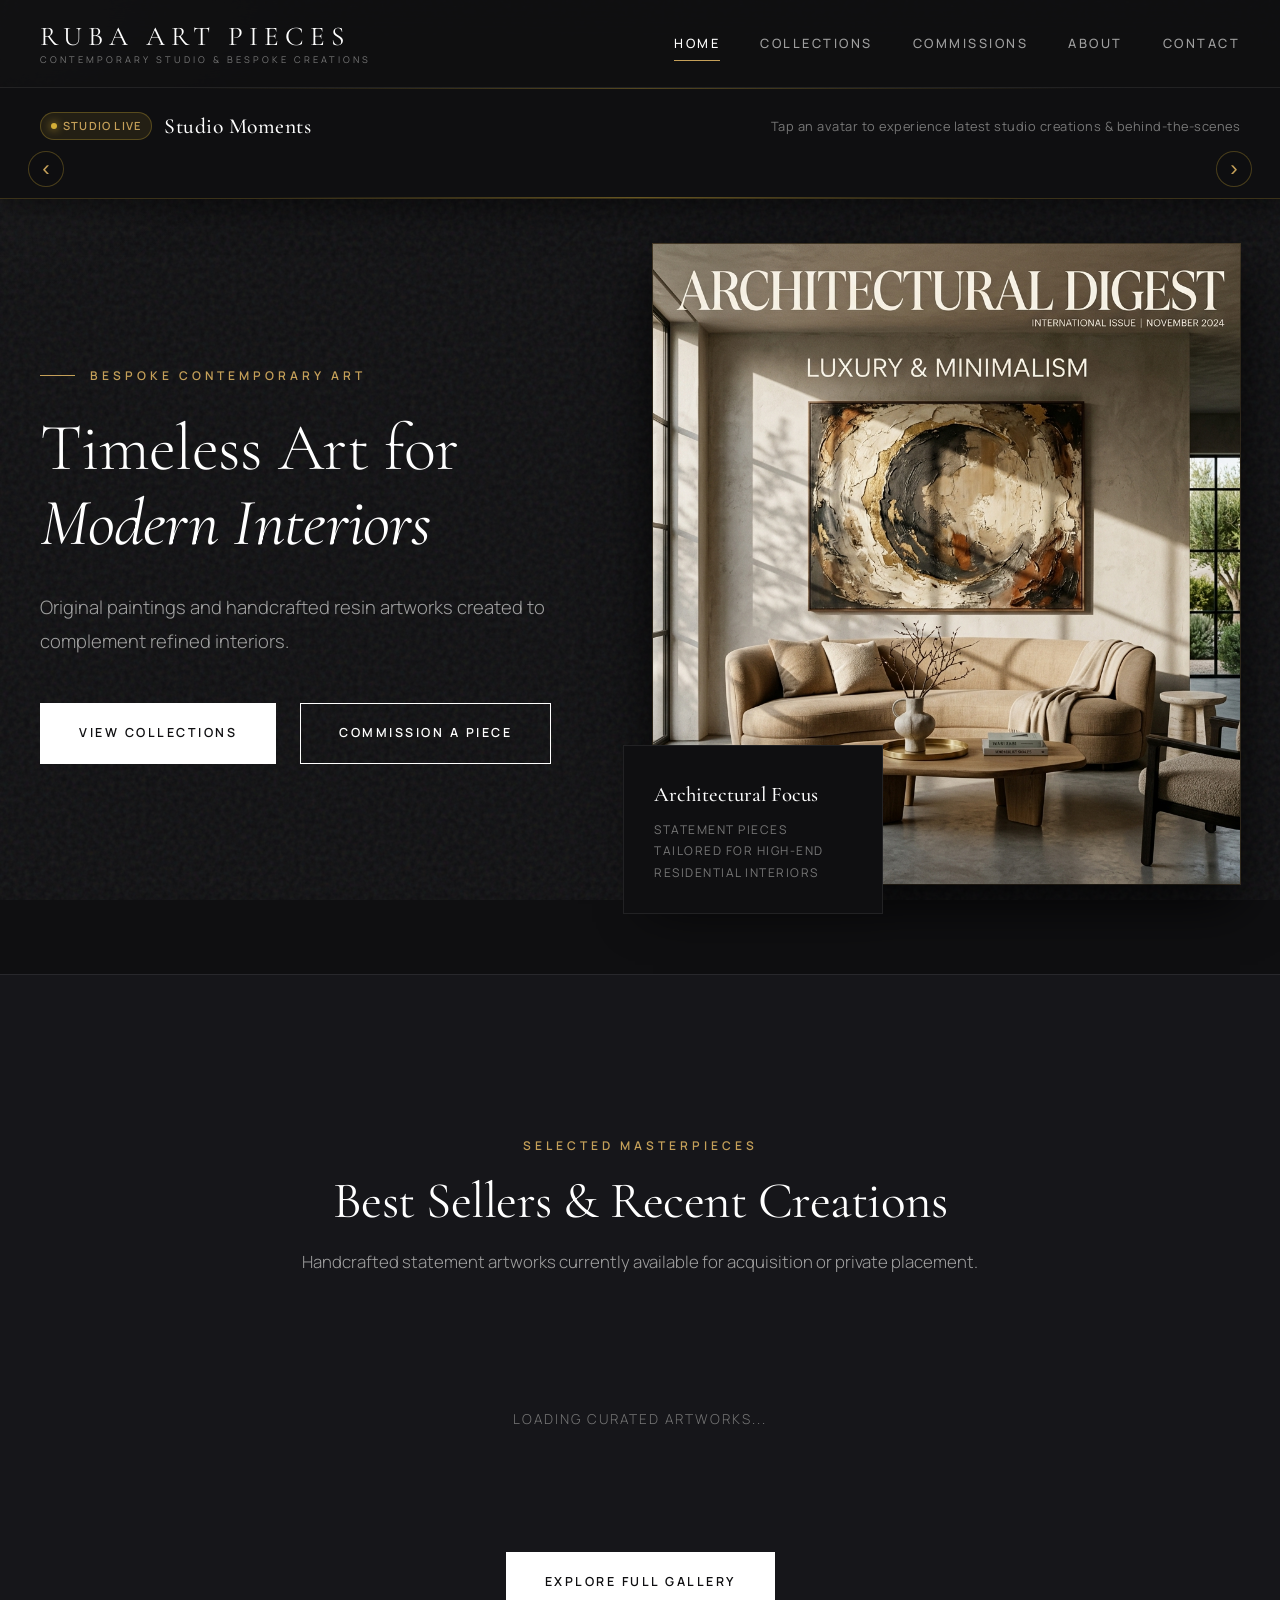
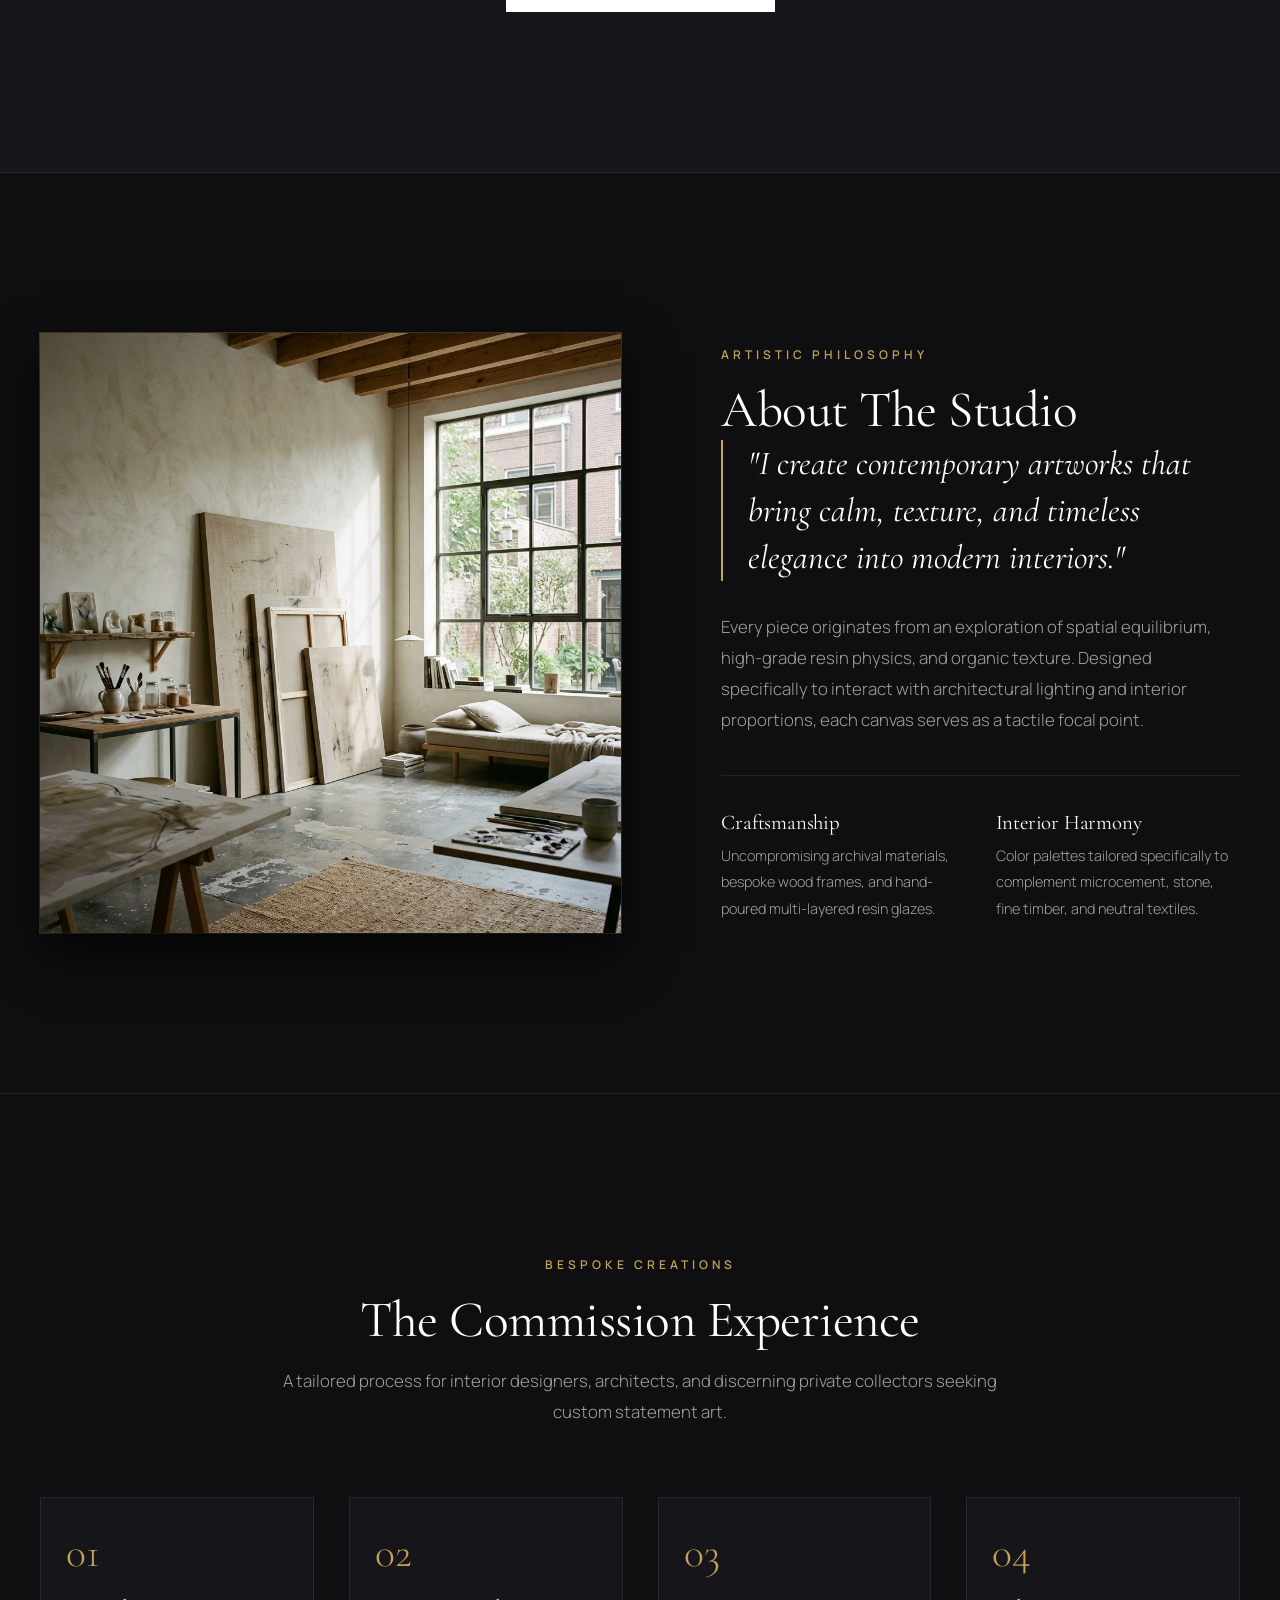
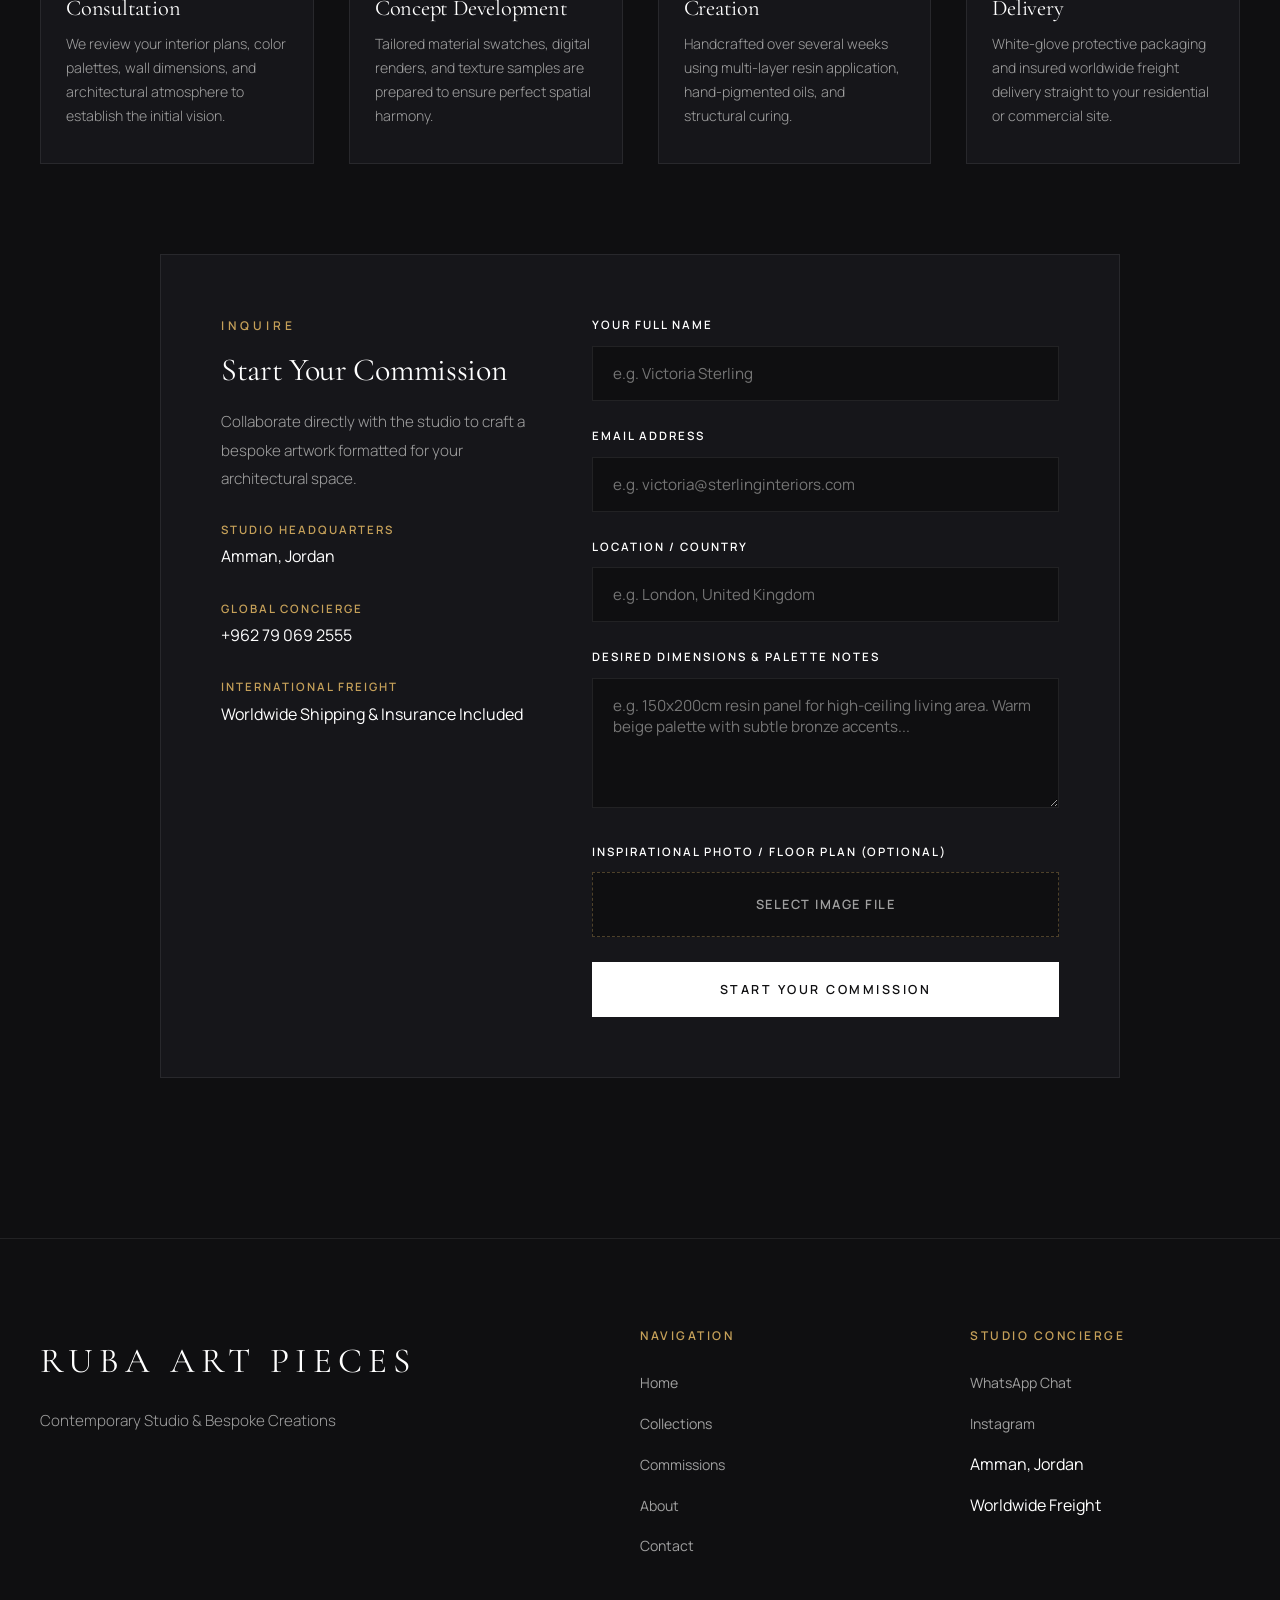
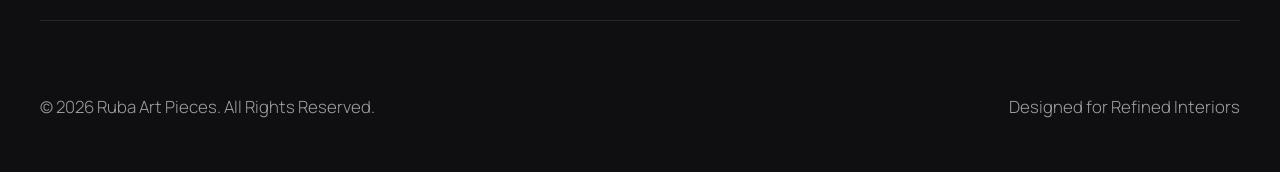
==== commit 55c76f1f: "Update website layout, remove unused sections, and fix footer/collections" ====
--- a/index.html
+++ b/index.html
@@ -123,23 +123,6 @@
             </div>
         </section>
 
-        <!-- Featured Collections Section -->
-        <section class="collections-section" id="collections">
-            <div class="container">
-                <div class="section-header">
-                    <span class="section-subtitle">Curated Portfolios</span>
-                    <h2>Featured Collections</h2>
-                    <p style="margin-top: 15px;">Explore distinct series designed to bring texture, depth, and spatial balance into contemporary environments.</p>
-                </div>
-                
-                <div class="collections-grid" id="featured-collections-grid">
-                    <div style="grid-column: 1 / -1; text-align: center; padding: 50px 0;">
-                        <p style="color: var(--text-muted); font-size: 0.85rem; letter-spacing: 2px; text-transform: uppercase;">Curating Featured Collections...</p>
-                    </div>
-                </div>
-            </div>
-        </section>
-
         <!-- Best Sellers / Selected Artworks Section -->
         <section class="artworks-section" id="selected-works">
             <div class="container">
@@ -161,34 +144,43 @@
             </div>
         </section>
 
-        <!-- About The Studio Section -->
+        <!-- ================================================================= -->
+        <!-- ABOUT THE STUDIO SECTION (EDITABLE CONTENT)                       -->
+        <!-- Modify directly in HTML below or via the ABOUT_STUDIO_CONTENT     -->
+        <!-- JavaScript object at the bottom of index.html.                    -->
+        <!-- ================================================================= -->
         <section class="about-section" id="about">
             <div class="container">
                 <div class="about-grid">
+                    <!-- Left: Studio Photo -->
                     <div class="about-image-wrapper">
                         <div class="about-image-frame">
-                            <img src="images/artist_studio_atwork.png" alt="Inside the Atelier Art Studio">
+                            <img src="images/artist_studio_atwork.png" alt="Inside the Atelier Art Studio" id="about-studio-img">
                         </div>
                     </div>
                     
+                    <!-- Right: Studio Narrative, Motto & Pillars -->
                     <div class="about-content">
-                        <span class="section-subtitle">Artistic Philosophy</span>
-                        <h2>About The Studio</h2>
+                        <span class="section-subtitle" id="about-studio-subtitle">Artistic Philosophy</span>
+                        <h2 id="about-studio-title">About The Studio</h2>
                         
-                        <blockquote class="about-quote">
+                        <!-- Main Artistic Quote -->
+                        <blockquote class="about-quote" id="about-studio-quote">
                             "I create contemporary artworks that bring calm, texture, and timeless elegance into modern interiors."
                         </blockquote>
                         
-                        <p>Every piece originates from an exploration of spatial equilibrium, high-grade resin physics, and organic texture. Designed specifically to interact with architectural lighting and interior proportions, each canvas serves as a tactile focal point.</p>
+                        <!-- Studio Narrative Description -->
+                        <p id="about-studio-desc">Every piece originates from an exploration of spatial equilibrium, high-grade resin physics, and organic texture. Designed specifically to interact with architectural lighting and interior proportions, each canvas serves as a tactile focal point.</p>
                         
-                        <div class="about-pillars">
-                            <div class="pillar-item">
-                                <h4>Craftsmanship</h4>
-                                <p>Uncompromising archival materials, bespoke wood frames, and hand-poured multi-layered resin glazes.</p>
+                        <!-- Core Studio Pillars -->
+                        <div class="about-pillars" id="about-pillars-container">
+                            <div class="pillar-item" id="about-pillar-1">
+                                <h4 id="about-pillar-title-1">Craftsmanship</h4>
+                                <p id="about-pillar-desc-1">Uncompromising archival materials, bespoke wood frames, and hand-poured multi-layered resin glazes.</p>
                             </div>
-                            <div class="pillar-item">
-                                <h4>Interior Harmony</h4>
-                                <p>Color palettes tailored specifically to complement microcement, stone, fine timber, and neutral textiles.</p>
+                            <div class="pillar-item" id="about-pillar-2">
+                                <h4 id="about-pillar-title-2">Interior Harmony</h4>
+                                <p id="about-pillar-desc-2">Color palettes tailored specifically to complement microcement, stone, fine timber, and neutral textiles.</p>
                             </div>
                         </div>
                     </div>
@@ -289,51 +281,6 @@
                 </div>
             </div>
         </section>
-
-        <!-- Testimonials Section -->
-        <section class="testimonials-section">
-            <div class="container">
-                <span class="section-subtitle">Client Perspectives</span>
-                <h2>Refined Endorsements</h2>
-                
-                <div class="testimonials-grid">
-                    <div class="testimonial-item">
-                        <p class="testimonial-quote">"The resin depth and ambient light interaction of the artwork transformed our main living gallery into an architectural sanctuary."</p>
-                        <div class="testimonial-author">Claire V.</div>
-                        <div class="testimonial-role">Principal Interior Architect, Dubai</div>
-                    </div>
-
-                    <div class="testimonial-item">
-                        <p class="testimonial-quote">"A masterclass in minimal presence. The commission process was completely effortless and delivered ahead of schedule."</p>
-                        <div class="testimonial-author">Julian Rothschild</div>
-                        <div class="testimonial-role">Private Art Collector, London</div>
-                    </div>
-
-                    <div class="testimonial-item">
-                        <p class="testimonial-quote">"The custom resin panel matched our travertine walls flawlessly. Truly museum-grade craftsmanship."</p>
-                        <div class="testimonial-author">Marcus H.</div>
-                        <div class="testimonial-role">Luxury Residential Developer, Amman</div>
-                    </div>
-                </div>
-            </div>
-        </section>
-
-        <!-- Editorial Instagram Section -->
-        <section class="instagram-section">
-            <div class="container">
-                <div class="section-header">
-                    <span class="section-subtitle">Studio Journal</span>
-                    <h2>@Atelier.Art</h2>
-                    <p style="margin-top: 10px;">Behind-the-scenes moments, texture studies, and private interior installations.</p>
-                </div>
-                
-                <div class="instagram-grid" id="instagram-grid">
-                    <div style="grid-column: 1 / -1; text-align: center; padding: 40px 0;">
-                        <p style="color: var(--text-muted); font-size: 0.85rem; letter-spacing: 2px; text-transform: uppercase;">Curating Studio Journal Moments...</p>
-                    </div>
-                </div>
-            </div>
-        </section>
     </main>
 
     <!-- Luxury Footer -->
@@ -357,16 +304,6 @@
                 </div>
                 
                 <div class="footer-column">
-                    <h4>Collections</h4>
-                    <ul class="footer-links">
-                        <li><a href="gallery.html">Golden Shadows</a></li>
-                        <li><a href="gallery.html">Quiet Forms</a></li>
-                        <li><a href="gallery.html">Earth & Stone</a></li>
-                        <li><a href="gallery.html">Minimal Forms</a></li>
-                    </ul>
-                </div>
-                
-                <div class="footer-column">
                     <h4>Studio Concierge</h4>
                     <ul class="footer-links">
                         <li><a href="https://wa.me/962790692555" target="_blank">WhatsApp Chat</a></li>
@@ -518,12 +455,11 @@
                 revealObserver.observe(el);
             });
 
-            // Initialize dynamic data fetches from Supabase
+            // Initialize dynamic data fetches from Supabase & content hydration
             loadHeroShowcase();
             loadStudioStories();
-            loadFeaturedCollections();
+            renderAboutStudio();
             loadFeaturedArtworks();
-            loadStudioMoments();
         });
 
         // Mobile Navigation Drawer Toggle
@@ -710,68 +646,57 @@
             }
         }
 
-        // 1. DYNAMIC FEATURED COLLECTIONS
-        async function loadFeaturedCollections() {
-            const grid = document.getElementById('featured-collections-grid');
-            if (!grid) return;
-
+        // 1. EDITABLE "ABOUT THE STUDIO" CONFIGURATION & HYDRATION
+        // Easily update the studio photo, quote, narrative, and pillars below:
+        const ABOUT_STUDIO_CONTENT = {
+            image: "images/artist_studio_atwork.png",
+            imageAlt: "Inside the Atelier Art Studio",
+            subtitle: "Artistic Philosophy",
+            title: "About The Studio",
+            quote: "\"I create contemporary artworks that bring calm, texture, and timeless elegance into modern interiors.\"",
+            description: "Every piece originates from an exploration of spatial equilibrium, high-grade resin physics, and organic texture. Designed specifically to interact with architectural lighting and interior proportions, each canvas serves as a tactile focal point.",
+            pillars: [
+                {
+                    title: "Craftsmanship",
+                    desc: "Uncompromising archival materials, bespoke wood frames, and hand-poured multi-layered resin glazes."
+                },
+                {
+                    title: "Interior Harmony",
+                    desc: "Color palettes tailored specifically to complement microcement, stone, fine timber, and neutral textiles."
+                }
+            ]
+        };
+
+        function renderAboutStudio() {
             try {
-                const { data: categories, error } = await db
-                    .from('categories')
-                    .select('*')
-                    .order('created_at', { ascending: true });
-
-                if (error) throw error;
-
-                if (!categories || categories.length === 0) {
-                    grid.innerHTML = `
-                        <div class="collection-card" onclick="window.location.href='gallery.html?collection=Golden%20Shadows'">
-                            <div class="collection-image-wrapper">
-                                <img src="images/collection_golden_shadows.png" alt="Golden Shadows">
-                                <div class="collection-overlay"></div>
-                            </div>
-                            <div class="collection-meta">
-                                <h3 class="collection-name">Golden Shadows</h3>
-                                <span class="collection-count">Textured Gold Leaf & Resin</span>
-                            </div>
-                        </div>
-                    `;
-                    return;
-                }
-
-                grid.innerHTML = '';
-                for (const cat of categories) {
-                    const { data: firstArt } = await db
-                        .from('artworks')
-                        .select('image_url')
-                        .eq('category', cat.name)
-                        .limit(1)
-                        .maybeSingle();
-
-                    const key = cat.name.toLowerCase();
-                    const rawCover = firstArt?.image_url || LUXURY_COLLECTION_IMAGES[key] || 'images/collection_golden_shadows.png';
-                    const coverImg = resolveImageUrl(rawCover);
-                    const displayName = cat.name.charAt(0).toUpperCase() + cat.name.slice(1).replace(/-/g, ' ');
-
-                    const card = document.createElement('div');
-                    card.className = 'collection-card';
-                    card.onclick = () => {
-                        window.location.href = `gallery.html?collection=${encodeURIComponent(cat.name)}`;
-                    };
-                    card.innerHTML = `
-                        <div class="collection-image-wrapper">
-                            <img src="${coverImg}" alt="${displayName}" onerror="this.src='images/collection_golden_shadows.png'">
-                            <div class="collection-overlay"></div>
-                        </div>
-                        <div class="collection-meta">
-                            <h3 class="collection-name">${displayName}</h3>
-                            <span class="collection-count">Curated Portfolio Series</span>
-                        </div>
-                    `;
-                    grid.appendChild(card);
+                if (!ABOUT_STUDIO_CONTENT) return;
+                const imgEl = document.getElementById('about-studio-img');
+                const subEl = document.getElementById('about-studio-subtitle');
+                const titleEl = document.getElementById('about-studio-title');
+                const quoteEl = document.getElementById('about-studio-quote');
+                const descEl = document.getElementById('about-studio-desc');
+                const pTitle1 = document.getElementById('about-pillar-title-1');
+                const pDesc1 = document.getElementById('about-pillar-desc-1');
+                const pTitle2 = document.getElementById('about-pillar-title-2');
+                const pDesc2 = document.getElementById('about-pillar-desc-2');
+
+                if (imgEl && ABOUT_STUDIO_CONTENT.image) {
+                    imgEl.src = resolveImageUrl(ABOUT_STUDIO_CONTENT.image);
+                    if (ABOUT_STUDIO_CONTENT.imageAlt) imgEl.alt = ABOUT_STUDIO_CONTENT.imageAlt;
+                }
+                if (subEl && ABOUT_STUDIO_CONTENT.subtitle) subEl.textContent = ABOUT_STUDIO_CONTENT.subtitle;
+                if (titleEl && ABOUT_STUDIO_CONTENT.title) titleEl.textContent = ABOUT_STUDIO_CONTENT.title;
+                if (quoteEl && ABOUT_STUDIO_CONTENT.quote) quoteEl.textContent = ABOUT_STUDIO_CONTENT.quote;
+                if (descEl && ABOUT_STUDIO_CONTENT.description) descEl.textContent = ABOUT_STUDIO_CONTENT.description;
+
+                if (Array.isArray(ABOUT_STUDIO_CONTENT.pillars)) {
+                    if (pTitle1 && ABOUT_STUDIO_CONTENT.pillars[0]?.title) pTitle1.textContent = ABOUT_STUDIO_CONTENT.pillars[0].title;
+                    if (pDesc1 && ABOUT_STUDIO_CONTENT.pillars[0]?.desc) pDesc1.textContent = ABOUT_STUDIO_CONTENT.pillars[0].desc;
+                    if (pTitle2 && ABOUT_STUDIO_CONTENT.pillars[1]?.title) pTitle2.textContent = ABOUT_STUDIO_CONTENT.pillars[1].title;
+                    if (pDesc2 && ABOUT_STUDIO_CONTENT.pillars[1]?.desc) pDesc2.textContent = ABOUT_STUDIO_CONTENT.pillars[1].desc;
                 }
             } catch (err) {
-                console.error('Error loading featured collections:', err);
+                console.warn('About Studio content hydration note:', err);
             }
         }
 
@@ -1219,100 +1144,7 @@
             }
         });
 
-        // 3. DYNAMIC INSTAGRAM / BEHIND-THE-SCENES / ARCHITECTURAL DIGEST
-        async function loadStudioMoments() {
-            const grid = document.getElementById('instagram-grid');
-            if (!grid) return;
-
-            try {
-                let moments = [];
-
-                // Dedicated table check
-                try {
-                    const { data: dedicatedData, error: dedErr } = await db
-                        .from('studio_moments')
-                        .select('*')
-                        .order('created_at', { ascending: false });
-                    if (!dedErr && dedicatedData && dedicatedData.length > 0) {
-                        moments = dedicatedData;
-                    }
-                } catch (e) {}
-
-                // Or category in artworks
-                if (moments.length === 0) {
-                    const { data: catData } = await db
-                        .from('artworks')
-                        .select('*')
-                        .eq('category', 'studio-moments')
-                        .order('created_at', { ascending: false });
-
-                    if (catData && catData.length > 0) {
-                        moments = catData;
-                    }
-                }
-
-                grid.innerHTML = '';
-
-                // Fallback luxury showcase moments if DB has none yet
-                if (moments.length === 0) {
-                    const defaultMoments = [
-                        { image_url: 'images/collection_golden_shadows.png', title: 'Studio Journal', caption: 'Texture Study' },
-                        { image_url: 'images/artist_studio_atwork.png', title: 'Resin Layering Process', caption: 'Behind the Scenes' },
-                        { image_url: 'images/hero_luxury_interior.png', title: 'Interior Installation', caption: 'Architectural Placement' },
-                        { image_url: 'images/collection_earth_stone.png', title: 'Mineral Pigment Work', caption: 'Earth & Stone Study' }
-                    ];
-
-                    defaultMoments.forEach(m => {
-                        const item = document.createElement('div');
-                        item.className = 'instagram-item';
-                        item.onclick = () => openArtworkModal({
-                            name: m.title,
-                            image_url: m.image_url,
-                            size: m.caption,
-                            price: 'Studio Journal Archive',
-                            status: 'Behind-the-Scenes',
-                            description: m.caption
-                        });
-                        item.innerHTML = `
-                            <img src="${m.image_url}" alt="${m.title}">
-                            <div class="instagram-overlay">${m.title}</div>
-                        `;
-                        grid.appendChild(item);
-                    });
-                    return;
-                }
-
-                // Render dynamic moments using template literals
-                moments.forEach(m => {
-                    const title = m.title || m.name || 'Studio Moment';
-                    const caption = m.caption || m.price || 'View Studio Journal';
-                    const imgUrl = resolveImageUrl(m.image_url) || 'images/artist_studio_atwork.png';
-
-                    const item = document.createElement('div');
-                    item.className = 'instagram-item';
-                    item.style.cursor = 'pointer';
-                    item.onclick = () => openArtworkModal({
-                        name: title,
-                        image_url: imgUrl,
-                        size: caption,
-                        price: 'Studio Journal Archive',
-                        status: 'Behind-the-Scenes',
-                        description: caption
-                    });
-
-                    item.innerHTML = `
-                        <img src="${imgUrl}" alt="${title}" onerror="this.src='images/artist_studio_atwork.png'">
-                        <div class="instagram-overlay">${title}</div>
-                    `;
-                    grid.appendChild(item);
-                });
-
-            } catch (err) {
-                console.error('Error fetching studio moments:', err);
-            }
-        }
-
-        // 4. DYNAMIC MODAL VIEWER WITH SECONDARY IMAGE THUMBNAILS
+        // 3. DYNAMIC MODAL VIEWER WITH SECONDARY IMAGE THUMBNAILS
         let activeImages = [];
         function openArtworkModal(artwork) {
             try {
@@ -1465,7 +1297,7 @@
                     console.warn('[Inquiry] Database logging note:', inqDbErr);
                 }
 
-                let message = `Hello Atelier Art Studio,\n\nI am submitting a custom commission inquiry:\n\n`;
+                let message = `Hello Ruba Art Studio,\n\nI am submitting a custom commission inquiry:\n\n`;
                 message += `• Client Name: ${name}\n`;
                 message += `• Country/Location: ${country}\n`;
                 message += `• Email: ${email}\n`;
--- a/style.css
+++ b/style.css
@@ -1179,7 +1179,7 @@
 
 .footer-top {
     display: grid;
-    grid-template-columns: 2fr 1fr 1fr 1fr;
+    grid-template-columns: 2fr 1fr 1fr;
     gap: 60px;
     margin-bottom: 70px;
     padding-bottom: 60px;
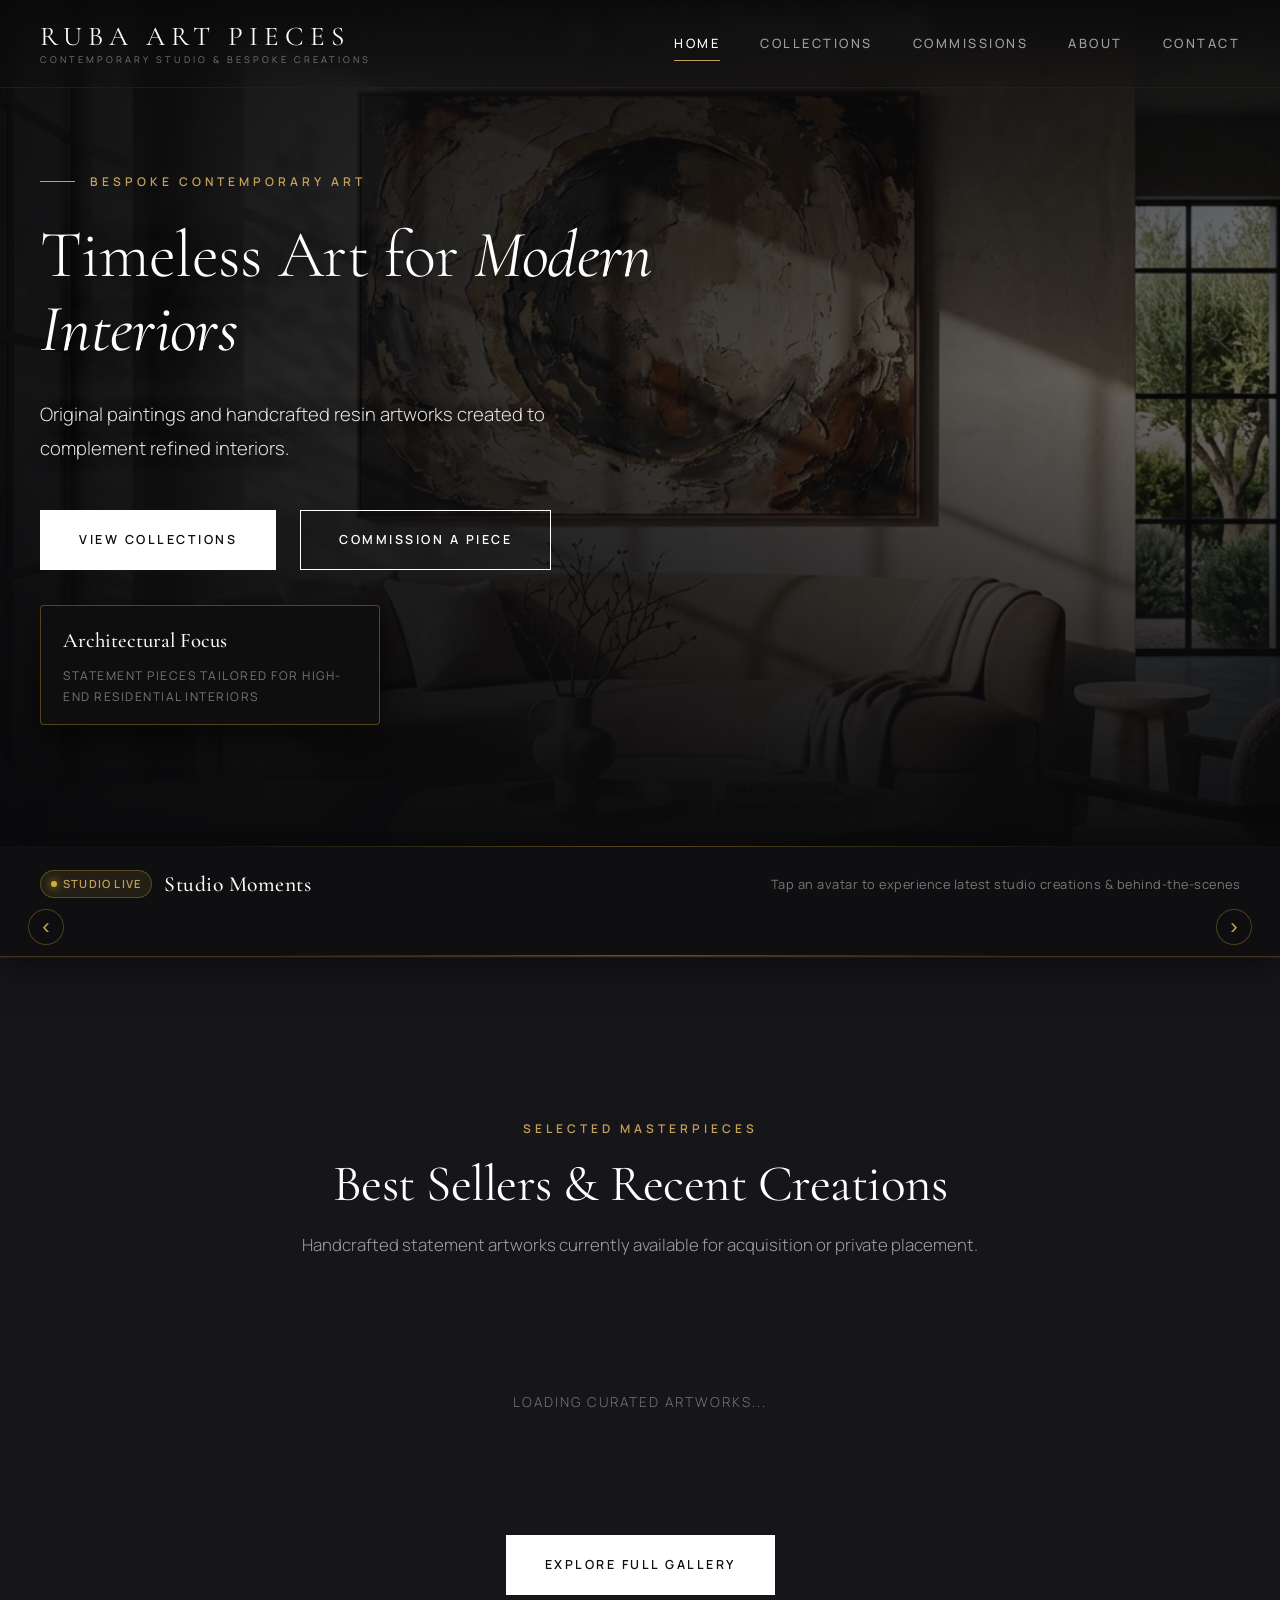
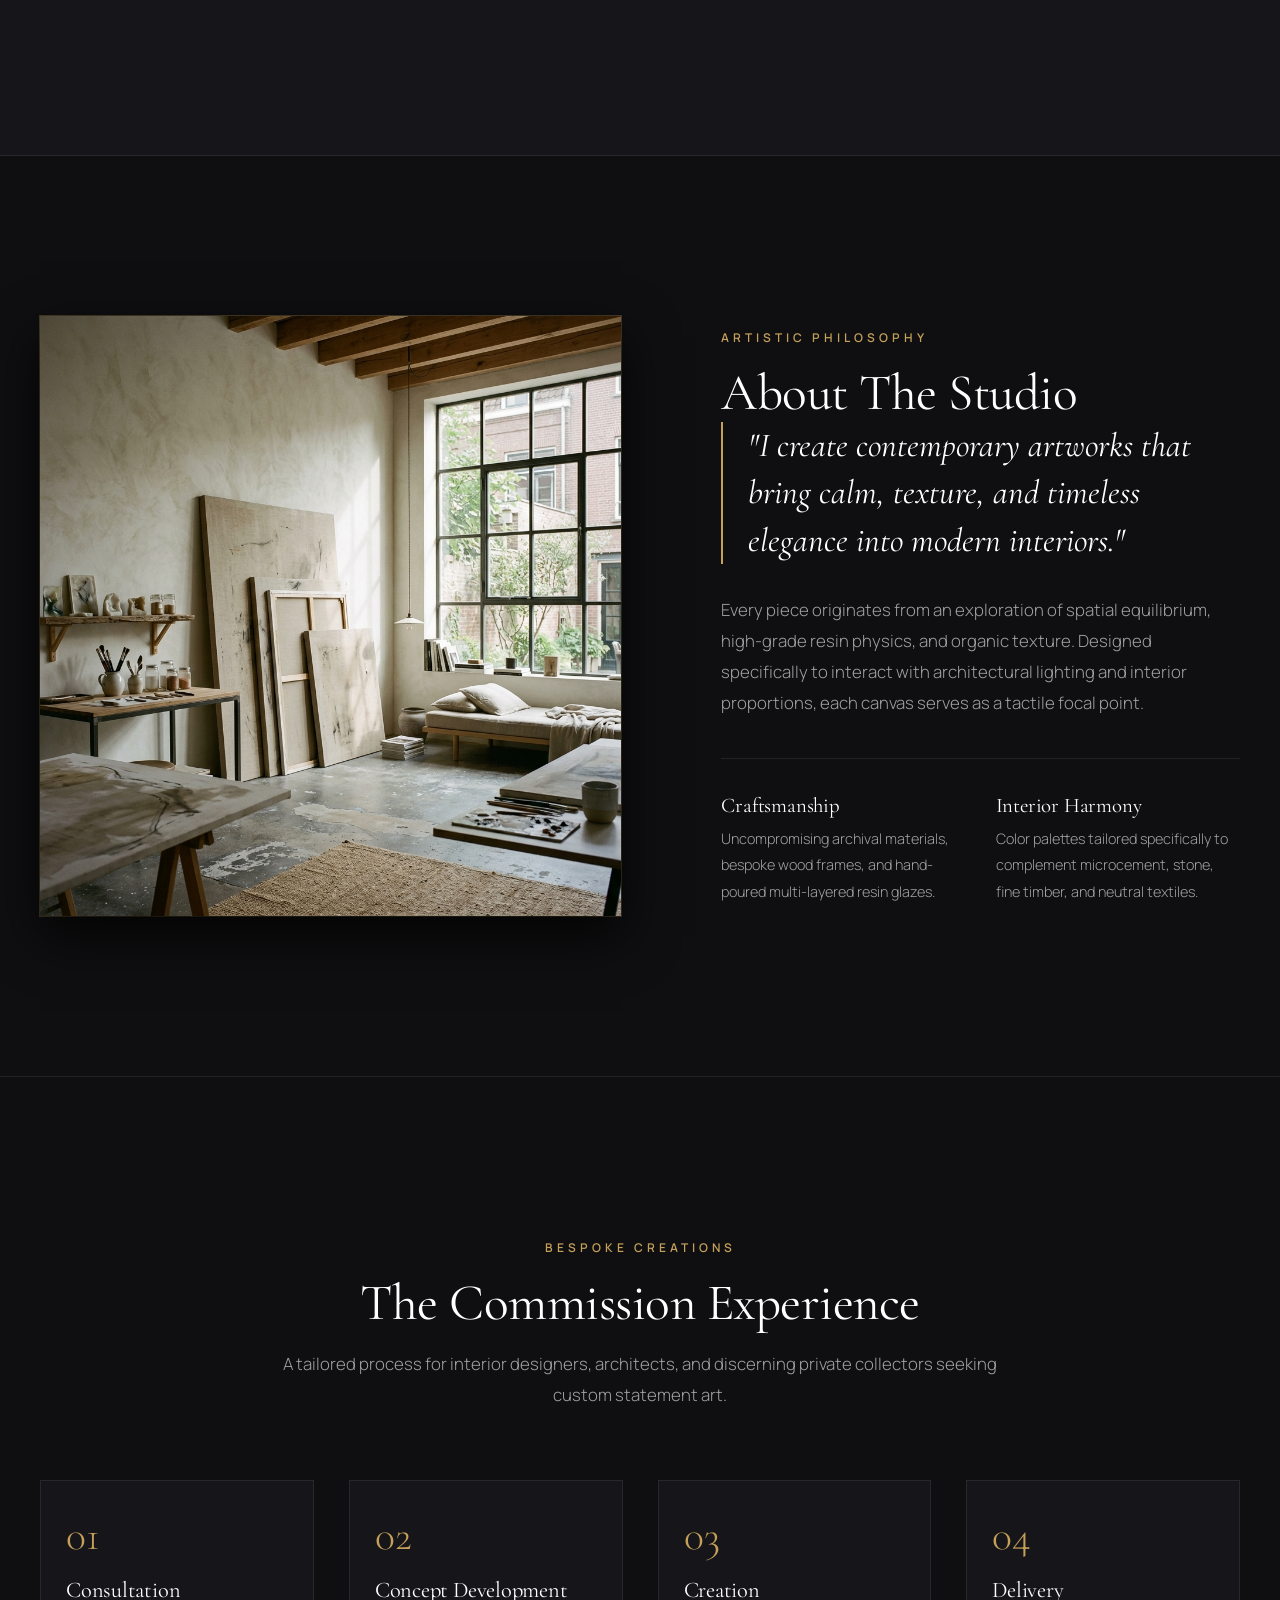
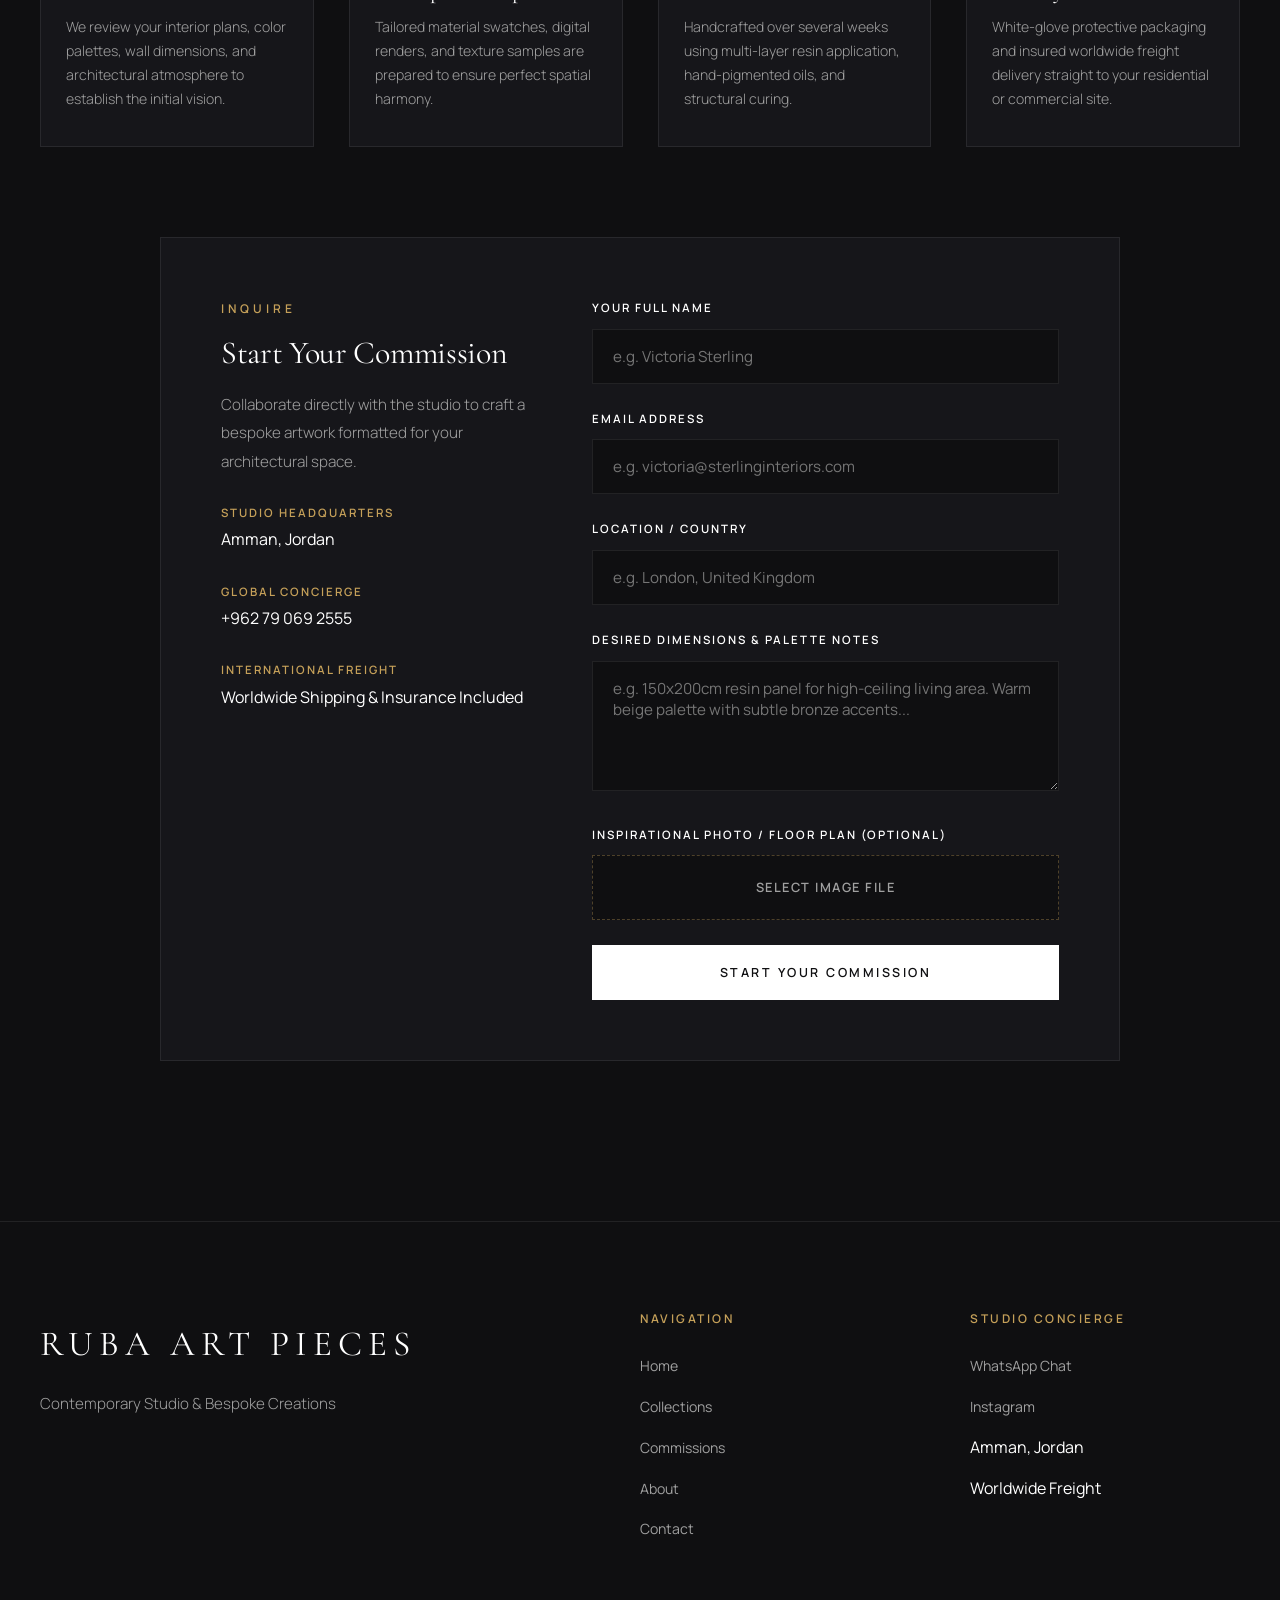
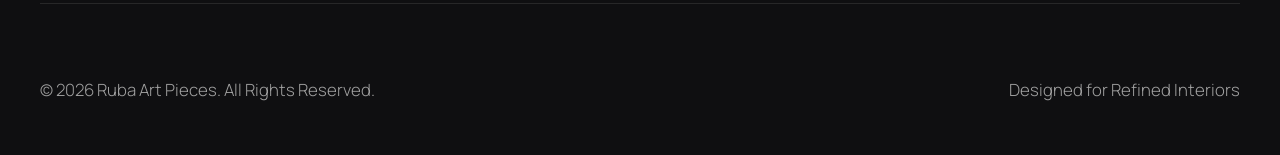
==== commit d40d18e7: "Fix hero refresh layout shift and add About Studio admin editor" ====
--- a/index.html
+++ b/index.html
@@ -10,6 +10,7 @@
     <meta name="keywords" content="luxury resin art, contemporary paintings, bespoke interior art, luxury art studio, statement artwork, architectural art">
     
     <link rel="stylesheet" href="style.css">
+    <link rel="preload" as="image" href="images/hero_luxury_interior.png">
     
     <!-- Google Fonts: Cormorant Garamond & Manrope -->
     <link rel="preconnect" href="https://fonts.googleapis.com">
@@ -23,8 +24,8 @@
     <div class="cursor-glow" id="cursor-glow"></div>
 
 
-    <!-- Sticky Transparent Luxury Header -->
-    <header class="main-header" id="header">
+    <!-- Transparent Luxury Header (Overlaid over Full-Bleed Hero) -->
+    <header class="main-header header-overlay" id="header">
         <div class="container header-container">
             <div class="header-logo" id="site-logo">
                 <a href="index.html" ondblclick="window.location.href='admin.html'; return false;">
@@ -72,7 +73,34 @@
     <div class="mobile-nav-backdrop" id="mobile-nav-backdrop" onclick="toggleMobileNav(false)"></div>
 
     <main>
-        <!-- Studio Moments (Artist Stories) Bar -->
+        <!-- Full-Bleed Merged Hero Section (rawanbags.store Style) -->
+        <section class="hero-section hero-fullbleed" id="hero">
+            <!-- Full-Bleed Artwork Background & Luxury Dark Gradient Overlay -->
+            <div class="hero-bg-wrapper">
+                <img src="images/hero_luxury_interior.png" alt="Luxury Architectural Interior with Statement Artwork" id="hero-img" class="hero-bg-img" onerror="handleHeroImageError(this)">
+                <div class="hero-bg-overlay"></div>
+            </div>
+
+            <div class="container hero-container">
+                <div class="hero-content-overlay">
+                    <span class="hero-tag" id="hero-tag">Bespoke Contemporary Art</span>
+                    <h1 class="hero-title" id="hero-title">Timeless Art for <em>Modern Interiors</em></h1>
+                    <p class="hero-description" id="hero-desc">Original paintings and handcrafted resin artworks created to complement refined interiors.</p>
+                    <div class="hero-buttons">
+                        <a href="gallery.html" class="primary-btn">View Collections</a>
+                        <a href="#commissions" class="secondary-btn">Commission a Piece</a>
+                    </div>
+                    
+                    <!-- Conditional Architectural Focus Badge (Auto-hides when empty) -->
+                    <div class="hero-badge" id="hero-badge-container">
+                        <div class="hero-badge-title" id="hero-badge-title">Architectural Focus</div>
+                        <div class="hero-badge-desc" id="hero-badge-desc">Statement pieces tailored for high-end residential interiors</div>
+                    </div>
+                </div>
+            </div>
+        </section>
+
+        <!-- Studio Moments (Artist Stories) Bar directly below Hero -->
         <section class="studio-moments-section studio-moments studio-moments-container" id="studio-moments-section">
             <div class="container">
                 <div class="stories-header">
@@ -92,33 +120,6 @@
                         <!-- Loaded dynamically -->
                     </div>
                     <button type="button" class="stories-scroll-arrow right" id="stories-scroll-right" onclick="scrollStoriesTrack(220)" aria-label="Scroll right">&#8250;</button>
-                </div>
-            </div>
-        </section>
-
-        <!-- Hero Section (~90vh view height) -->
-        <section class="hero-section" id="hero">
-            <div class="container">
-                <div class="hero-grid">
-                    <div class="hero-content">
-                        <span class="hero-tag" id="hero-tag">Bespoke Contemporary Art</span>
-                        <h1 class="hero-title" id="hero-title">Timeless Art for <em>Modern Interiors</em></h1>
-                        <p class="hero-description" id="hero-desc">Original paintings and handcrafted resin artworks created to complement refined interiors.</p>
-                        <div class="hero-buttons">
-                            <a href="gallery.html" class="primary-btn">View Collections</a>
-                            <a href="#commissions" class="secondary-btn">Commission a Piece</a>
-                        </div>
-                    </div>
-                    
-                    <div class="hero-media-wrapper">
-                        <div class="hero-media-frame">
-                            <img src="images/hero_luxury_interior.png" alt="Luxury Architectural Interior with Statement Artwork" id="hero-img" onerror="handleHeroImageError(this)">
-                        </div>
-                        <div class="hero-badge">
-                            <div class="hero-badge-title" id="hero-badge-title">Architectural Focus</div>
-                            <div class="hero-badge-desc" id="hero-badge-desc">Statement pieces tailored for high-end residential interiors</div>
-                        </div>
-                    </div>
                 </div>
             </div>
         </section>
@@ -456,9 +457,10 @@
             });
 
             // Initialize dynamic data fetches from Supabase & content hydration
+            updateHeroBadgeVisibility();
             loadHeroShowcase();
             loadStudioStories();
-            renderAboutStudio();
+            loadAboutStudio();
             loadFeaturedArtworks();
         });
 
@@ -484,6 +486,18 @@
             }
         });
 
+        // Transparent Header Scroll Transition
+        window.addEventListener('scroll', () => {
+            const header = document.getElementById('header') || document.querySelector('.main-header');
+            if (header && header.classList.contains('header-overlay')) {
+                if (window.scrollY > 60) {
+                    header.classList.add('scrolled');
+                } else {
+                    header.classList.remove('scrolled');
+                }
+            }
+        });
+
         // ─── Supabase Image URL Helper ─────────────────────────────────────────
         function resolveImageUrl(path) {
             if (!path || typeof path !== 'string') return '';
@@ -517,9 +531,49 @@
             imgEl.src = cdnFallback;
         }
 
+        // Hero showcase overlay badge visibility controller
+        function updateHeroBadgeVisibility(title, desc) {
+            const badgeContainer = document.getElementById('hero-badge-container') || document.querySelector('.hero-badge');
+            const badgeTitleEl = document.getElementById('hero-badge-title');
+            const badgeDescEl = document.getElementById('hero-badge-desc');
+
+            const cleanTitle = (title !== undefined ? title : (badgeTitleEl ? badgeTitleEl.innerText : '')).trim();
+            const cleanDesc = (desc !== undefined ? desc : (badgeDescEl ? badgeDescEl.innerText : '')).trim();
+
+            if (badgeTitleEl) {
+                badgeTitleEl.innerText = cleanTitle;
+                badgeTitleEl.style.display = cleanTitle ? '' : 'none';
+            }
+            if (badgeDescEl) {
+                badgeDescEl.innerText = cleanDesc;
+                badgeDescEl.style.display = cleanDesc ? '' : 'none';
+            }
+
+            if (badgeContainer) {
+                if (!cleanTitle && !cleanDesc) {
+                    badgeContainer.style.display = 'none';
+                    badgeContainer.classList.add('is-hidden');
+                } else {
+                    badgeContainer.style.display = '';
+                    badgeContainer.classList.remove('is-hidden');
+                }
+            }
+        }
+
         // 0. DYNAMIC HERO SHOWCASE MANAGEMENT
         async function loadHeroShowcase() {
             try {
+                // Apply locally cached configuration first to eliminate visual flicker
+                try {
+                    const localHero = localStorage.getItem('ruba_cached_hero');
+                    if (localHero) {
+                        const parsed = JSON.parse(localHero);
+                        if (parsed && (parsed.badgeTitle !== undefined || parsed.badgeDesc !== undefined)) {
+                            updateHeroBadgeVisibility(parsed.badgeTitle, parsed.badgeDesc);
+                        }
+                    }
+                } catch (e) {}
+
                 let heroData = null;
                 let settingsHero = null;
                 let artworksHero = null;
@@ -573,10 +627,18 @@
                             } catch {}
                         }
 
+                        const metaBadgeTitle = meta && meta.badgeTitle !== undefined ? meta.badgeTitle : undefined;
+                        const metaBadgeDesc = meta && meta.badgeDesc !== undefined ? meta.badgeDesc : undefined;
+                        const artBadgeTitle = artHero.price !== null && artHero.price !== undefined ? artHero.price : undefined;
+                        const artBadgeDesc = artHero.size !== null && artHero.size !== undefined ? artHero.size : undefined;
+
+                        const loadedBadgeTitle = metaBadgeTitle !== undefined ? metaBadgeTitle : (artBadgeTitle !== undefined ? artBadgeTitle : 'Architectural Focus');
+                        const loadedBadgeDesc = metaBadgeDesc !== undefined ? metaBadgeDesc : (artBadgeDesc !== undefined ? artBadgeDesc : 'Statement pieces tailored for high-end residential interiors');
+
                         artworksHero = {
                             imageUrl: artHero.image_url || meta.imageUrl,
-                            badgeTitle: artHero.price || meta.badgeTitle || 'Architectural Focus',
-                            badgeDesc: artHero.size || meta.badgeDesc || 'Statement pieces tailored for high-end residential interiors',
+                            badgeTitle: loadedBadgeTitle,
+                            badgeDesc: loadedBadgeDesc,
                             headline: artHero.name || meta.headline,
                             tagline: meta.tagline,
                             description: artHero.description || meta.description,
@@ -619,14 +681,18 @@
                 }
 
                 if (heroData) {
-                    if (heroData.badgeTitle) {
-                        const el = document.getElementById('hero-badge-title');
-                        if (el) el.innerText = heroData.badgeTitle;
-                    }
-                    if (heroData.badgeDesc) {
-                        const el = document.getElementById('hero-badge-desc');
-                        if (el) el.innerText = heroData.badgeDesc;
-                    }
+                    const bTitle = heroData.badgeTitle !== undefined ? heroData.badgeTitle : undefined;
+                    const bDesc = heroData.badgeDesc !== undefined ? heroData.badgeDesc : undefined;
+                    updateHeroBadgeVisibility(bTitle, bDesc);
+
+                    try {
+                        localStorage.setItem('ruba_cached_hero', JSON.stringify({
+                            badgeTitle: heroData.badgeTitle,
+                            badgeDesc: heroData.badgeDesc,
+                            imageUrl: heroData.imageUrl
+                        }));
+                    } catch (e) {}
+
                     if (heroData.tagline) {
                         const el = document.getElementById('hero-tag');
                         if (el) el.innerText = heroData.tagline;
@@ -639,6 +705,8 @@
                         const el = document.getElementById('hero-desc');
                         if (el) el.innerText = heroData.description;
                     }
+                } else {
+                    updateHeroBadgeVisibility();
                 }
 
             } catch (err) {
@@ -667,9 +735,10 @@
             ]
         };
 
-        function renderAboutStudio() {
+        function renderAboutStudio(customData) {
             try {
-                if (!ABOUT_STUDIO_CONTENT) return;
+                const data = customData || ABOUT_STUDIO_CONTENT;
+                if (!data) return;
                 const imgEl = document.getElementById('about-studio-img');
                 const subEl = document.getElementById('about-studio-subtitle');
                 const titleEl = document.getElementById('about-studio-title');
@@ -680,23 +749,103 @@
                 const pTitle2 = document.getElementById('about-pillar-title-2');
                 const pDesc2 = document.getElementById('about-pillar-desc-2');
 
-                if (imgEl && ABOUT_STUDIO_CONTENT.image) {
-                    imgEl.src = resolveImageUrl(ABOUT_STUDIO_CONTENT.image);
-                    if (ABOUT_STUDIO_CONTENT.imageAlt) imgEl.alt = ABOUT_STUDIO_CONTENT.imageAlt;
-                }
-                if (subEl && ABOUT_STUDIO_CONTENT.subtitle) subEl.textContent = ABOUT_STUDIO_CONTENT.subtitle;
-                if (titleEl && ABOUT_STUDIO_CONTENT.title) titleEl.textContent = ABOUT_STUDIO_CONTENT.title;
-                if (quoteEl && ABOUT_STUDIO_CONTENT.quote) quoteEl.textContent = ABOUT_STUDIO_CONTENT.quote;
-                if (descEl && ABOUT_STUDIO_CONTENT.description) descEl.textContent = ABOUT_STUDIO_CONTENT.description;
-
-                if (Array.isArray(ABOUT_STUDIO_CONTENT.pillars)) {
-                    if (pTitle1 && ABOUT_STUDIO_CONTENT.pillars[0]?.title) pTitle1.textContent = ABOUT_STUDIO_CONTENT.pillars[0].title;
-                    if (pDesc1 && ABOUT_STUDIO_CONTENT.pillars[0]?.desc) pDesc1.textContent = ABOUT_STUDIO_CONTENT.pillars[0].desc;
-                    if (pTitle2 && ABOUT_STUDIO_CONTENT.pillars[1]?.title) pTitle2.textContent = ABOUT_STUDIO_CONTENT.pillars[1].title;
-                    if (pDesc2 && ABOUT_STUDIO_CONTENT.pillars[1]?.desc) pDesc2.textContent = ABOUT_STUDIO_CONTENT.pillars[1].desc;
-                }
+                if (imgEl && data.image) {
+                    imgEl.src = resolveImageUrl(data.image);
+                    if (data.imageAlt) imgEl.alt = data.imageAlt;
+                }
+                if (subEl && data.subtitle) subEl.textContent = data.subtitle;
+                if (titleEl && data.title) titleEl.textContent = data.title;
+                if (quoteEl && data.quote) quoteEl.textContent = data.quote;
+                if (descEl && data.description) descEl.textContent = data.description;
+
+                const p1T = data.pillarTitle1 || (Array.isArray(data.pillars) ? data.pillars[0]?.title : null);
+                const p1D = data.pillarDesc1 || (Array.isArray(data.pillars) ? data.pillars[0]?.desc : null);
+                const p2T = data.pillarTitle2 || (Array.isArray(data.pillars) ? data.pillars[1]?.title : null);
+                const p2D = data.pillarDesc2 || (Array.isArray(data.pillars) ? data.pillars[1]?.desc : null);
+
+                if (pTitle1 && p1T) pTitle1.textContent = p1T;
+                if (pDesc1 && p1D) pDesc1.textContent = p1D;
+                if (pTitle2 && p2T) pTitle2.textContent = p2T;
+                if (pDesc2 && p2D) pDesc2.textContent = p2D;
             } catch (err) {
                 console.warn('About Studio content hydration note:', err);
+            }
+        }
+
+        async function loadAboutStudio() {
+            // 1. Immediately hydrate with locally cached about data if present
+            try {
+                const cached = localStorage.getItem('ruba_cached_about');
+                if (cached) {
+                    const parsed = JSON.parse(cached);
+                    if (parsed) renderAboutStudio(parsed);
+                } else {
+                    renderAboutStudio(ABOUT_STUDIO_CONTENT);
+                }
+            } catch (e) {
+                renderAboutStudio(ABOUT_STUDIO_CONTENT);
+            }
+
+            // 2. Query Supabase for custom edits
+            try {
+                let aboutData = null;
+
+                // Check site_settings table
+                try {
+                    const { data: row, error: setErr } = await db
+                        .from('site_settings')
+                        .select('value')
+                        .eq('key', 'about_studio')
+                        .maybeSingle();
+
+                    if (!setErr && row && row.value) {
+                        aboutData = typeof row.value === 'string' ? JSON.parse(row.value) : row.value;
+                    }
+                } catch (e) {}
+
+                // Check artworks table fallback
+                if (!aboutData) {
+                    try {
+                        const { data: artAbout } = await db
+                            .from('artworks')
+                            .select('*')
+                            .eq('category', 'about_studio')
+                            .limit(1)
+                            .maybeSingle();
+
+                        if (artAbout) {
+                            let meta = {};
+                            if (artAbout.secondary_images) {
+                                try {
+                                    meta = typeof artAbout.secondary_images === 'string'
+                                        ? JSON.parse(artAbout.secondary_images)
+                                        : (Array.isArray(artAbout.secondary_images) ? (typeof artAbout.secondary_images[0] === 'string' ? JSON.parse(artAbout.secondary_images[0]) : artAbout.secondary_images[0]) : {});
+                                } catch {}
+                            }
+                            aboutData = {
+                                image: artAbout.image_url || meta.image || 'images/artist_studio_atwork.png',
+                                subtitle: artAbout.price || meta.subtitle || 'Artistic Philosophy',
+                                title: artAbout.name || meta.title || 'About The Studio',
+                                quote: artAbout.size || meta.quote || '"I create contemporary artworks that bring calm, texture, and timeless elegance into modern interiors."',
+                                description: artAbout.description || meta.description || 'Every piece originates from an exploration of spatial equilibrium, high-grade resin physics, and organic texture.',
+                                pillarTitle1: meta.pillarTitle1 || meta.pillars?.[0]?.title || 'Craftsmanship',
+                                pillarDesc1: meta.pillarDesc1 || meta.pillars?.[0]?.desc || 'Uncompromising archival materials, bespoke wood frames, and hand-poured multi-layered resin glazes.',
+                                pillarTitle2: meta.pillarTitle2 || meta.pillars?.[1]?.title || 'Interior Harmony',
+                                pillarDesc2: meta.pillarDesc2 || meta.pillars?.[1]?.desc || 'Color palettes tailored specifically to complement microcement, stone, fine timber, and neutral textiles.',
+                                updated_at: artAbout.created_at || meta.updated_at
+                            };
+                        }
+                    } catch (e) {}
+                }
+
+                if (aboutData) {
+                    renderAboutStudio(aboutData);
+                    try {
+                        localStorage.setItem('ruba_cached_about', JSON.stringify(aboutData));
+                    } catch (e) {}
+                }
+            } catch (err) {
+                console.warn('loadAboutStudio fetch note:', err);
             }
         }
 
@@ -839,7 +988,7 @@
             if (!track) return;
 
             try {
-                let stories = [];
+                let supabaseStories = [];
                 try {
                     const nowIso = new Date().toISOString();
                     const { data, error } = await db
@@ -848,18 +997,44 @@
                         .or(`expires_at.is.null,expires_at.gt.${nowIso}`)
                         .order('created_at', { ascending: false });
 
-                    if (!error && data && data.length > 0) {
-                        stories = data;
+                    if (!error && Array.isArray(data)) {
+                        supabaseStories = data;
                     }
                 } catch (queryErr) {
                     console.warn('[Studio Stories] Database note:', queryErr);
                 }
 
-                if (stories.length === 0) {
-                    stories = DEFAULT_STUDIO_STORIES;
-                }
-
-                currentStudioStories = stories;
+                // Fallback check from studio_moments if studio_stories is empty
+                if (supabaseStories.length === 0) {
+                    try {
+                        const { data: momData } = await db
+                            .from('studio_moments')
+                            .select('*')
+                            .order('created_at', { ascending: false });
+                        if (momData && momData.length > 0) {
+                            supabaseStories = momData.map(m => ({
+                                id: m.id,
+                                title: m.title || 'Studio Story',
+                                media_url: m.image_url,
+                                link_url: m.caption && m.caption.startsWith('http') ? m.caption : null,
+                                created_at: m.created_at
+                            }));
+                        }
+                    } catch (e) {}
+                }
+
+                // MERGE LOGIC: Newly published Supabase stories first, followed by curated default stories
+                const storyMap = new Map();
+                (supabaseStories || []).forEach(story => {
+                    if (story && story.id) storyMap.set(story.id, story);
+                });
+                (DEFAULT_STUDIO_STORIES || []).forEach(story => {
+                    if (story && story.id && !storyMap.has(story.id)) {
+                        storyMap.set(story.id, story);
+                    }
+                });
+
+                currentStudioStories = Array.from(storyMap.values());
                 renderStoriesBar(currentStudioStories);
 
             } catch (err) {
--- a/style.css
+++ b/style.css
@@ -184,6 +184,29 @@
     transition: var(--transition-smooth);
 }
 
+.main-header.header-overlay {
+    position: absolute;
+    top: 0;
+    left: 0;
+    width: 100%;
+    z-index: 1000;
+    background: linear-gradient(180deg, rgba(10, 10, 12, 0.88) 0%, rgba(10, 10, 12, 0.35) 60%, transparent 100%);
+    border-bottom: 1px solid rgba(255, 255, 255, 0.08);
+    backdrop-filter: blur(8px);
+    -webkit-backdrop-filter: blur(8px);
+    transition: background 0.35s ease, padding 0.35s ease, box-shadow 0.35s ease;
+}
+
+.main-header.header-overlay.scrolled {
+    position: fixed;
+    background: rgba(15, 15, 17, 0.96);
+    backdrop-filter: blur(20px);
+    -webkit-backdrop-filter: blur(20px);
+    border-bottom: 1px solid var(--border-subtle);
+    padding: 16px 0;
+    box-shadow: 0 10px 30px rgba(0, 0, 0, 0.6);
+}
+
 .main-header .container {
     display: flex;
     align-items: center;
@@ -522,6 +545,87 @@
     overflow: hidden;
 }
 
+/* Full-Bleed Merged Hero Section (Like rawanbags.store) */
+.hero-section.hero-fullbleed {
+    position: relative;
+    width: 100%;
+    min-height: 88vh;
+    height: 94vh;
+    max-height: 1080px;
+    display: flex;
+    align-items: center;
+    padding: 130px 0 80px;
+    overflow: hidden;
+    background-color: var(--bg-primary);
+}
+
+.hero-bg-wrapper {
+    position: absolute;
+    top: 0;
+    left: 0;
+    width: 100%;
+    height: 100%;
+    z-index: 1;
+    overflow: hidden;
+    background-color: #0f0f0f;
+}
+
+.hero-bg-img {
+    width: 100%;
+    height: 100%;
+    object-fit: cover;
+    object-position: center;
+    transform: scale(1.02);
+    transition: transform 1.5s var(--ease-editorial);
+}
+
+.hero-bg-overlay {
+    position: absolute;
+    top: 0;
+    left: 0;
+    width: 100%;
+    height: 100%;
+    background: 
+        linear-gradient(to right, rgba(10, 10, 12, 0.94) 0%, rgba(10, 10, 12, 0.72) 48%, rgba(10, 10, 12, 0.35) 100%),
+        linear-gradient(to top, rgba(10, 10, 12, 0.96) 0%, rgba(10, 10, 12, 0.25) 55%, rgba(10, 10, 12, 0.6) 100%);
+    pointer-events: none;
+}
+
+.hero-container {
+    position: relative;
+    z-index: 2;
+    width: 100%;
+}
+
+.hero-content-overlay {
+    max-width: 680px;
+    animation: fadeIn 1.2s cubic-bezier(0.16, 1, 0.3, 1) both;
+}
+
+.hero-content-overlay .hero-title {
+    text-shadow: 0 4px 30px rgba(0, 0, 0, 0.85);
+}
+
+.hero-content-overlay .hero-description {
+    text-shadow: 0 2px 15px rgba(0, 0, 0, 0.85);
+    color: rgba(245, 245, 247, 0.92);
+}
+
+.hero-content-overlay .hero-badge {
+    position: relative;
+    bottom: auto;
+    left: auto;
+    margin-top: 35px;
+    background: rgba(15, 15, 17, 0.88);
+    backdrop-filter: blur(16px);
+    -webkit-backdrop-filter: blur(16px);
+    border: 1px solid rgba(212, 175, 55, 0.35);
+    border-radius: 4px;
+    padding: 16px 22px;
+    box-shadow: 0 15px 35px rgba(0, 0, 0, 0.6);
+    max-width: 340px;
+}
+
 .hero-grid {
     display: grid;
     grid-template-columns: 1fr 1.1fr;
@@ -633,6 +737,16 @@
     border: 1px solid var(--border-subtle);
     max-width: 260px;
     box-shadow: 0 20px 40px rgba(0, 0, 0, 0.06);
+}
+
+.hero-badge[hidden],
+.hero-badge.is-hidden {
+    display: none !important;
+}
+
+.hero-badge-title:empty,
+.hero-badge-desc:empty {
+    display: none !important;
 }
 
 .hero-badge-title {
@@ -1556,18 +1670,85 @@
         display: flex;
     }
 
-    /* 2. Hero Section & Mobile Layout */
+    /* 2. Full-Bleed Merged Hero Section Mobile */
+    .main-header.header-overlay {
+        padding: 16px 0;
+    }
+
+    .hero-section.hero-fullbleed {
+        min-height: 85vh;
+        height: auto;
+        padding: 125px 0 60px;
+        align-items: flex-end;
+    }
+
+    .hero-bg-overlay {
+        background: 
+            linear-gradient(to top, rgba(10, 10, 12, 0.98) 0%, rgba(10, 10, 12, 0.75) 55%, rgba(10, 10, 12, 0.45) 100%);
+    }
+
+    .hero-content-overlay {
+        max-width: 100%;
+    }
+
+    .hero-content-overlay .hero-tag {
+        font-size: 0.68rem;
+        letter-spacing: 2px;
+        margin-bottom: 14px;
+        gap: 8px;
+        white-space: normal;
+        line-height: 1.4;
+    }
+
+    .hero-content-overlay .hero-title {
+        font-size: clamp(2.3rem, 8.5vw, 3.4rem);
+        margin-bottom: 16px;
+        line-height: 1.15;
+    }
+
+    .hero-content-overlay .hero-description {
+        font-size: 0.96rem;
+        margin-bottom: 25px;
+        line-height: 1.6;
+    }
+
+    .hero-content-overlay .hero-buttons {
+        flex-direction: column;
+        width: 100%;
+        gap: 12px;
+    }
+
+    .hero-content-overlay .hero-buttons a,
+    .hero-content-overlay .hero-buttons .primary-btn,
+    .hero-content-overlay .hero-buttons .secondary-btn {
+        width: 100%;
+        text-align: center;
+        padding: 14px 20px;
+        font-size: 0.82rem;
+        letter-spacing: 1.5px;
+    }
+
+    .hero-content-overlay .hero-badge {
+        margin-top: 25px;
+        margin-left: 0;
+        margin-right: 0;
+        max-width: 100%;
+        padding: 14px 18px;
+    }
+
     .hero-section {
         min-height: auto;
         padding: 25px 0 60px;
     }
 
     .hero-grid {
-        grid-template-columns: 1fr;
+        display: flex;
+        flex-direction: column-reverse;
         gap: 32px;
     }
 
     .hero-content {
+        order: 1;
         padding-right: 0;
     }
 
@@ -1614,14 +1795,31 @@
     }
 
     .hero-media-wrapper {
+        order: -1;
         width: 100%;
-        margin-top: 10px;
+        margin-top: 0;
+        margin-bottom: 8px;
     }
 
     .hero-media-frame {
-        height: 360px;
-        max-height: 55vh;
+        width: 100%;
+        height: auto;
+        max-height: none;
         border-radius: 4px;
+        background: transparent;
+        box-shadow: none;
+        display: flex;
+        align-items: center;
+        justify-content: center;
+    }
+
+    .hero-media-frame img {
+        width: 100%;
+        height: auto;
+        max-height: 70vh;
+        object-fit: contain;
+        border-radius: 4px;
+        box-shadow: 0 15px 35px rgba(0, 0, 0, 0.7), 0 0 0 1px rgba(197, 160, 89, 0.3);
     }
 
     .hero-badge {
@@ -2936,7 +3134,13 @@
         display: none;
     }
     .hero-media-frame {
-        height: 300px;
+        height: auto;
+    }
+    .hero-media-frame img {
+        width: 100%;
+        height: auto;
+        max-height: 65vh;
+        object-fit: contain;
     }
     .hero-badge {
         margin-left: 8px;
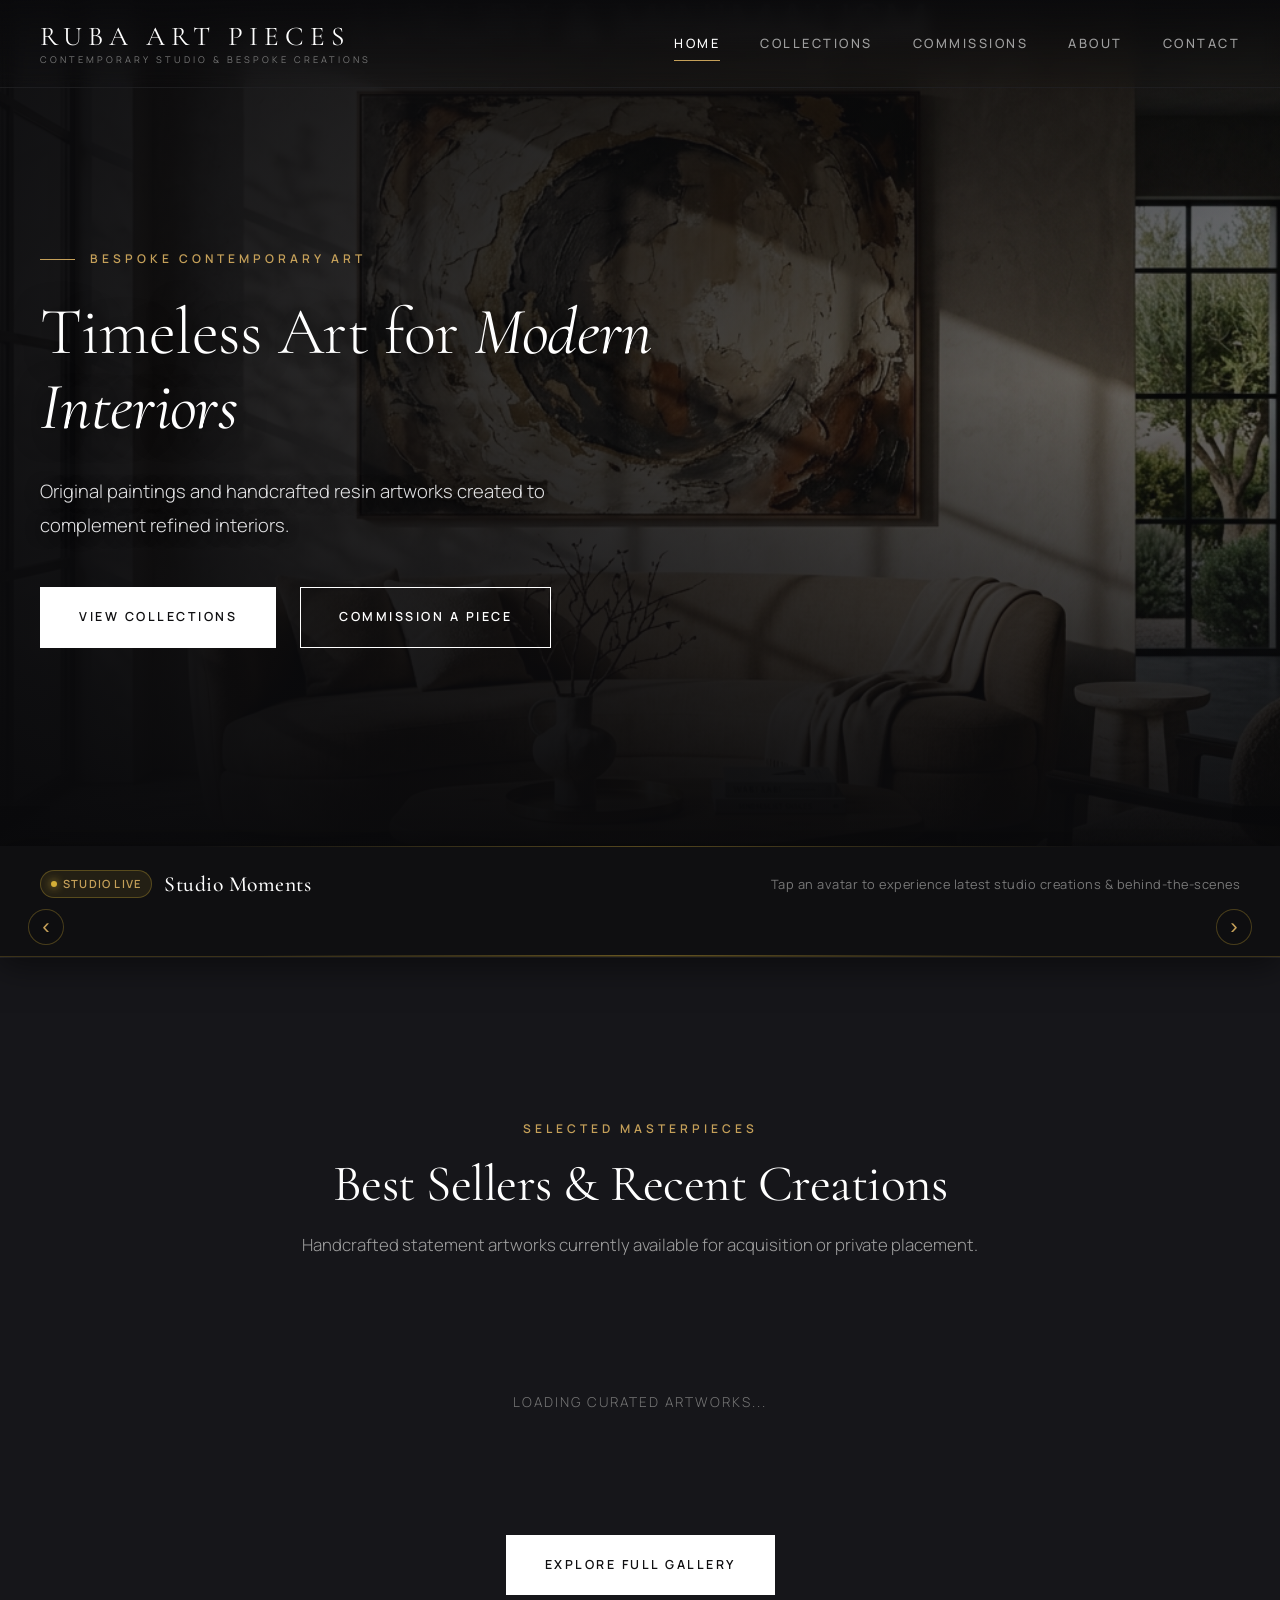
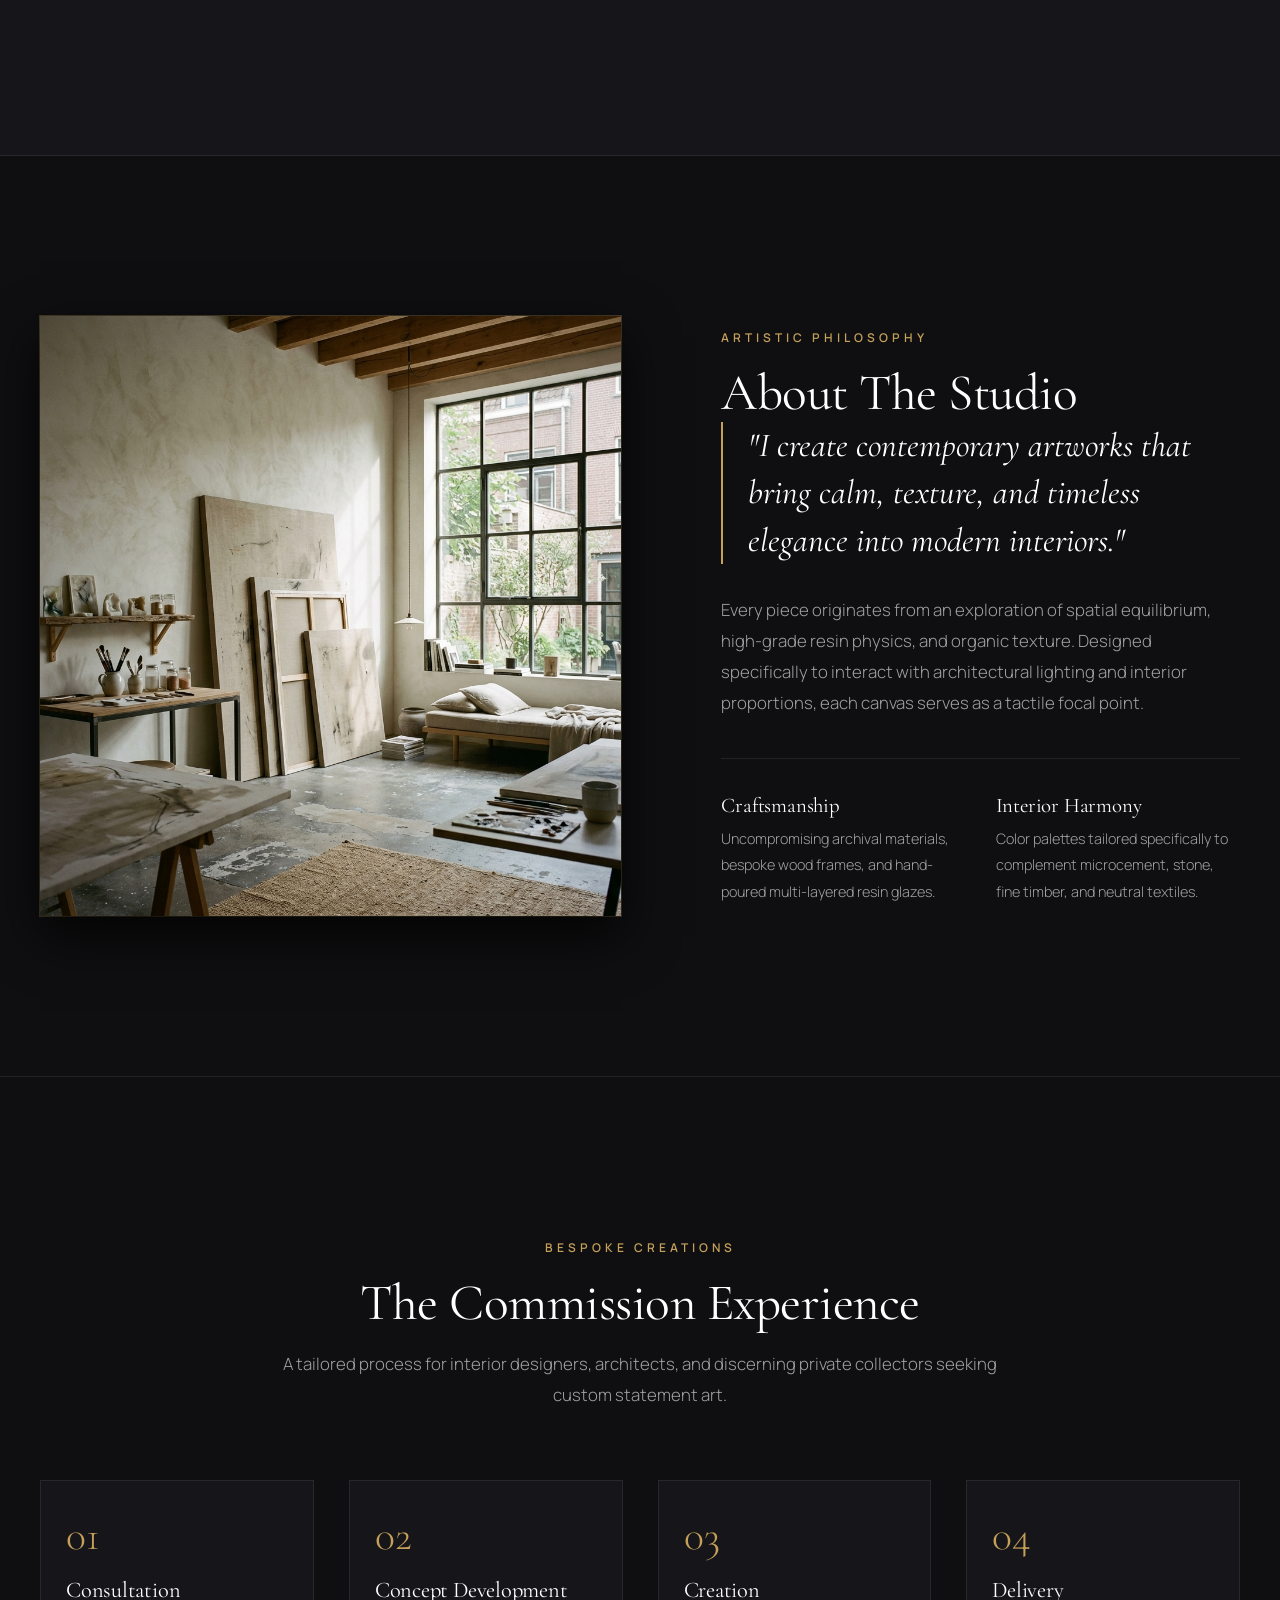
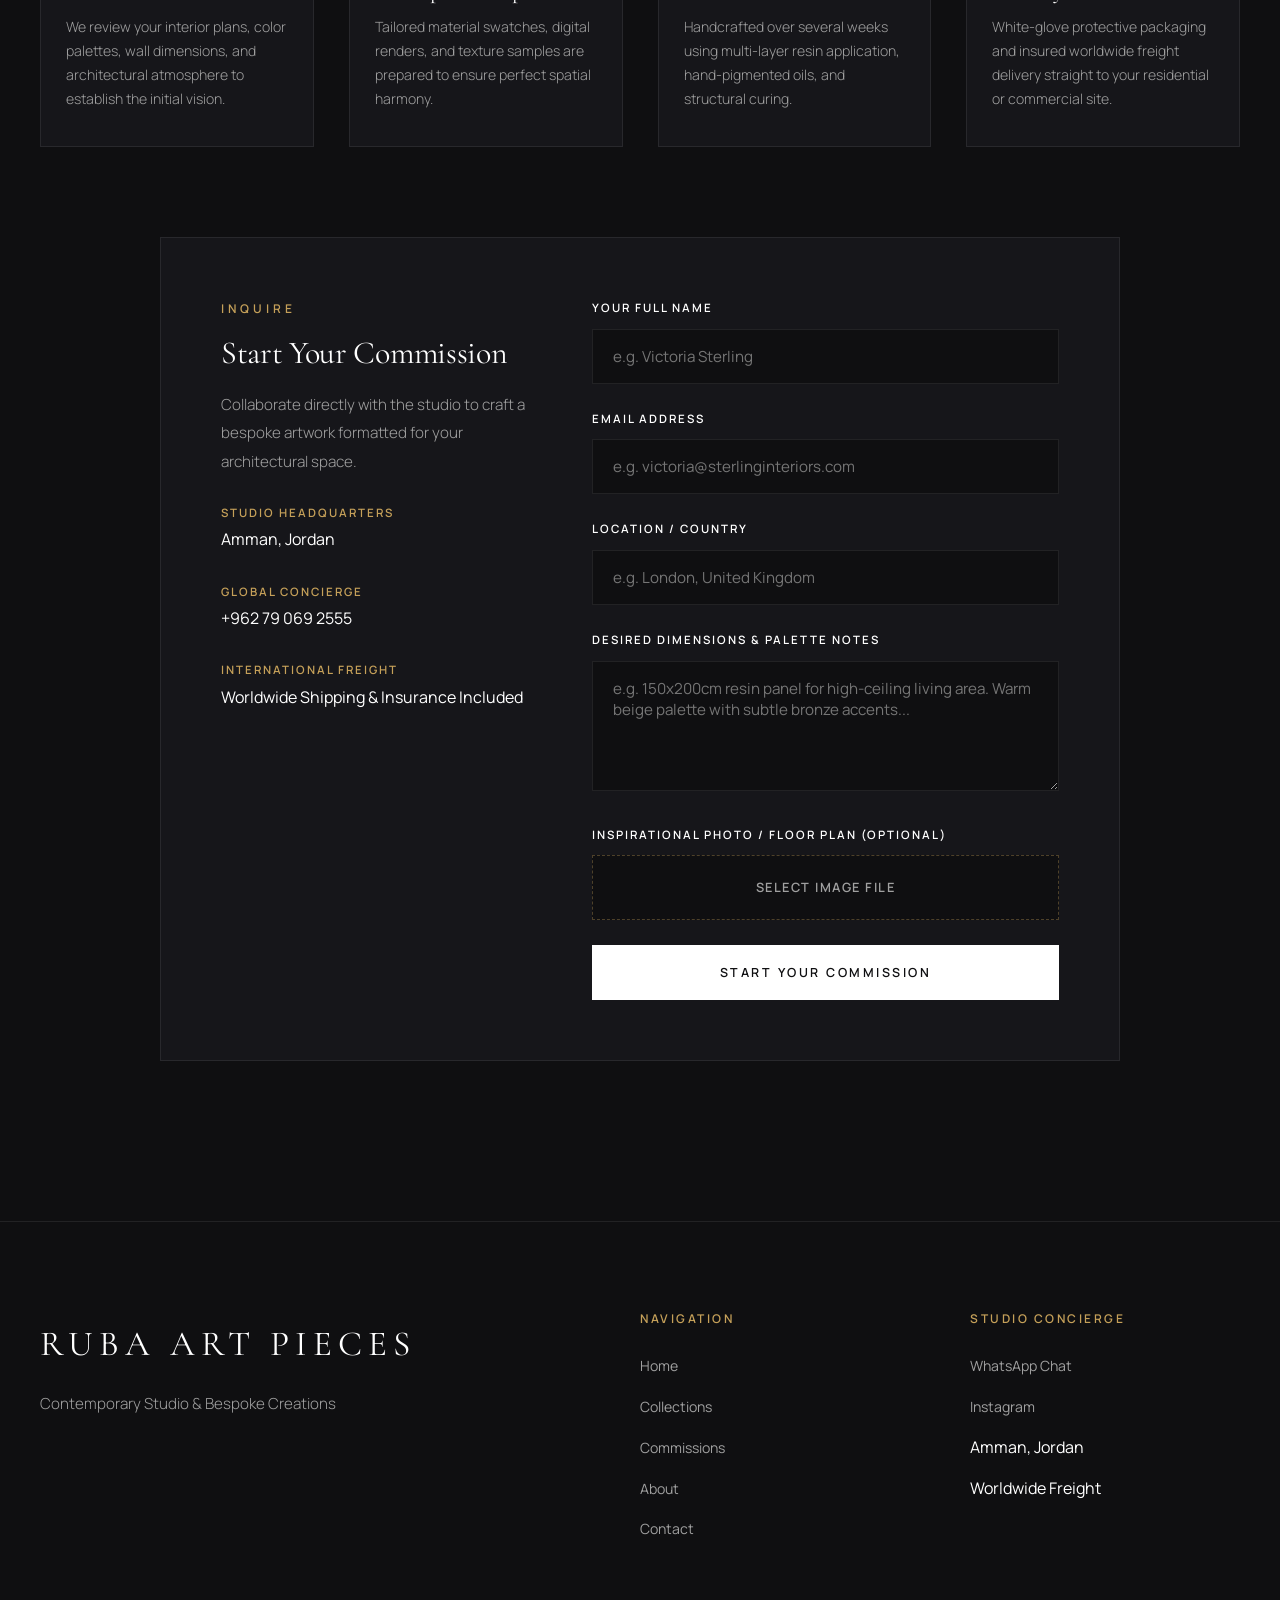
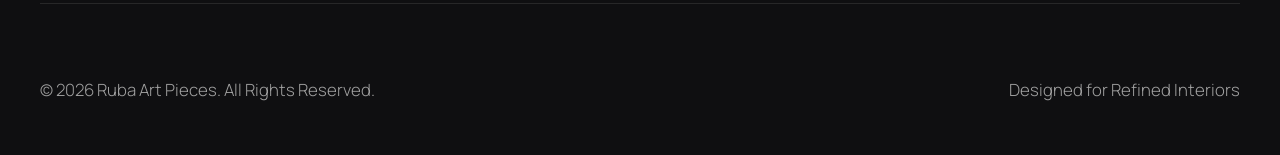
==== commit 7e0cc718: "Remove studio moments and polish layout updates" ====
--- a/index.html
+++ b/index.html
@@ -91,10 +91,10 @@
                         <a href="#commissions" class="secondary-btn">Commission a Piece</a>
                     </div>
                     
-                    <!-- Conditional Architectural Focus Badge (Auto-hides when empty) -->
-                    <div class="hero-badge" id="hero-badge-container">
-                        <div class="hero-badge-title" id="hero-badge-title">Architectural Focus</div>
-                        <div class="hero-badge-desc" id="hero-badge-desc">Statement pieces tailored for high-end residential interiors</div>
+                    <!-- Conditional Badge (auto-hides when both fields are empty) -->
+                    <div class="hero-badge" id="hero-badge-container" style="display:none;">
+                        <div class="hero-badge-title" id="hero-badge-title"></div>
+                        <div class="hero-badge-desc" id="hero-badge-desc"></div>
                     </div>
                 </div>
             </div>
@@ -537,8 +537,8 @@
             const badgeTitleEl = document.getElementById('hero-badge-title');
             const badgeDescEl = document.getElementById('hero-badge-desc');
 
-            const cleanTitle = (title !== undefined ? title : (badgeTitleEl ? badgeTitleEl.innerText : '')).trim();
-            const cleanDesc = (desc !== undefined ? desc : (badgeDescEl ? badgeDescEl.innerText : '')).trim();
+            const cleanTitle = (title !== undefined && title !== null ? String(title) : (badgeTitleEl ? badgeTitleEl.innerText : '')).trim();
+            const cleanDesc = (desc !== undefined && desc !== null ? String(desc) : (badgeDescEl ? badgeDescEl.innerText : '')).trim();
 
             if (badgeTitleEl) {
                 badgeTitleEl.innerText = cleanTitle;
@@ -632,8 +632,8 @@
                         const artBadgeTitle = artHero.price !== null && artHero.price !== undefined ? artHero.price : undefined;
                         const artBadgeDesc = artHero.size !== null && artHero.size !== undefined ? artHero.size : undefined;
 
-                        const loadedBadgeTitle = metaBadgeTitle !== undefined ? metaBadgeTitle : (artBadgeTitle !== undefined ? artBadgeTitle : 'Architectural Focus');
-                        const loadedBadgeDesc = metaBadgeDesc !== undefined ? metaBadgeDesc : (artBadgeDesc !== undefined ? artBadgeDesc : 'Statement pieces tailored for high-end residential interiors');
+                        const loadedBadgeTitle = metaBadgeTitle !== undefined ? metaBadgeTitle : (artBadgeTitle !== undefined ? artBadgeTitle : '');
+                        const loadedBadgeDesc = metaBadgeDesc !== undefined ? metaBadgeDesc : (artBadgeDesc !== undefined ? artBadgeDesc : '');
 
                         artworksHero = {
                             imageUrl: artHero.image_url || meta.imageUrl,
@@ -927,47 +927,9 @@
                 `;
             }
         }
-
         // ─────────────────────────────────────────────────────────────
         // 2B. STUDIO MOMENTS (ARTIST STORIES) SYSTEM & FULLSCREEN VIEWER
         // ─────────────────────────────────────────────────────────────
-        const DEFAULT_STUDIO_STORIES = [
-            {
-                id: 'def-story-1',
-                title: 'Atelier Motion',
-                media_url: 'images/VID-20250920-WA0016.mp4',
-                link_url: 'https://wa.me/962790692555?text=Hello%20Ruba,%20I%20am%20inquiring%20about%20your%20Atelier%20Motion%20process.',
-                created_at: new Date().toISOString()
-            },
-            {
-                id: 'def-story-2',
-                title: 'Golden Shadows',
-                media_url: 'images/collection_golden_shadows.png',
-                link_url: 'https://wa.me/962790692555?text=Hello%20Ruba,%20I%20am%20inquiring%20about%20the%20Golden%20Shadows%20piece.',
-                created_at: new Date().toISOString()
-            },
-            {
-                id: 'def-story-3',
-                title: 'Private Placement',
-                media_url: 'images/hero_luxury_interior.png',
-                link_url: 'https://wa.me/962790692555?text=Hello%20Ruba,%20I%20saw%20the%20Private%20Placement%20interior%20installation.',
-                created_at: new Date().toISOString()
-            },
-            {
-                id: 'def-story-4',
-                title: 'Nocturne Noir',
-                media_url: 'images/collection_black.png',
-                link_url: 'https://wa.me/962790692555?text=Hello%20Ruba,%20I%20am%20interested%20in%20the%20Nocturne%20Noir%20artwork.',
-                created_at: new Date().toISOString()
-            },
-            {
-                id: 'def-story-5',
-                title: 'Mineral Glaze',
-                media_url: 'images/collection_earth_stone.png',
-                link_url: 'https://wa.me/962790692555?text=Hello%20Ruba,%20I%20would%20like%20to%20know%20more%20about%20the%20Mineral%20Glaze%20study.',
-                created_at: new Date().toISOString()
-            }
-        ];
 
         let currentStudioStories = [];
         let activeStoryIndex = 0;
@@ -984,65 +946,67 @@
         }
 
         async function loadStudioStories() {
-            const track = document.getElementById('stories-track');
-            if (!track) return;
-
-            try {
-                let supabaseStories = [];
-                try {
-                    const nowIso = new Date().toISOString();
-                    const { data, error } = await db
-                        .from('studio_stories')
-                        .select('*')
-                        .or(`expires_at.is.null,expires_at.gt.${nowIso}`)
-                        .order('created_at', { ascending: false });
-
-                    if (!error && Array.isArray(data)) {
-                        supabaseStories = data;
-                    }
-                } catch (queryErr) {
-                    console.warn('[Studio Stories] Database note:', queryErr);
-                }
-
-                // Fallback check from studio_moments if studio_stories is empty
-                if (supabaseStories.length === 0) {
-                    try {
-                        const { data: momData } = await db
-                            .from('studio_moments')
-                            .select('*')
-                            .order('created_at', { ascending: false });
-                        if (momData && momData.length > 0) {
-                            supabaseStories = momData.map(m => ({
-                                id: m.id,
-                                title: m.title || 'Studio Story',
-                                media_url: m.image_url,
-                                link_url: m.caption && m.caption.startsWith('http') ? m.caption : null,
-                                created_at: m.created_at
-                            }));
-                        }
-                    } catch (e) {}
-                }
-
-                // MERGE LOGIC: Newly published Supabase stories first, followed by curated default stories
-                const storyMap = new Map();
-                (supabaseStories || []).forEach(story => {
-                    if (story && story.id) storyMap.set(story.id, story);
-                });
-                (DEFAULT_STUDIO_STORIES || []).forEach(story => {
-                    if (story && story.id && !storyMap.has(story.id)) {
-                        storyMap.set(story.id, story);
-                    }
-                });
-
-                currentStudioStories = Array.from(storyMap.values());
-                renderStoriesBar(currentStudioStories);
-
-            } catch (err) {
-                console.error('[Studio Stories] Error loading stories:', err);
-                currentStudioStories = DEFAULT_STUDIO_STORIES;
-                renderStoriesBar(currentStudioStories);
-            }
-        }
+    const track = document.getElementById('stories-track');
+    const section = document.getElementById('studio-moments-section');
+    if (!track) return;
+
+    let stories = [];
+    const nowIso = new Date().toISOString();
+
+    // 1. Main table
+    try {
+        const { data, error } = await db
+            .from('studio_stories')
+            .select('*')
+            .or(`expires_at.is.null,expires_at.gt.${nowIso}`)
+            .order('created_at', { ascending: false });
+        if (!error && data && data.length > 0) stories = data;
+    } catch (e) { console.warn('[Studio Stories] studio_stories:', e); }
+
+    // 2. Fallback table
+    if (stories.length === 0) {
+        try {
+            const { data } = await db.from('studio_moments').select('*').order('created_at', { ascending: false });
+            if (data && data.length > 0) {
+                stories = data.map(m => ({
+                    id: m.id,
+                    title: m.title || 'Studio Story',
+                    media_url: m.image_url,
+                    link_url: m.caption && m.caption.startsWith('http') ? m.caption : null,
+                    created_at: m.created_at
+                }));
+            }
+        } catch (e) {}
+    }
+
+    // 3. Last fallback: artworks table, category studio-moments
+    if (stories.length === 0) {
+        try {
+            const { data } = await db.from('artworks').select('*')
+                .in('category', ['studio-moments', 'studio_moments'])
+                .order('created_at', { ascending: false });
+            if (data && data.length > 0) {
+                stories = data.map(a => ({
+                    id: a.id,
+                    title: a.name || 'Studio Story',
+                    media_url: a.image_url,
+                    link_url: a.price && String(a.price).startsWith('http') ? a.price : null,
+                    created_at: a.created_at
+                }));
+            }
+        } catch (e) {}
+    }
+
+    currentStudioStories = stories;
+
+    // No stories: hide the entire Studio Moments section (no defaults)
+    if (stories.length === 0) {
+        if (section) section.style.display = 'none';
+        return;
+    }
+    if (section) section.style.display = '';
+    renderStoriesBar(stories);
+}
 
         function renderStoriesBar(stories) {
             const track = document.getElementById('stories-track');
--- a/style.css
+++ b/style.css
@@ -739,8 +739,17 @@
     box-shadow: 0 20px 40px rgba(0, 0, 0, 0.06);
 }
 
+.hero-badge:empty,
+.hero-overlay-box:empty,
 .hero-badge[hidden],
-.hero-badge.is-hidden {
+.hero-badge.is-hidden,
+.hero-content-overlay .hero-badge.is-hidden,
+.hero-badge[style*="display: none"],
+.hero-badge[style*="display:none"],
+.hero-content-overlay .hero-badge[style*="display: none"],
+.hero-content-overlay .hero-badge[style*="display:none"],
+.hero-overlay-box[hidden],
+.hero-overlay-box.is-hidden {
     display: none !important;
 }
 
@@ -1701,9 +1710,10 @@
     }
 
     .hero-content-overlay .hero-title {
-        font-size: clamp(2.3rem, 8.5vw, 3.4rem);
-        margin-bottom: 16px;
-        line-height: 1.15;
+        font-size: clamp(1.85rem, 6.8vw, 2.35rem) !important;
+        margin-bottom: 18px;
+        line-height: 1.2;
+        letter-spacing: -0.01em;
     }
 
     .hero-content-overlay .hero-description {
@@ -1734,6 +1744,18 @@
         margin-right: 0;
         max-width: 100%;
         padding: 14px 18px;
+    }
+
+    .hero-badge.is-hidden,
+    .hero-content-overlay .hero-badge.is-hidden,
+    .hero-badge[style*="display: none"],
+    .hero-badge[style*="display:none"],
+    .hero-content-overlay .hero-badge[style*="display: none"],
+    .hero-content-overlay .hero-badge[style*="display:none"],
+    .hero-content-overlay .hero-badge:empty,
+    .hero-badge:empty,
+    .hero-overlay-box:empty {
+        display: none !important;
     }
 
     .hero-section {
@@ -3148,4 +3170,8 @@
         max-width: calc(100% - 16px);
         padding: 14px 16px;
     }
-}
+    .hero-badge.is-hidden,
+    .hero-content-overlay .hero-badge.is-hidden {
+        display: none !important;
+    }
+}
